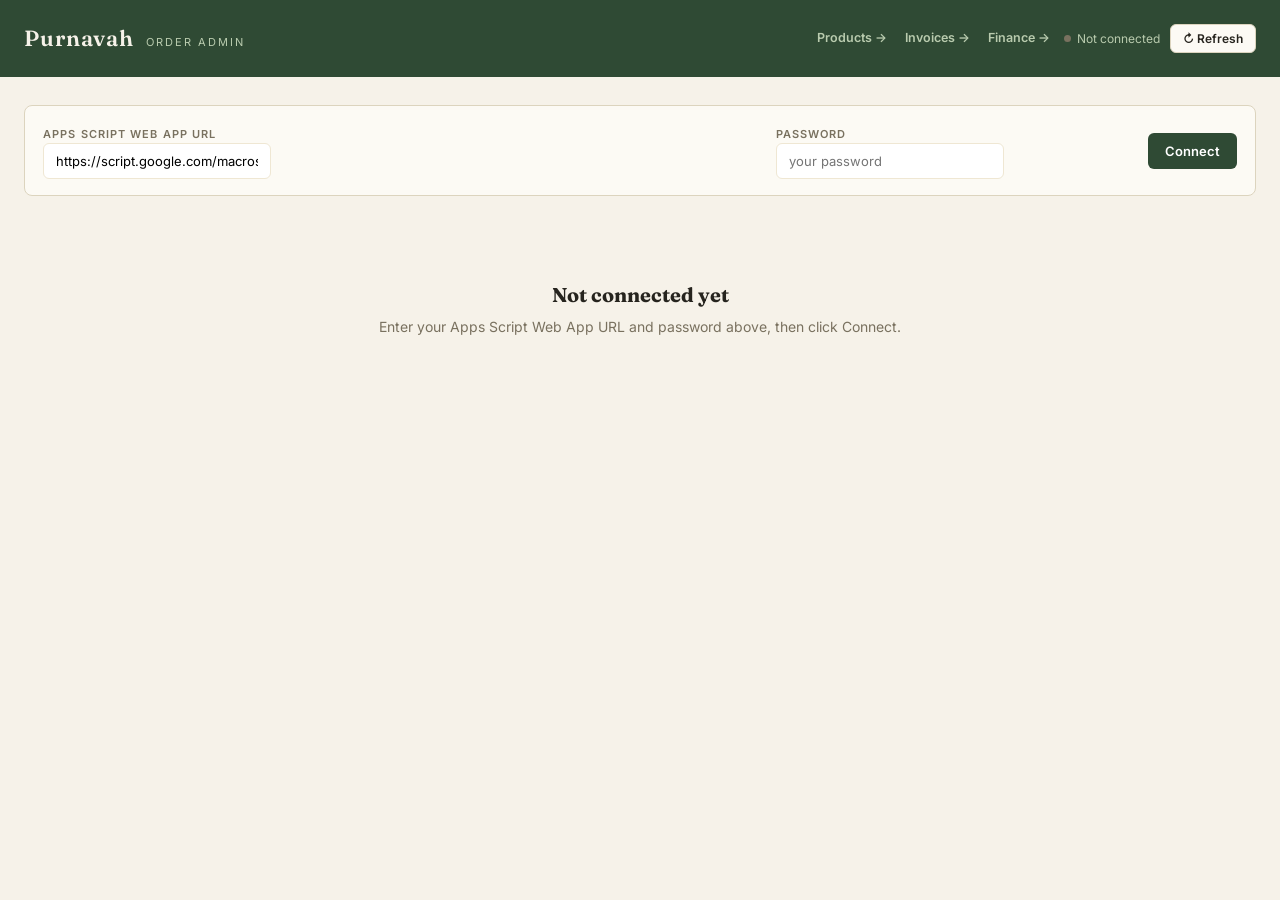
==== admin.html @ b820838d "new UI and New 3 hub division" ====
<!DOCTYPE html>
<html lang="en">
<head>
<meta charset="UTF-8">
<meta name="viewport" content="width=device-width, initial-scale=1.0">
<title>Purnavah — Order Admin</title>
<link href="https://fonts.googleapis.com/css2?family=Fraunces:ital,opsz,wght@0,9..144,400;0,9..144,500;0,9..144,600;0,9..144,700;1,9..144,500&family=Inter:wght@400;500;600;700&display=swap" rel="stylesheet">
<style>
*,*::before,*::after{box-sizing:border-box;margin:0;padding:0}
:root{
  --ink:#26241E;
  --moss:#2F4A34;
  --moss-mid:#41613F;
  --moss-lt:#E7EEE1;
  --earth:#B9812E;
  --cream:#F6F2E9;
  --parchment:#EFE7D3;
  --rule:#DCD4BE;
  --stone:#79715F;
  --white:#FCFAF4;
  --red:#B14A3B;
  --red-lt:#F7E9E5;
  --amber:#8F631F;
  --amber-lt:#F6ECD8;
  --wa:#25D366;
}
html{scroll-behavior:smooth}
body{background:var(--cream);font-family:'Inter',sans-serif;color:var(--ink);font-size:14px;line-height:1.5;-webkit-font-smoothing:antialiased}

/* ── LAYOUT ── */
.app{max-width:1400px;margin:0 auto;padding:0 24px 80px}
.topbar{background:var(--moss);color:var(--cream);padding:22px 24px;margin-bottom:28px}
.topbar-inner{max-width:1400px;margin:0 auto;display:flex;align-items:center;justify-content:space-between;flex-wrap:wrap;gap:16px}
.brand{display:flex;align-items:baseline;gap:12px}
.brand-name{font-family:'Fraunces',serif;font-size:22px;font-weight:600;letter-spacing:.04em}
.brand-tag{font-size:11px;letter-spacing:.18em;text-transform:uppercase;color:#B9CBAE}
.topbar-actions{display:flex;gap:10px;align-items:center}
.conn-dot{width:7px;height:7px;border-radius:50%;background:var(--stone);display:inline-block;margin-right:6px}
.conn-dot.ok{background:var(--wa)}
.conn-dot.err{background:var(--red)}
.conn-status{font-size:12px;color:#B9CBAE;display:flex;align-items:center}
.nav-link{color:#B9CBAE;font-size:12.5px;font-weight:600;text-decoration:none;padding:6px 4px}
.nav-link:hover{color:var(--cream)}

/* ── KEY SETUP BAR ── */
.setup-bar{background:var(--white);border:1px solid var(--rule);border-radius:8px;padding:16px 18px;margin-bottom:24px;display:flex;gap:12px;align-items:center;flex-wrap:wrap}
.setup-bar input[type=text],.setup-bar input[type=password]{flex:1;min-width:220px;padding:9px 12px;border:1.5px solid var(--parchment);border-radius:6px;font-size:13px;font-family:'Inter',sans-serif}
.setup-bar label{font-size:11px;font-weight:600;letter-spacing:.1em;text-transform:uppercase;color:var(--stone)}

/* ── BUTTONS ── */
.btn{font-family:'Inter',sans-serif;font-size:13px;font-weight:600;padding:9px 16px;border-radius:6px;border:1.5px solid transparent;cursor:pointer;transition:all .12s;display:inline-flex;align-items:center;gap:6px;white-space:nowrap}
.btn-primary{background:var(--moss);color:#fff}
.btn-primary:hover{background:#2d4020}
.btn-secondary{background:var(--white);color:var(--ink);border-color:var(--rule)}
.btn-secondary:hover{border-color:var(--moss);color:var(--moss)}
.btn-wa{background:var(--wa);color:#fff}
.btn-wa:hover{background:#1ebe5d}
.btn-danger{background:var(--white);color:var(--red);border-color:var(--red)}
.btn-danger:hover{background:var(--red-lt)}
.btn-ghost{background:transparent;color:var(--stone);border-color:transparent;padding:6px 10px}
.btn-ghost:hover{color:var(--ink);background:var(--parchment)}
.btn:disabled{opacity:.5;cursor:not-allowed}
.btn-sm{font-size:12px;padding:6px 12px}

/* ── STATUS COUNT BAR ── */
.status-count-bar{display:flex;gap:8px;flex-wrap:wrap;margin-bottom:14px;align-items:center}
.status-count-chip{display:flex;align-items:center;gap:6px;padding:8px 14px;border-radius:20px;
  border:1.5px solid transparent;cursor:pointer;font-size:12.5px;font-weight:600;
  transition:all .12s;white-space:nowrap}
.status-count-chip.active{box-shadow:0 0 0 2px var(--ink)}
.status-count-chip .chip-num{font-family:'Fraunces',serif;font-size:16px;font-weight:600}
.status-count-chip.dup-chip{background:var(--amber-lt);color:var(--amber);border-color:var(--amber)}
.search-row{margin-bottom:18px}
.revenue-bar{display:flex;align-items:center;gap:8px;margin-bottom:16px;font-size:13px;color:var(--stone)}
.rev-num{font-family:'Fraunces',serif;font-size:20px;font-weight:600;color:var(--moss)}
.search-input{flex:1;min-width:200px;padding:9px 14px;border:1.5px solid var(--parchment);border-radius:20px;font-size:13px;font-family:'Inter',sans-serif;background:var(--white)}
.search-input:focus{outline:none;border-color:var(--moss)}

/* ── ORDER CARDS ── */
.order-list{display:flex;flex-direction:column;gap:14px}
.order-card{background:var(--white);border:1px solid var(--rule);border-radius:10px;overflow:hidden;transition:box-shadow .15s}
.order-card.dup-flag{border-color:var(--amber);box-shadow:0 0 0 1px var(--amber)}
.order-head{display:flex;align-items:center;justify-content:space-between;padding:16px 20px;cursor:pointer;gap:16px;flex-wrap:wrap}
.order-head:hover{background:#FEFDFB}
.order-id-block{display:flex;align-items:center;gap:14px;min-width:0}
.order-customer{font-family:'Fraunces',serif;font-size:17px;font-weight:600;color:var(--ink)}
.order-meta{font-size:12px;color:var(--stone);margin-top:2px}
.order-flags{display:flex;gap:6px;flex-wrap:wrap;margin-top:6px}
.flag{font-size:10.5px;font-weight:700;letter-spacing:.05em;text-transform:uppercase;padding:3px 8px;border-radius:4px}
.flag-dup{background:var(--amber-lt);color:var(--amber)}
.flag-coupon{background:var(--moss-lt);color:var(--moss)}
.order-right{display:flex;align-items:center;gap:18px}
.order-total-block{text-align:right}
.order-total{font-family:'Fraunces',serif;font-size:19px;font-weight:600;color:var(--moss)}
.order-total-orig{font-size:11.5px;color:var(--stone);text-decoration:line-through}
.chevron{font-size:18px;color:var(--stone);transition:transform .2s}
.order-card.expanded .chevron{transform:rotate(180deg)}

.order-body{max-height:0;overflow:hidden;transition:max-height .25s ease}
.order-card.expanded .order-body{max-height:3000px}
.order-body-inner{padding:0 20px 20px;border-top:1px solid var(--parchment)}

.body-grid{display:grid;grid-template-columns:1.15fr 1fr;gap:24px;margin-top:16px}
.body-grid>div{min-width:0}
@media(max-width:800px){.body-grid{grid-template-columns:1fr}}

/* Table gets its own scroll container — items-table's fixed-width qty/disc
   inputs give it a min-content width wider than a phone screen. Without this,
   the grid item's default min-width:auto lets that width blow out the whole
   .body-grid column (pushing the side panel's totals off-screen too), and
   order-card's overflow:hidden then clips the table with no way to scroll to
   the hidden columns. */
.table-scroll{overflow-x:auto;-webkit-overflow-scrolling:touch}
.items-table{width:100%;border-collapse:collapse;font-size:13px}
.items-table th{text-align:left;font-size:10.5px;font-weight:700;letter-spacing:.08em;text-transform:uppercase;color:var(--stone);padding:6px 6px;border-bottom:1.5px solid var(--rule)}
.items-table td{padding:6px;border-bottom:1px solid var(--parchment);vertical-align:middle}
.items-table td.num{text-align:right;font-variant-numeric:tabular-nums}
.item-name-oos{text-decoration:line-through;color:var(--stone)}
.qty-input{width:42px;padding:4px;border:1.5px solid var(--parchment);border-radius:5px;text-align:center;font-size:13px;font-family:'Inter',sans-serif}
.disc-input{width:60px;padding:4px;border:1.5px solid var(--parchment);border-radius:5px;text-align:center;font-size:13px;font-family:'Inter',sans-serif}
.mrp-input{width:70px;padding:4px;border:1.5px solid var(--parchment);border-radius:5px;text-align:center;font-size:13px;font-family:'Inter',sans-serif}
.oos-btn{font-size:11px;color:var(--red);background:none;border:1px solid var(--red);border-radius:4px;padding:3px 6px;cursor:pointer;white-space:nowrap}
.oos-btn.active{background:var(--red);color:#fff}
.oos-btn:hover{background:var(--red-lt)}
.oos-btn.active:hover{background:var(--red)}
.del-item-btn{background:none;border:none;color:var(--stone);cursor:pointer;font-size:14px;padding:2px 5px;border-radius:4px}
.del-item-btn:hover{color:var(--red);background:var(--red-lt)}

.side-panel{display:flex;flex-direction:column;gap:12px}
.panel-section{background:var(--parchment);border-radius:8px;padding:12px 14px}
.panel-label{font-size:10.5px;font-weight:700;letter-spacing:.1em;text-transform:uppercase;color:var(--stone);margin-bottom:8px}
.field-row{display:flex;gap:8px;align-items:center;margin-bottom:8px}
.field-row:last-child{margin-bottom:0}
.field-row label{font-size:12.5px;color:var(--stone);min-width:76px}
.field-row input,.field-row select{flex:1;padding:6px 8px;border:1.5px solid var(--rule);border-radius:5px;font-size:13px;font-family:'Inter',sans-serif;background:#fff}
.field-row > div{flex:1;font-size:13px;color:var(--ink)}
.totals-box{background:#fff;border:1px solid var(--rule);border-radius:6px;padding:10px 12px;font-size:13px}
.totals-row{display:flex;justify-content:space-between;padding:4px 0}
.totals-row.final{font-weight:700;font-size:15px;color:var(--moss);border-top:1px solid var(--parchment);margin-top:6px;padding-top:8px}
.contact-line{font-size:13px;color:var(--ink);line-height:1.7}
.contact-line strong{color:var(--stone);font-weight:600}
.notes-box{font-size:12.5px;color:var(--stone);font-style:italic;background:#fff;border-radius:6px;padding:10px 12px;border:1px solid var(--rule)}

.action-row{display:flex;gap:8px;flex-wrap:wrap;margin-top:14px}

.empty-state{text-align:center;padding:60px 20px;color:var(--stone)}
.empty-state h3{font-family:'Fraunces',serif;font-size:20px;color:var(--ink);margin-bottom:6px}

.toast{position:fixed;bottom:24px;right:24px;background:var(--ink);color:var(--cream);padding:14px 20px;border-radius:8px;font-size:13px;font-weight:500;box-shadow:0 8px 24px rgba(0,0,0,.2);z-index:100;opacity:0;transform:translateY(10px);transition:all .25s;pointer-events:none}
.toast.show{opacity:1;transform:translateY(0)}
.toast.error{background:var(--red)}

.spinner{width:14px;height:14px;border:2px solid rgba(255,255,255,.3);border-top-color:#fff;border-radius:50%;animation:spin .7s linear infinite;display:inline-block}
@keyframes spin{to{transform:rotate(360deg)}}

/* ── STATUS / LIFECYCLE ADDITIONS ── */
.status-pill{display:inline-flex;align-items:center;border-radius:99px;padding:3px 10px;font-size:11px;font-weight:700;letter-spacing:.04em}
.action-btn-group{display:flex;gap:6px;flex-wrap:wrap;margin-top:10px}
.disc-cell{font-size:11px;line-height:1.6;text-align:right}
.disc-orig{color:var(--stone)}
.disc-saved{color:var(--red)}
.disc-net{font-weight:600;color:var(--ink)}
.shipping-section,.payment-section{background:var(--parchment);border-radius:8px;padding:14px 16px;margin-top:14px}
.section-mini-label{font-size:10px;font-weight:700;letter-spacing:.12em;text-transform:uppercase;color:var(--stone);margin-bottom:10px}
.locked-note{font-size:11px;color:var(--stone);font-style:italic;margin-top:6px}
.dirty-banner{display:flex;justify-content:space-between;align-items:center;gap:12px;flex-wrap:wrap;background:var(--amber-lt);border:1px solid var(--amber);color:var(--amber);border-radius:8px;padding:10px 14px;margin-top:14px;font-size:13px;font-weight:600}
.field-hint{font-size:11px;color:var(--stone)}
.add-item-toggle{margin-bottom:12px}
.add-item-form{display:flex;gap:8px;align-items:center;flex-wrap:wrap;margin-top:10px;padding:12px;background:var(--moss-lt);border-radius:8px}
.add-item-form input{padding:7px 10px;border:1.5px solid var(--rule);border-radius:5px;font-size:13px;font-family:'Inter',sans-serif;background:#fff}
.add-item-form input[type=text]{flex:2;min-width:180px}
.add-item-form input[type=number]{width:70px}

/* ── CONFIRM MODAL (Phase 4) ── */
.modal-overlay{display:none;position:fixed;inset:0;background:rgba(28,27,23,.5);z-index:200;align-items:center;justify-content:center;padding:20px}
.modal-box{background:var(--white);border-radius:10px;max-width:560px;width:100%;max-height:85vh;overflow-y:auto;padding:22px 24px}
.modal-box h3{font-family:'Fraunces',serif;font-size:18px;font-weight:600;margin-bottom:14px}
.modal-box .totals-row{display:flex;justify-content:space-between;padding:5px 0}
.modal-box .totals-row.final{font-weight:700;font-size:14px;color:var(--moss);border-top:1px solid var(--parchment);margin-top:6px;padding-top:8px}
.modal-actions{display:flex;justify-content:flex-end;gap:8px;margin-top:16px}
.comms-choice-row{display:flex;gap:8px;flex-wrap:wrap;margin:12px 0}
.comms-choice{padding:7px 14px;border-radius:20px;border:1.5px solid var(--rule);background:var(--white);font-size:12.5px;font-weight:600;color:var(--stone);cursor:pointer}
.comms-choice.active{border-color:var(--moss);color:var(--moss);background:var(--moss-lt)}
.confirm-preview-row{display:flex;justify-content:space-between;padding:4px 0;font-size:13px}
</style>
</head>
<body>

<div class="topbar">
  <div class="topbar-inner">
    <div class="brand">
      <div class="brand-name">Purnavah</div>
      <div class="brand-tag">Order Admin</div>
    </div>
    <div class="topbar-actions">
      <a class="nav-link" href="products.html">Products →</a>
      <a class="nav-link" href="invoices.html">Invoices →</a>
      <a class="nav-link" href="finance.html">Finance →</a>
      <!-- Multi-admin workflow (DEV-only) — shown only once whoAmI resolves
           to Super Admin (see renderIdentityBar()). Exclusive to that role,
           not even a locked-down view for anyone else (§13). -->
      <a class="nav-link" href="orderAssignment.html" id="superAdminNavLink" style="display:none">Super Admin →</a>
      <span class="conn-status"><span class="conn-dot" id="connDot"></span><span id="connText">Not connected</span></span>
      <button class="btn btn-secondary btn-sm" onclick="loadOrders()">↻ Refresh</button>
    </div>
  </div>
</div>

<div class="app">

  <div class="setup-bar" id="setupBar">
    <div style="flex:2;min-width:260px">
      <label>Apps Script Web App URL</label><br>
      <input type="text" id="webhookUrl" placeholder="https://script.google.com/macros/s/XXXX/exec" value="https://script.google.com/macros/s/AKfycbxCdUCpYoqY3Mg-UuGWuJswnbXsCTVIqaB891_ncDiBDrJvvPniOWnOVzAManjuhkE6/exec" onkeydown="if(event.key==='Enter'){event.preventDefault();document.getElementById('connectBtn').click();}">
    </div>
    <div style="flex:1;min-width:180px">
      <label>Password</label><br>
      <input type="password" id="adminKey" placeholder="your password" value="" onkeydown="if(event.key==='Enter'){event.preventDefault();document.getElementById('connectBtn').click();}">
    </div>
    <button class="btn btn-primary" onclick="loadOrders()" id="connectBtn">Connect</button>
  </div>

  <!-- Multi-admin workflow (DEV-only) — hidden unless DEV_MODE; shows "Logged
       in as X (Role)" once whoAmI resolves at connect time. Read-only — real
       identity now comes from the password, not a self-picked dropdown (that
       old dropdown/"Assigned to" filter model is superseded, see
       MULTI_ADMIN_WORKFLOW_PLAN.md §13). -->
  <div class="setup-bar" id="identityBar" style="display:none;gap:10px;align-items:center"></div>

  <div class="status-count-bar" id="statusCountBar" style="display:none">
    <!-- rendered by renderStatusBar() -->
  </div>
  <div class="revenue-bar" id="revenueBar" style="display:none">
    <span id="statRevenue" class="rev-num">₹0</span>
    <span class="rev-label">total order value</span>
    <span style="margin:0 12px;color:var(--rule)">·</span>
    <span id="statDupCount" class="rev-label"></span>
  </div>
  <div class="search-row" id="searchRow" style="display:none">
    <input class="search-input" id="searchInput" placeholder="Search name, phone, or address…" oninput="render()">
    <button class="btn btn-ghost btn-sm" style="margin-top:8px" onclick="toggleVersionHistory()">
      <span id="versionHistoryToggleLabel">Show version history</span>
    </button>
  </div>

  <div id="listContainer">
    <div class="empty-state">
      <h3>Not connected yet</h3>
      <p>Enter your Apps Script Web App URL and password above, then click Connect.</p>
    </div>
  </div>

</div>

<div class="toast" id="toast"></div>

<script src="invoice-shared.js"></script>

<div class="modal-overlay" id="confirmModalOverlay">
  <div class="modal-box">
    <h3>Confirm order</h3>
    <div id="confirmModalBody"></div>
    <div class="modal-actions" id="confirmModalActions"></div>
  </div>
</div>

<div class="modal-overlay" id="dirtyGuardOverlay">
  <div class="modal-box">
    <h3>Unsaved changes</h3>
    <p style="font-size:13.5px;color:var(--stone)">This order has changes that haven't been saved yet. What would you like to do?</p>
    <div class="modal-actions">
      <button class="btn btn-secondary btn-sm" onclick="closeDirtyGuard()">Keep editing</button>
      <button class="btn btn-danger btn-sm" onclick="dirtyGuardDiscard()">Discard changes</button>
      <button class="btn btn-primary btn-sm" onclick="dirtyGuardUpdate()">Update changes</button>
    </div>
  </div>
</div>

<script>
// DEV MODE — code-only switch, no UI toggle. Append ?dev=1 to the page URL
// (e.g. admin.html?dev=1) to point at the DEV Catalog/Orders Apps Script
// deployments instead of prod, and to activate the multi-admin workflow —
// a real per-admin password (typed into the same field prod calls "Admin
// Key") resolved server-side to an identity that scopes which orders this
// page even receives (Super Admin's own bucket here; the full cross-admin
// picture lives on the separate Super Admin page). With dev mode off, this
// page behaves exactly as it always has — same shared ADMIN_KEY, full
// unscoped visibility, no identity concept at all. See
// MULTI_ADMIN_WORKFLOW_PLAN.md §13.
const DEV_MODE = new URLSearchParams(window.location.search).get('dev') === '1';
const DEV_CATALOG_API_URL = "https://script.google.com/macros/s/AKfycbys7_tYwd4Oo5SKXvOsjCpcuI6uTzibMyhktgnUfdXUi543VqIYWlLJ1U1KDDeH5YQsEA/exec";
const DEV_ORDERS_API_URL  = "https://script.google.com/macros/s/AKfycbzg3SBM3RsYi31aa4XWX013Zc24oKYEMxkeTK5pRtGX0lQPx54AQSqZ7YE0g67J-JNU/exec";

// Live product catalog — pulled from the Catalog Google Sheet's Apps Script
// deployment (same one used by products.html / index.html). This is a
// SEPARATE deployment from the Orders webhook above; both share the same
// admin key. We hit the admin "list" endpoint (not the public "catalog"
// endpoint) so pricing for items that have since gone inactive/out-of-stock
// still resolves correctly on old orders — the public endpoint would drop
// them and break historical pricing.
const CATALOG_API_URL = DEV_MODE ? DEV_CATALOG_API_URL : "https://script.google.com/macros/s/AKfycbyMsQNtV7yy9j1668PgRiz2bTaKmwYqpupy3BmZ1nz8Pbiq_vnjALDl71Z4e8if7WW5CQ/exec";

let CATALOG = [];        // full catalog (admin list) — used for price lookups on any item ever ordered
let CATALOG_ACTIVE = []; // Active=Y && Stock>0 subset — used for the "Add item" picker

async function loadCatalog() {
  try {
    const res = await fetch(`${CATALOG_API_URL}?action=list&${authQuery()}`);
    const data = await res.json();
    if (data.status === 'ok') {
      CATALOG = data.data;
      CATALOG_ACTIVE = CATALOG.filter(p => String(p.active).trim().toUpperCase() === 'Y' && Number(p.stock) > 0);
    } else {
      console.warn('Catalog load failed', data.message);
    }
  } catch (e) {
    console.warn('Catalog load failed', e);
  }
}

// ─────────────────────────────────────────────
//  MULTI-ADMIN WORKFLOW (DEV-only) — real per-admin password auth (§13).
//  The backend now resolves the submitted password to an identity and scopes
//  every response/write to that admin's own orders server-side — this page
//  no longer picks an identity from a dropdown (superseded, see §13) or
//  filters anything client-side; it just displays whatever the backend
//  already scoped and shows who's logged in. Everything here is a no-op with
//  DEV_MODE off: CURRENT_ADMIN stays null, the identity bar stays hidden.
// ─────────────────────────────────────────────

let CURRENT_ADMIN = null; // {adminId, name, role, whatsapp, upiVpa} — resolved once at Connect via ?action=whoAmI

async function loadWhoAmI() {
  if (!DEV_MODE) return;
  try {
    const res = await fetch(`${CATALOG_API_URL}?action=whoAmI&${authQuery()}`);
    const data = await res.json();
    if (data.status === 'ok') CURRENT_ADMIN = data.admin;
    else { CURRENT_ADMIN = null; console.warn('whoAmI failed', data.message); }
  } catch (e) {
    CURRENT_ADMIN = null;
    console.warn('whoAmI failed', e);
  }
}

// Resolves the VPA to snapshot for a confirmed order / show on its invoice.
// Every order this page can even see already belongs to CURRENT_ADMIN (the
// backend only ever returns their own bucket — see doGet's "list" action) so
// this is simply their own UPI VPA, not a per-order lookup. Falls back to ''
// (meaning: buildUpiPayLink uses the company UPI_VPA) outside dev mode/
// before identity resolves.
function assignedAdminUpi(o) {
  if (!DEV_MODE || !CURRENT_ADMIN) return '';
  return CURRENT_ADMIN.upiVpa || '';
}

// Resolves d.hub for buildInvoiceHtml (PER_HUB_INVENTORY_PLAN.md) — every
// order visible on this page already belongs to CURRENT_ADMIN's own bucket
// (see doGet's "list" scoping), so unlike invoices.html/orderAssignment.html
// (which see other hubs' orders too) no separate roster fetch is needed
// here. null for a legacy order with no resolvable assignee (blank
// Assigned To) — buildInvoiceHtml falls back to the hardcoded company block.
function resolveHubInfo(o) {
  if (!DEV_MODE || !CURRENT_ADMIN || o.assignedTo !== CURRENT_ADMIN.adminId) return null;
  const a = CURRENT_ADMIN;
  return {
    name: a.hubName || a.name,
    companyName: a.companyName, address: a.companyAddress, gstin: a.gstin,
    email: a.companyEmail, website: a.companyWebsite, phone: a.companyPhone
  };
}

function renderIdentityBar() {
  const bar = document.getElementById('identityBar');
  const navLink = document.getElementById('superAdminNavLink');
  if (navLink) navLink.style.display = (DEV_MODE && CURRENT_ADMIN && CURRENT_ADMIN.role === 'Super Admin') ? '' : 'none';
  if (!bar) return;
  if (!DEV_MODE || !CURRENT_ADMIN) { bar.style.display = 'none'; return; }
  bar.style.display = 'flex';
  bar.innerHTML = `<span style="font-size:12.5px;color:var(--stone)">Logged in as <strong>${escapeHtml(CURRENT_ADMIN.name)}</strong>${CURRENT_ADMIN.role === 'Super Admin' ? ' (Super Admin)' : ''}</span>`;
}

// Resolve a catalog product for an order's item name, preferring the
// immutable Product ID captured at confirm time (o.productIdMap, from the
// sheet's "Product IDs JSON") over a waKey text match. A product's Display
// Name/Pack Size can be edited at any time in products.html, which silently
// breaks name-based matching for every order that referenced it before the
// edit — Product ID never changes, so it survives renames. Falls back to a
// plain waKey match for orders that predate Product ID capture (never
// confirmed yet, or confirmed before this column existed).
function findCatalogProduct(o, name) {
  const pid = o && o.productIdMap && o.productIdMap[name];
  if (pid) {
    const byId = CATALOG.find(c => c.productId === pid);
    if (byId) return byId;
  }
  return CATALOG.find(c => c.waKey === name);
}

function unitPrice(o, waKey) {
  const ed = getEdit(o);
  if (ed.itemPriceOverrides[waKey] !== undefined) return Number(ed.itemPriceOverrides[waKey]);
  const p = findCatalogProduct(o, waKey);
  return p ? Number(p.mrp) : null; // unknown item — flagged in UI, never silently priced as 0
}

function productId(o, waKey) {
  const p = findCatalogProduct(o, waKey);
  return p ? p.productId : null;
}

// Packing checklist (added 2026-08-11) — standalone from computeOrderTotals()/
// getEdit(), deliberately. downloadPackingChecklist() always calls this
// against a *freshly re-fetched* raw order (not the locally-cached `orders`
// entry), so the checklist a warehouse employee prints always matches what's
// actually saved on the sheet right now — never this tab's in-progress
// unsaved edits, and never a stale snapshot if another session touched the
// same order since Connect. findCatalogProduct() only needs o.productIdMap
// (a plain field on the fetched order), so it's safe to call here without
// going through getEdit()/editState at all. No pricing/MRP/discount/GST
// anywhere in the output — see buildPackingChecklistHtml (invoice-shared.js).
function computeChecklistData(o) {
  const items = [];
  let totalQty = 0, estWeight = 0;
  Object.entries(o.items || {}).forEach(([name, qty]) => {
    if (qty <= 0) return;
    items.push({ name, qty });
    totalQty += qty;
    const product = findCatalogProduct(o, name);
    if (product) estWeight += qty * (Number(product.weightKg) || 0);
  });
  return {
    orderLabel: o.gaplOrderId || (o.orderRef || '').slice(0, 8) || ('Row ' + o.rowIndex),
    customerName: o.customerName || '',
    phone: o.phone || '',
    address: o.address || '',
    pincode: o.pincode || '',
    notes: o.notes || '',
    items, totalQty,
    estWeight: Math.round(estWeight * 100) / 100
  };
}

// Re-fetches the full order list (there's no single-order GET endpoint) and
// picks out this one order by Order Ref (stable across row shifts, same
// precedent as findCatalogProduct's Product ID matching) so the checklist is
// always built from what's live on the sheet, per the "always fetch the
// latest order details" requirement — not from `orders`/`editState`, which
// can be stale or hold this tab's own unsaved edits.
async function downloadPackingChecklist(rowIndex) {
  const existing = orders.find(x => x.rowIndex === rowIndex);
  if (!existing) return;
  const url = apiUrl(), key = apiKey();
  if (!url || !key) { toast('Connect first', true); return; }

  // Open synchronously so the browser doesn't treat it as a blocked popup
  // once we start awaiting the fetch below (same pattern as generateInvoice).
  const win = window.open('', '_blank');
  if (win) win.document.write('<p style="font-family:sans-serif;padding:40px;color:#555">Loading latest order details…</p>');

  try {
    const res = await fetch(`${url}?action=list&${authQuery()}`);
    const data = await res.json();
    if (data.status !== 'ok') throw new Error(data.message || 'Could not load latest order data');
    const fresh = data.data.find(x => (existing.orderRef && x.orderRef === existing.orderRef) || x.rowIndex === rowIndex);
    if (!fresh) throw new Error('Order not found — it may have been deleted or moved');

    const html = buildPackingChecklistHtml(computeChecklistData(fresh));
    if (win) { win.document.open(); win.document.write(html); win.document.close(); }
  } catch (err) {
    toast('Could not build packing checklist: ' + err.message, true);
    if (win) win.close();
  }
}

// Pincode → State lookup, based on the first 2 digits of the postal circle.
// Source: standard India Post PIN allocation (stable since 1972).
const PINCODE_PREFIX_STATE = {
  11:"Delhi", 12:"Haryana", 13:"Haryana", 14:"Punjab", 15:"Punjab", 16:"Punjab",
  17:"Himachal Pradesh", 18:"Jammu and Kashmir", 19:"Jammu and Kashmir",
  20:"Uttar Pradesh", 21:"Uttar Pradesh", 22:"Uttar Pradesh", 23:"Uttar Pradesh",
  24:"Uttar Pradesh", 25:"Uttar Pradesh", 26:"Uttar Pradesh", 27:"Uttar Pradesh", 28:"Uttar Pradesh",
  30:"Rajasthan", 31:"Rajasthan", 32:"Rajasthan", 33:"Rajasthan", 34:"Rajasthan",
  36:"Gujarat", 37:"Gujarat", 38:"Gujarat", 39:"Gujarat",
  40:"Maharashtra", 41:"Maharashtra", 42:"Maharashtra", 43:"Maharashtra", 44:"Maharashtra",
  45:"Madhya Pradesh", 46:"Madhya Pradesh", 47:"Madhya Pradesh", 48:"Madhya Pradesh",
  49:"Chhattisgarh",
  50:"Telangana", 51:"Andhra Pradesh", 52:"Andhra Pradesh", 53:"Andhra Pradesh",
  56:"Karnataka", 57:"Karnataka", 58:"Karnataka", 59:"Karnataka",
  60:"Tamil Nadu", 61:"Tamil Nadu", 62:"Tamil Nadu", 63:"Tamil Nadu", 64:"Tamil Nadu",
  67:"Kerala", 68:"Kerala", 69:"Kerala",
  70:"West Bengal", 71:"West Bengal", 72:"West Bengal", 73:"West Bengal", 74:"West Bengal",
  75:"Odisha", 76:"Odisha", 77:"Odisha",
  78:"Assam",
  79:"North-East India", // Arunachal/Meghalaya/Manipur/Mizoram/Nagaland/Tripura share this prefix
  80:"Bihar", 81:"Bihar", 82:"Bihar", 83:"Jharkhand", 84:"Bihar", 85:"Bihar"
};

function stateFromPincode(pincode) {
  if (!pincode || pincode.length < 3) return "";
  const p3 = parseInt(pincode.substring(0,3), 10);
  const p2 = parseInt(pincode.substring(0,2), 10);
  if (p3 === 403) return "Goa"; // sits inside the 40x Maharashtra block
  return PINCODE_PREFIX_STATE[p2] || "";
}

// ── Order & invoice lifecycle config ──────────────────────────────
// 5-stage fulfillment workflow (2026-07-09) — replaces the earlier
// New/Confirmed/Packed/Shipped/Delivered/Paid model. Payment no longer gates
// fulfillment: it's tracked as a sub-state (PAYMENT_STATES) under "Invoiced",
// independent of Packed & Shipped / Delivered.
const ORDER_STATUSES = {
  New:                { color:'#1D4ED8', bg:'#DBEAFE', label:'New',               next:['Confirmed','Cancelled'] },
  Confirmed:          { color:'#166534', bg:'#DCFCE7', label:'Confirmed',         next:['Invoiced'] },
  Invoiced:           { color:'#7C3AED', bg:'#EDE9FE', label:'Invoiced',          next:['Packed & Shipped'] },
  'Packed & Shipped':  { color:'#B9812E', bg:'#EFE7D3', label:'Packed & Shipped',  next:['Delivered'] },
  Delivered:          { color:'#14532D', bg:'#F0FDF4', label:'Delivered',         next:[] },
  Cancelled:          { color:'#B14A3B', bg:'#FEE2E2', label:'Cancelled',         next:[] },
  // Legacy display only — "Update order" no longer creates versioned rows
  // marked Revised (removed per user request; it now edits in place). Kept
  // here only so any already-existing Revised row from before that change
  // still renders sensibly (locked, muted) until deleteRevisedOrderRows_()
  // cleans it up.
  Revised:            { color:'#79715F', bg:'#EFE7D3', label:'Revised (superseded)', next:[] }
};

// Payment sub-states, shown only once an order has been invoiced (o.invoiceNo set).
const PAYMENT_STATES = {
  Unpaid:           { color:'#8F631F', bg:'#F6ECD8', label:'Unpaid' },
  Paid:             { color:'#FCFAF4', bg:'#14532D', label:'Paid' },
  'Partially Paid': { color:'#8F631F', bg:'#F6ECD8', label:'Partially Paid' },
  Overdue:          { color:'#B14A3B', bg:'#FEF3C7', label:'Overdue' }
};

const STATUS_ACTION_LABELS = {
  Confirmed:          'Confirm order',
  Invoiced:           'Generate & send invoice',
  'Packed & Shipped':  'Mark packed & shipped',
  Delivered:          'Mark delivered',
  Cancelled:          'Cancel order'
};

const LOCKED_STATUSES = ['Packed & Shipped', 'Delivered', 'Cancelled', 'Revised'];

// Shipping policy — mirrors index.html's FREE_DELIVERY_THRESHOLD/DELIVERY_CHARGE.
// Free above the threshold, flat fee below it, checked against the live
// recalculated item subtotal (tax-inclusive MRP) — but admin.html additionally
// lets an admin override the computed default per order (see
// effectiveFreeShipping/the "Free Shipping Override" sheet column).
const FREE_SHIPPING_THRESHOLD = 2890;
const SHIPPING_CHARGE = 199;

// Every non-product column name on the Orders sheet (mirrors FIXED_COLS +
// ADMIN_COLS in orders_code.gs). At least one live order was found with a
// stray "Coupon Discount %" key sitting in its persisted Item Discounts
// JSON as if it were a product name, and an adminNotes entry showing it had
// been removed via the same "✕ Remove item" control used for real product
// rows — the exact code path that let that happen couldn't be pinned down,
// so this is a defensive backstop: even if `o.items`/`ed.items` ever picks
// up a non-product key again, it can never render as a fake item row here.
const NON_PRODUCT_COLUMNS = new Set([
  'Status', 'Timestamp', 'Order Ref', 'GAPL Order ID', 'Version',
  'Customer Name', 'Phone', 'Email', 'Pincode', 'State', 'Address', 'Notes',
  'Order Total',
  'Discount %', 'Discount Amount', 'Final Total',
  'Coupon Code', 'Coupon Discount %', 'Delivery Charge', 'Same Day Delivery Charge',
  'Courier', 'AWB No', 'Shipped Date', 'Expected Delivery', 'Delivered Date',
  'Admin Notes', 'Total Qty', 'Est. Weight (kg)', 'Stock Decremented',
  'Product IDs JSON', 'Item Discounts JSON', 'Item Price Overrides JSON',
  'Free Shipping Override', 'Client Order ID', 'Last Updated'
]);

// Payment sub-state — Unpaid/Paid/Partially Paid come straight from the
// sheet's Invoice Status column; Overdue is computed (>15 days unpaid/
// partially-paid since Invoice Date), same rule the old invoice-status
// lifecycle used.
function computePaymentState(o) {
  const raw = (o.invoiceStatus === 'Paid' || o.invoiceStatus === 'Partially Paid') ? o.invoiceStatus : 'Unpaid';
  if (raw !== 'Paid' && o.invoiceDate) {
    const issued = parseDate_(o.invoiceDate); // dd/MM/yyyy
    const due = new Date(issued.getTime() + 15 * 24 * 60 * 60 * 1000);
    if (new Date() > due) return 'Overdue';
  }
  return raw;
}

function parseDate_(str) {
  if (!str) return new Date();
  const [d, m, y] = str.split('/');
  return new Date(+y, +m - 1, +d);
}

// Parses the Orders sheet's "dd/MM/yyyy" or "dd/MM/yyyy HH:mm:ss" strings
// (Timestamp/Last Updated) into a real Date for sort comparisons.
function parseTimestamp_(str) {
  if (!str) return null;
  const m = String(str).trim().match(/^(\d{1,2})\/(\d{1,2})\/(\d{4})(?:\s+(\d{1,2}):(\d{2}):(\d{2}))?$/);
  if (!m) return null;
  const [, d, mo, y, h, mi, s] = m;
  return new Date(+y, +mo - 1, +d, +(h || 0), +(mi || 0), +(s || 0));
}

// Sort key for the order list (Issue: order by creation/update date desc) —
// "Last Updated" is only stamped once an admin action touches the row, so a
// never-touched order falls back to its creation Timestamp.
function orderSortKey(o) {
  const t = parseTimestamp_(o.lastUpdated) || parseTimestamp_(o.timestamp);
  return t ? t.getTime() : 0;
}

function todayDDMMYYYY() {
  const d = new Date();
  const pad = n => String(n).padStart(2, '0');
  return `${pad(d.getDate())}/${pad(d.getMonth() + 1)}/${d.getFullYear()}`;
}

function todayIso() {
  return new Date().toISOString().slice(0, 10);
}

function isoToDDMMYYYY(iso) {
  if (!iso) return '';
  const [y, m, d] = iso.split('-');
  return `${d}/${m}/${y}`;
}

function ddmmyyyyToIso(str) {
  if (!str) return '';
  const [d, m, y] = str.split('/');
  if (!d || !m || !y) return '';
  return `${y}-${m.padStart(2,'0')}-${d.padStart(2,'0')}`;
}

function getStatusCfg(o) {
  const ed = getEdit(o);
  const status = ed.status || o.status || 'New';
  const orderCfg = ORDER_STATUSES[status] || ORDER_STATUSES.New;
  // Payment sub-state only means anything once an invoice exists.
  const payStatus = o.invoiceNo ? computePaymentState(o) : '';
  const payCfg = payStatus ? PAYMENT_STATES[payStatus] : null;
  return { status, orderCfg, payStatus, payCfg };
}

let orders = [];
let currentFilter = 'New';
let expandedRow = null;
let editState = {}; // rowIndex -> edit state (see getEdit)
let savedState = {}; // rowIndex -> JSON snapshot of editState at last successful save (see isDirty)
let showVersionHistory = false; // Issue 5/E — default view collapses to latest Version per Order Ref

function toggleVersionHistory() {
  showVersionHistory = !showVersionHistory;
  const label = document.getElementById('versionHistoryToggleLabel');
  if (label) label.textContent = showVersionHistory ? 'Hide version history' : 'Show version history';
  render();
}

function toast(msg, isError) {
  const t = document.getElementById('toast');
  t.textContent = msg;
  t.className = 'toast show' + (isError ? ' error' : '');
  setTimeout(() => t.className = 'toast', 2600);
}

function apiUrl() {
  return document.getElementById('webhookUrl').value.trim();
}
function apiKey() {
  return document.getElementById('adminKey').value.trim();
}
// Prod talks to catalog_code.gs/orders_code.gs, which still check a shared
// "key" — DEV talks to the *.dev.gs rewrite, which resolves a per-admin
// "password" instead (§13). Same input field either way; only the wire
// field name sent to the backend differs, based on DEV_MODE.
function authParam() {
  return DEV_MODE ? { password: apiKey() } : { key: apiKey() };
}
function authQuery() {
  return (DEV_MODE ? 'password=' : 'key=') + encodeURIComponent(apiKey());
}

// Public entry point (Connect / ↻ Refresh buttons) — guarded, since the real
// body below unconditionally wipes editState, which would otherwise silently
// discard an in-progress, unsaved edit on whichever order is expanded.
async function loadOrders() {
  if (expandedRow !== null && requestLeave(expandedRow, () => loadOrdersConfirmed())) return;
  await loadOrdersConfirmed();
}

async function loadOrdersConfirmed() {
  const url = apiUrl(), key = apiKey();
  if (!url || !key) { toast('Enter both URL and password', true); return; }

  document.getElementById('connectBtn').innerHTML = '<span class="spinner"></span> Connecting';
  document.getElementById('connectBtn').disabled = true;
  document.getElementById('connDot').className = 'conn-dot';
  document.getElementById('connText').textContent = 'Connecting…';

  try {
    const [ordersRes] = await Promise.all([
      fetch(`${url}?action=list&${authQuery()}`),
      loadCatalog(),
      loadWhoAmI()
    ]);
    const data = await ordersRes.json();
    if (data.status !== 'ok') throw new Error(data.message || 'Unknown error');

    orders = data.data.map(o => {
      const fromSheet = !!(o.state && o.state.trim() && o.state.trim() !== '0');
      return {
        ...o,
        _dup: false,
        state: fromSheet ? o.state.trim() : stateFromPincode(o.pincode),
        _stateDerived: !fromSheet
      };
    });
    // Most-recently touched order first — falls back to creation Timestamp
    // for a row "Last Updated" has never stamped (nothing admin-side has
    // touched it since this column shipped).
    orders.sort((a, b) => orderSortKey(b) - orderSortKey(a));
    flagDuplicates();
    editState = {};

    document.getElementById('connDot').className = 'conn-dot ok';
    document.getElementById('connText').textContent = `Connected · ${orders.length} orders`;
    document.getElementById('statusCountBar').style.display = 'flex';
    document.getElementById('revenueBar').style.display = 'flex';
    document.getElementById('searchRow').style.display = 'block';
    if (CATALOG.length === 0) toast('Orders loaded, but catalog failed to load — pricing may show "no price set"', true);
    else toast('Orders loaded');
    renderIdentityBar();
    render();
    jumpToDeepLinkOrder();
  } catch (err) {
    document.getElementById('connDot').className = 'conn-dot err';
    document.getElementById('connText').textContent = 'Connection failed';
    toast('Failed to load: ' + err.message + ' — check the URL is deployed and the password matches.', true);
    document.getElementById('listContainer').innerHTML = `
      <div class="empty-state">
        <h3>Couldn't connect</h3>
        <p>${err.message}</p>
        <p style="margin-top:10px;font-size:12px">Make sure: (1) the Apps Script is deployed as a Web App with "Anyone" access, (2) the password matches what's in the Admins tab, (3) the deployment URL is the latest version.</p>
      </div>`;
  } finally {
    document.getElementById('connectBtn').innerHTML = 'Connect';
    document.getElementById('connectBtn').disabled = false;
  }
}

// Same customer + same day dedup, based on phone number (strongest signal).
// Excludes rows that only share the same Order Ref (Issue E) — those are
// version-history snapshots of one order, not separate duplicate orders.
function flagDuplicates() {
  const byPhoneDay = {};
  orders.forEach(o => {
    const day = (o.timestamp || '').split(' ')[0]; // dd/MM/yyyy part
    const k = o.phone + '|' + day;
    if (!byPhoneDay[k]) byPhoneDay[k] = [];
    byPhoneDay[k].push(o);
  });
  Object.values(byPhoneDay).forEach(group => {
    if (group.length <= 1) return;
    const distinctRefs = new Set(group.map(o => o.orderRef || ('__row_' + o.rowIndex)));
    if (distinctRefs.size > 1) group.forEach(o => o._dup = true);
  });
}

// Version-history rows share an Order Ref (Issue 5/E) — collapse down to
// just the highest-Version row per Order Ref for the default list view.
// Rows without an Order Ref (legacy, pre-dating the feature) are never
// grouped with anything else.
function latestVersionsOnly(list) {
  const byRef = {};
  list.forEach(o => {
    const key = o.orderRef || ('__row_' + o.rowIndex);
    if (!byRef[key] || (o.version || 1) > (byRef[key].version || 1)) byRef[key] = o;
  });
  return Object.values(byRef);
}

function setFilter(f) {
  currentFilter = f;
  render();
}

// Multi-admin workflow (DEV-only). Assignment/reassignment (the "Assign
// to…" control + its WhatsApp notification) has moved entirely to the new
// dedicated Super Admin page (§13) — this page is per-admin-scoped now, so
// there's nothing left to assign from here, not even for Super Admin (they
// use the new page for that, and this page only for their own bucket).

// Dirty-check (unsaved-changes) tracking — a JSON snapshot of just the
// fields that "Update order" actually persists (item qty/discounts/price
// overrides/OOS/deleted, the blended discount %, shipping fields, and the
// free-shipping override). Fields that save immediately elsewhere (Status
// via changeStatus, item adds via confirmAddItem) or that are pure UI state
// (showAddItem) are deliberately excluded — they're never "unsaved."
// Returns a plain object (not pre-stringified) so a caller that only just
// persisted ONE field (changeStatus's Shipped Date, below) can patch that
// single key on the saved baseline instead of having to resync the whole
// snapshot — which would wrongly clear the dirty flag on other fields that
// are still only sitting in the edit buffer, unsaved.
function editSnapshot(ed) {
  return {
    items: { ...ed.items },
    itemDiscounts: { ...ed.itemDiscounts },
    itemPriceOverrides: { ...ed.itemPriceOverrides },
    oos: Array.from(ed.oos).sort(),
    deleted: Array.from(ed.deleted).sort(),
    discountPct: ed.discountPct,
    courier: ed.courier, awbNo: ed.awbNo,
    shippedDate: ed.shippedDate, expectedDelivery: ed.expectedDelivery,
    freeShippingOverride: ed.freeShippingOverride || ''
  };
}

function isDirty(o) {
  const ed = getEdit(o);
  const saved = savedState[o.rowIndex];
  return saved !== undefined && JSON.stringify(editSnapshot(ed)) !== JSON.stringify(saved);
}

// Call after any successful save that persists every ed-tracked field at once
// (Update order, Generate invoice) so isDirty() stops flagging what's now
// actually saved. A save that only persists one field (changeStatus's
// Shipped Date) patches savedState directly instead — see there.
function syncSavedState(o) {
  savedState[o.rowIndex] = editSnapshot(getEdit(o));
}

// "Discard changes" — drop the whole edit buffer so the next getEdit() call
// re-seeds fresh from the last-loaded order data (which is exactly what a
// discard should show).
function discardChanges(rowIndex) {
  delete editState[rowIndex];
  delete savedState[rowIndex];
  render();
  reExpand(rowIndex);
}

function getEdit(o) {
  if (!editState[o.rowIndex]) {
    // Seed per-item discounts from what's actually persisted per line (Issue 1
    // Phase 1) — falls back to the order-level aggregate only for legacy rows
    // saved before Item Discounts JSON existed.
    // A self-applied coupon (o.couponDiscountPct) is used as the default
    // discount when nothing's been persisted yet — admin.html's Discount %
    // field still overrides it same as any manual discount, this just means
    // the customer's coupon doesn't need to be manually re-typed by hand.
    // o.discountPct is null when never explicitly saved, vs. a real number
    // (including 0) once an admin has saved it — a `||` chain would treat an
    // explicit "0%" override the same as "never set" and silently reinstate
    // the coupon discount on the next reload, which is exactly the bug this
    // distinguishes against (Issue 9).
    const defaultPct = (o.discountPct !== null && o.discountPct !== undefined) ? o.discountPct : (o.couponDiscountPct || 0);
    const itemDiscounts = {};
    Object.keys(o.items).forEach(name => {
      const persisted = o.itemDiscounts ? o.itemDiscounts[name] : undefined;
      itemDiscounts[name] = persisted !== undefined ? persisted : defaultPct;
    });
    editState[o.rowIndex] = {
      discountPct: defaultPct,
      items: { ...o.items },
      itemDiscounts,
      // Per-order price override (e.g. giving one item free) — unlike
      // itemDiscounts, there's no default to fall back to here: a missing
      // key just means "use the catalog MRP," so this only ever holds
      // explicitly-persisted or explicitly-typed overrides.
      itemPriceOverrides: { ...(o.itemPriceOverrides || {}) },
      oos: new Set(),
      deleted: new Set(),
      status: o.status || 'New',
      courier: o.courier || '',
      awbNo: o.awbNo || '',
      shippedDate: o.shippedDate || '',
      expectedDelivery: o.expectedDelivery || '',
      adminNotes: o.adminNotes || '',
      // "Y"/"N" if the admin has ever explicitly set this order's shipping
      // one way or the other (persisted) — blank means "no override yet,"
      // in which case effectiveFreeShipping() computes it live from the
      // current subtotal instead.
      freeShippingOverride: (o.freeShippingOverride === 'Y' || o.freeShippingOverride === 'N') ? o.freeShippingOverride : '',
      showAddItem: false
    };
    savedState[o.rowIndex] = editSnapshot(editState[o.rowIndex]);
  }
  return editState[o.rowIndex];
}

function render() {
  const container = document.getElementById('listContainer');
  const search = document.getElementById('searchInput')?.value.toLowerCase() || '';

  // Default view groups version-history rows down to one card per Order Ref
  // (Issue 5/E) — "Show history" reveals every version as its own card.
  const base = showVersionHistory ? orders : latestVersionsOnly(orders);

  let filtered = base.filter(o => {
    if (currentFilter === 'dup' && !o._dup) return false;
    if (currentFilter !== 'all' && currentFilter !== 'dup' && (o.status || 'New') !== currentFilter) return false;
    if (search) {
      const hay = (o.customerName + ' ' + o.phone + ' ' + o.address).toLowerCase();
      if (!hay.includes(search)) return false;
    }
    // Multi-admin workflow (DEV-only) — visibility is now enforced entirely
    // server-side (§13): the backend's "list" action only ever returns
    // orders belonging to whoever's password authenticated, so there's
    // nothing left to filter client-side here.
    return true;
  });

  renderStatusBar();

  if (filtered.length === 0) {
    container.innerHTML = `<div class="empty-state"><h3>No orders match</h3><p>Try a different filter or search term.</p></div>`;
    return;
  }

  container.innerHTML = `<div class="order-list">${filtered.map(renderCard).join('')}</div>`;
}

function renderStatusBar() {
  const bar = document.getElementById('statusCountBar');
  const revBar = document.getElementById('revenueBar');
  if (!bar) return;

  // Stats always reflect one row per order (latest version) regardless of
  // the history toggle — old versions aren't separate live orders, so they
  // shouldn't double-count status/revenue.
  const latest = latestVersionsOnly(orders);

  // "Revised" never legitimately appears on a latest-version row (it's set
  // only on rows a newer version has superseded), so it's excluded from the
  // filter chips here — showing a permanent "0 Revised" chip would just be
  // noise. It's still a valid ORDER_STATUSES entry for card color/label
  // when a Revised row is shown via "Show version history".
  const counts = {};
  Object.keys(ORDER_STATUSES).filter(s => s !== 'Revised').forEach(s => counts[s] = 0);
  latest.forEach(o => { const s = o.status || 'New'; if (counts[s] !== undefined) counts[s]++; });
  const dupCount = latest.filter(o => o._dup).length;
  // Cancelled orders never happened commercially — excluded from the total
  // order value shown here (Revised is defensive; latestVersionsOnly()
  // should never surface one, but it's not real order value either).
  const revenue = latest
    .filter(o => o.status !== 'Cancelled' && o.status !== 'Revised')
    .reduce((s, o) => s + amountDue(o), 0);

  bar.innerHTML = Object.entries(counts).map(([status, count]) => {
    const cfg = ORDER_STATUSES[status];
    const isActive = currentFilter === status;
    return `<div class="status-count-chip ${isActive ? 'active' : ''}"
      style="background:${cfg.bg};color:${cfg.color};border-color:${isActive ? cfg.color : 'transparent'}"
      onclick="setFilter('${status}')">
      <span class="chip-num">${count}</span>
      <span>${cfg.label}</span>
    </div>`;
  }).join('') +
  `<div class="status-count-chip ${currentFilter === 'all' ? 'active' : ''}"
     style="background:var(--parchment);color:var(--stone);border-color:var(--rule)"
     onclick="setFilter('all')">
     <span class="chip-num">${latest.length}</span><span>All</span></div>` +
  (dupCount > 0 ? `<div class="status-count-chip dup-chip ${currentFilter === 'dup' ? 'active' : ''}"
     onclick="setFilter('dup')">
     <span class="chip-num">⚠ ${dupCount}</span><span>Duplicates</span></div>` : '');

  document.getElementById('statRevenue').textContent = '₹' + revenue.toLocaleString('en-IN');
  document.getElementById('statDupCount').textContent = dupCount > 0 ? `${dupCount} possible duplicate${dupCount > 1 ? 's' : ''}` : '';
}

function renderCard(o) {
  const isExpanded = expandedRow === o.rowIndex;
  const itemCount = Object.keys(o.items).length;
  const { orderCfg, payCfg } = getStatusCfg(o);

  return `
  <div class="order-card ${o._dup ? 'dup-flag' : ''} ${isExpanded ? 'expanded' : ''}" id="card-${o.rowIndex}">
    <div class="order-head" onclick="toggleCard(${o.rowIndex})">
      <div class="order-id-block">
        <div>
          <div class="order-customer">${escapeHtml(o.customerName || '(no name)')}</div>
          <div class="order-meta">${o.phone} · ${o.timestamp} · ${itemCount} item${itemCount !== 1 ? 's' : ''}${o.version > 1 ? ` · v${o.version}` : ''}</div>
          <div class="order-flags">
            ${o._dup ? '<span class="flag flag-dup">⚠ Possible duplicate</span>' : ''}
            ${o.couponCode ? `<span class="flag flag-coupon">🏷 ${escapeHtml(o.couponCode)} (${o.couponDiscountPct}%)</span>` : ''}
            <span class="status-pill" style="background:${orderCfg.bg};color:${orderCfg.color}">${orderCfg.label}</span>
            ${payCfg ? `<span class="status-pill" style="background:${payCfg.bg};color:${payCfg.color}">${payCfg.label}</span>` : ''}
          </div>
        </div>
      </div>
      <div class="order-right">
        <div class="order-total-block">
          <div class="order-total">₹${amountDue(o).toLocaleString('en-IN')}</div>
          ${o.orderTotal && Math.round(amountDue(o)) !== Math.round(o.orderTotal) ? `<div class="order-total-orig">₹${o.orderTotal.toLocaleString('en-IN')}</div>` : ''}
        </div>
        <div class="chevron">⌄</div>
      </div>
    </div>
    <div class="order-body">
      <div class="order-body-inner">
        ${renderBody(o)}
      </div>
    </div>
  </div>`;
}

function renderBody(o) {
  const ed = getEdit(o);
  const { status } = getStatusCfg(o);
  const isLocked = LOCKED_STATUSES.includes(status);
  const canEditItems = ['New','Confirmed','Invoiced'].includes(status) && !isLocked;
  // Union of o.items (server-confirmed) and ed.items (edit buffer) — a newly
  // added item lives only in ed.items until the addItemToOrder call resolves,
  // so keying off o.items alone would hide it from the table until then.
  const itemNames = Object.keys(o.items);
  Object.keys(ed.items).forEach(name => { if (!itemNames.includes(name)) itemNames.push(name); });
  const items = itemNames
    .filter(name => !ed.deleted.has(name) && !NON_PRODUCT_COLUMNS.has(name))
    .map(name => [name, o.items[name] || 0]);

  const itemsRows = items.map(([name, qty]) => {
    const isOos = ed.oos.has(name);
    const currentQty = ed.items[name] !== undefined ? ed.items[name] : qty;
    const price = unitPrice(o, name);
    const catalogProduct = findCatalogProduct(o, name);
    const catalogPrice = catalogProduct ? Number(catalogProduct.mrp) : null;
    const isOverridden = ed.itemPriceOverrides[name] !== undefined && catalogPrice !== null && ed.itemPriceOverrides[name] !== catalogPrice;
    const discPct = ed.itemDiscounts[name] || 0;
    const lineGross = (price !== null && !isOos) ? price * currentQty : null;
    const discAmt = lineGross !== null ? Math.round(lineGross * discPct) / 100 : null;
    const lineNet = lineGross !== null ? lineGross - discAmt : null;
    const rowLocked = isLocked || isOos;

    return `
      <tr>
        <td class="${isOos ? 'item-name-oos' : ''}">${escapeHtml(name)}${price === null ? ' <span style="color:var(--red);font-size:11px">(no price set)</span>' : ''}</td>
        <td class="num">
          <input type="number" class="mrp-input" min="0" value="${price !== null ? price : ''}"
             ${rowLocked ? 'disabled' : ''} onchange="updateItemPrice(${o.rowIndex}, '${escAttr(name)}', this.value)">
          ${isOverridden ? `<div style="font-size:10.5px;color:var(--stone);text-decoration:line-through">₹${catalogPrice.toLocaleString('en-IN')}</div>` : ''}
        </td>
        <td class="num"><input type="number" class="qty-input" min="0" value="${currentQty}"
             ${rowLocked ? 'disabled' : ''} onchange="updateItemQty(${o.rowIndex}, '${escAttr(name)}', this.value)"></td>
        <td class="num"><input type="number" class="disc-input" min="0" max="100" value="${discPct}"
             ${rowLocked ? 'disabled' : ''} onchange="updateItemDisc(${o.rowIndex}, '${escAttr(name)}', this.value)"></td>
        <td class="disc-cell">
          ${lineGross !== null ? `
            <div class="disc-orig">₹${lineGross.toLocaleString('en-IN')}</div>
            ${discAmt > 0 ? `<div class="disc-saved">−₹${discAmt.toLocaleString('en-IN')}</div>` : ''}
            <div class="disc-net">₹${lineNet.toLocaleString('en-IN')}</div>
          ` : '—'}
        </td>
        <td><button class="oos-btn ${isOos ? 'active' : ''}" ${isLocked ? 'disabled' : ''} onclick="toggleOos(${o.rowIndex}, '${escAttr(name)}')">
          ${isOos ? 'OOS ✓' : 'OOS'}</button></td>
        <td>${canEditItems ? `<button class="del-item-btn" title="Remove item" onclick="deleteItem(${o.rowIndex}, '${escAttr(name)}')">✕</button>` : ''}</td>
      </tr>`;
  }).join('');

  const totals = computeOrderTotals(o);
  const isFreeShip = effectiveFreeShipping(o, totals);
  const shipCharge = orderShippingCharge(o, totals);
  const sameDayCharge = orderSameDayCharge(o);
  const canUpdateOrder = status !== 'Revised' && !['Delivered','Cancelled'].includes(status);
  // Generating a fresh invoice before the order is Confirmed would invoice
  // items that haven't had stock decremented/GAPL ID assigned yet — once an
  // invoice already exists, reprinting/refreshing it stays allowed regardless
  // of status.
  const canGenerateInvoice = !!o.invoiceNo || !['New','Cancelled'].includes(status);
  const dirty = isDirty(o);

  return `
    ${dirty ? `
    <div class="dirty-banner">
      <span>⚠ Unsaved changes on this order</span>
      <div style="display:flex;gap:8px">
        <button class="btn btn-secondary btn-sm" onclick="discardChanges(${o.rowIndex})">Discard changes</button>
        <button class="btn btn-primary btn-sm" onclick="updateOrderVersion(${o.rowIndex})">Update changes</button>
      </div>
    </div>` : ''}
    <div class="body-grid">
      <div>
        ${canEditItems ? renderAddItemPanel(o) : ''}
        <div class="table-scroll">
        <table class="items-table">
          <thead><tr><th>Item</th><th style="text-align:right">MRP</th><th style="text-align:right">Qty</th><th style="text-align:right">Disc %</th><th style="text-align:right">Line total</th><th>Stock</th><th></th></tr></thead>
          <tbody>${itemsRows}</tbody>
        </table>
        </div>

        ${isLocked ? `<div class="locked-note">Editing locked — order has shipped or later.</div>` : ''}
        ${totals.unknownItems.length ? `<div class="notes-box" style="color:var(--red);border-color:var(--red);margin-top:10px">
          Price not found for: ${totals.unknownItems.map(escapeHtml).join(', ')}. These are excluded from totals below — check the item still exists in the catalog.
        </div>` : ''}
        <div style="margin-top:12px" class="notes-box">
          ${o.notes ? escapeHtml(o.notes) : 'No notes from customer'}
        </div>

      </div>
      <div class="side-panel">
        <div class="panel-section">
          <div class="panel-label">Contact</div>
          <div class="contact-line">
            <strong>Phone:</strong> ${o.phone}<br>
            <strong>Pincode:</strong> ${o.pincode}<br>
            <strong>State:</strong> ${o.state ? escapeHtml(o.state) + (o._stateDerived !== false ? ' <span style="color:var(--stone);font-size:11px">(from pincode)</span>' : '') : '<span style="color:var(--red)">unknown — check pincode</span>'}<br>
            <strong>Address:</strong> ${escapeHtml(o.address)}
          </div>
        </div>

        ${renderStatusSection(o)}
        ${renderInvoiceSection(o)}

        <div class="panel-section">
          <div class="panel-label">Pricing</div>
          ${o.couponCode ? `<div style="font-size:12.5px;color:var(--moss);margin-bottom:8px">🏷 Coupon <strong>${escapeHtml(o.couponCode)}</strong> applied by customer — ${o.couponDiscountPct}% off (pre-filled below, still editable)</div>` : ''}
          <div class="field-row">
            <label>Discount %</label>
            <input type="number" min="0" max="100"
              value="${effectiveDiscPct(totals)}"
              onchange="applyOrderDiscount(${o.rowIndex}, this.value)" ${isLocked ? 'disabled' : ''}>
          </div>
          <div class="field-row">
            <label>Free shipping</label>
            <div style="display:flex;gap:14px;align-items:center">
              <label style="display:flex;gap:5px;align-items:center;font-size:12.5px;color:var(--ink);min-width:0;cursor:pointer">
                <input type="radio" name="freeShip-${o.rowIndex}" ${isFreeShip ? 'checked' : ''}
                  ${isLocked ? 'disabled' : ''} onchange="setFreeShipping(${o.rowIndex}, 'Y')"> Yes
              </label>
              <label style="display:flex;gap:5px;align-items:center;font-size:12.5px;color:var(--ink);min-width:0;cursor:pointer">
                <input type="radio" name="freeShip-${o.rowIndex}" ${!isFreeShip ? 'checked' : ''}
                  ${isLocked ? 'disabled' : ''} onchange="setFreeShipping(${o.rowIndex}, 'N')"> No
              </label>
            </div>
          </div>
          <div class="field-hint" style="margin-bottom:8px">${ed.freeShippingOverride ? 'Manually set by admin' : `Auto — based on the ₹${FREE_SHIPPING_THRESHOLD.toLocaleString('en-IN')} subtotal threshold`}</div>
          <div class="totals-box" style="margin-top:10px">
            <div class="totals-row"><span>Subtotal (MRP)</span><span>₹${totals.subtotal.toLocaleString('en-IN')}</span></div>
            <div class="totals-row"><span>Discount${totals.discountAmt > 0 ? ` <span style="color:var(--amber);font-weight:600">(−${effectiveDiscPct(totals)}%)</span>` : ''}</span><span>− ₹${totals.discountAmt.toLocaleString('en-IN')}</span></div>
            ${totals.discountAmt > 0 ? `<div class="totals-row" style="font-size:11px;color:var(--stone);padding-top:0"><span>(Applied on ₹${(totals.taxable + totals.discountAmt).toLocaleString('en-IN')}, tax excluded)</span><span></span></div>` : ''}
            <div class="totals-row"><span>Taxable</span><span>₹${totals.taxable.toLocaleString('en-IN')}</span></div>
            <div class="totals-row"><span>GST ${totals.isIntraState ? '(CGST+SGST)' : '(IGST)'}</span><span>₹${totals.totalGst.toLocaleString('en-IN')}</span></div>
            <div class="totals-row"><span>Item total</span><span>₹${totals.grandTotal.toLocaleString('en-IN')}</span></div>
            <div class="totals-row"><span>Shipping</span><span>${shipCharge > 0 ? `₹${shipCharge.toLocaleString('en-IN')}` : 'Free'}</span></div>
            ${sameDayCharge > 0 ? `<div class="totals-row"><span>Same-day delivery</span><span>₹${sameDayCharge.toLocaleString('en-IN')}</span></div>` : ''}
            <div class="totals-row final"><span>Total Payable</span><span>₹${(totals.grandTotal + shipCharge + sameDayCharge).toLocaleString('en-IN')}</span></div>
          </div>
          ${o.orderTotal && Math.abs(totals.subtotal - o.orderTotal) > 1 && ed.oos.size === 0 && ed.deleted.size === 0 && totals.unknownItems.length === 0 ?
            `<div style="font-size:11px;color:var(--amber);margin-top:6px">⚠ Recalculated subtotal (₹${totals.subtotal}) differs from sheet's Order Total (₹${o.orderTotal}) — worth a quick check.</div>` : ''}
        </div>

        ${renderShippingSection(o)}
        ${renderPaymentSection(o)}

        ${status === 'Revised' ? `<div class="locked-note">This is a superseded version — see the latest version for current actions.</div>` : `
        <div class="action-row">
          <button class="btn btn-secondary btn-sm" onclick="generateInvoice(${o.rowIndex})" ${(canGenerateInvoice && !dirty) ? '' : `disabled title="${dirty ? 'Update order (save your changes) first' : 'Confirm the order before generating an invoice'}"`}>${o.invoiceNo ? 'View / reprint invoice' : 'Generate invoice'}</button>
          <button class="btn btn-secondary btn-sm" onclick="downloadPackingChecklist(${o.rowIndex})" ${canGenerateInvoice ? 'title="Always fetches the latest saved order details from the sheet"' : `disabled title="Confirm the order before generating a packing checklist"`}>📋 Packing checklist</button>
        </div>`}
      </div>
    </div>
  `;
}

function renderStatusSection(o) {
  const ed = getEdit(o);
  const { status, orderCfg, payCfg } = getStatusCfg(o);
  // Confirming/changing status must reflect what's actually saved — an admin
  // with unsaved item/discount/shipping edits has to "Update order" first,
  // otherwise e.g. Confirm could decrement catalog stock and assign a GAPL
  // Order ID against numbers that never made it to the sheet.
  const dirty = isDirty(o);
  const dirtyTitle = 'Update order (save your changes) first';
  const buttons = (orderCfg.next || []).map(next => {
    const label = STATUS_ACTION_LABELS[next] || ('Mark ' + next);
    const cls = next === 'Cancelled' ? 'btn-danger' : 'btn-secondary';
    return `<button class="btn ${cls} btn-sm" ${dirty ? `disabled title="${dirtyTitle}"` : ''} onclick="changeStatus(${o.rowIndex}, '${next}')">${label}</button>`;
  }).join('');

  // Issue A retry path: a prior confirm attempt that failed to decrement
  // stock leaves Status=Confirmed but stockDecremented=false — there's no
  // "next" transition back to Confirmed, so surface an explicit retry here
  // instead of leaving the order stuck.
  const retryStock = (status === 'Confirmed' && !o.stockDecremented)
    ? `<div style="margin-top:8px;font-size:11.5px;color:var(--red)">⚠ Stock was not decremented (a previous confirm attempt failed) —
        <button class="btn btn-secondary btn-sm" style="margin-top:4px" ${dirty ? `disabled title="${dirtyTitle}"` : ''} onclick="openConfirmModal(${o.rowIndex})">Retry stock decrement</button></div>`
    : '';

  return `
    <div class="panel-section">
      <div class="panel-label">Status</div>
      <div style="display:flex;gap:8px;flex-wrap:wrap;align-items:center">
        <span class="status-pill" style="background:${orderCfg.bg};color:${orderCfg.color}">${orderCfg.label}</span>
        ${payCfg ? `<span class="status-pill" style="background:${payCfg.bg};color:${payCfg.color}">${payCfg.label}</span>` : ''}
      </div>
      ${o.gaplOrderId ? `<div style="font-size:12px;color:var(--stone);margin-top:6px">GAPL Order ID: <strong style="color:var(--ink)">${escapeHtml(o.gaplOrderId)}</strong></div>` : ''}
      <div class="action-btn-group">${buttons || '<span style="font-size:12px;color:var(--stone)">No further actions</span>'}</div>
      ${dirty && (orderCfg.next || []).length ? `<div class="field-hint" style="color:var(--amber);margin-top:6px">⚠ ${dirtyTitle} to confirm or change status</div>` : ''}
      ${retryStock}
    </div>`;
}

function renderInvoiceSection(o) {
  if (!o.invoiceNo) return '';
  const payStatus = computePaymentState(o);
  const payCfg = PAYMENT_STATES[payStatus] || PAYMENT_STATES.Unpaid;

  // Once invoiced, item/discount edits (via "Update order") are deliberately
  // NOT allowed to move Final Total on their own (see updateOrder()'s
  // blockFinalTotal guard) — so if the admin keeps editing after invoicing,
  // the live totals can drift from what the issued invoice actually says.
  // Surface that drift here, next to the invoice it affects, with a direct
  // way to fix it instead of leaving the admin to notice on their own.
  const totals = computeOrderTotals(o);
  const isStale = Math.abs(totals.grandTotal - (o.finalTotal || 0)) > 1 ||
                  Math.abs(totals.discountAmt - (o.discountAmount || 0)) > 1;
  const dirty = isDirty(o);

  return `
    <div class="panel-section">
      <div class="panel-label">Invoice</div>
      <div class="field-row"><label>Number</label><div>${escapeHtml(o.invoiceNo)}</div></div>
      <div class="field-row"><label>Payment</label><div><span class="status-pill" style="background:${payCfg.bg};color:${payCfg.color}">${payCfg.label}</span></div></div>
      <div class="field-row"><label>Issued</label><div>${o.invoiceDate ? escapeHtml(o.invoiceDate) : '—'}</div></div>
      <div class="field-row"><label>Sent on</label><div>${o.invoiceSentDate ? escapeHtml(o.invoiceSentDate) : '—'}</div></div>
      ${isStale ? `<div style="font-size:11.5px;color:var(--red);margin-top:8px;padding:8px 10px;background:#FDEDED;border:1px solid var(--red);border-radius:6px">
        ⚠ Items or discounts changed since this invoice was generated — it shows ₹${(o.finalTotal || 0).toLocaleString('en-IN')}, current total is ₹${totals.grandTotal.toLocaleString('en-IN')}.
      </div>` : ''}
      <div class="action-btn-group">
        <button class="btn btn-secondary btn-sm" onclick="openInInvoices(${o.rowIndex})">View in Invoices →</button>
        <button class="btn ${isStale ? 'btn-primary' : 'btn-secondary'} btn-sm" ${dirty ? 'disabled title="Update order (save your changes) first"' : ''} onclick="generateInvoice(${o.rowIndex})">↻ Refresh invoice &amp; totals</button>
      </div>
    </div>`;
}

// Opens invoices.html in a new tab, scrolled/highlighted to this order's
// invoice — passes the Orders URL + key through so it connects automatically
// instead of making the admin re-enter them. The full invoice list still
// shows (deep link only scrolls/highlights, never filters out other rows).
function openInInvoices(rowIndex) {
  const o = orders.find(x => x.rowIndex === rowIndex);
  if (!o || !o.invoiceNo) return;
  const params = new URLSearchParams({ invoiceNo: o.invoiceNo, ordersUrl: apiUrl(), key: apiKey() });
  window.open('invoices.html?' + params.toString(), '_blank');
}

function renderShippingSection(o) {
  const ed = getEdit(o);
  const { status } = getStatusCfg(o);
  if (!['Packed & Shipped','Delivered'].includes(status)) return '';
  const editable = status === 'Packed & Shipped';

  const row = (label, field, val, type) => {
    if (!editable) return `<div class="field-row"><label>${label}</label><div>${val ? escapeHtml(val) : '—'}</div></div>`;
    if (type === 'date') {
      return `<div class="field-row"><label>${label}</label><input type="date" value="${ddmmyyyyToIso(val)}" onchange="updateShippingField(${o.rowIndex}, '${field}', isoToDDMMYYYY(this.value))"></div>`;
    }
    return `<div class="field-row"><label>${label}</label><input type="text" value="${escAttr(val)}" onchange="updateShippingField(${o.rowIndex}, '${field}', this.value)"></div>`;
  };

  return `
    <div class="shipping-section">
      <div class="section-mini-label">Shipping</div>
      ${row('Courier', 'courier', ed.courier, 'text')}
      ${row('AWB / Tracking', 'awbNo', ed.awbNo, 'text')}
      ${row('Shipped date', 'shippedDate', ed.shippedDate, 'date')}
      ${row('Expected delivery', 'expectedDelivery', ed.expectedDelivery, 'date')}
      ${!editable ? '<div class="locked-note">Locked after shipping — contact the courier to amend.</div>' : ''}
    </div>`;
}

function renderPaymentSection(o) {
  const { status } = getStatusCfg(o);
  if (!['Invoiced','Packed & Shipped','Delivered'].includes(status)) return '';
  const finalTotal = amountDue(o);

  if (computePaymentState(o) === 'Paid') {
    return `
      <div class="payment-section">
        <div class="section-mini-label">Payment</div>
        <div class="field-row"><label>Mode</label><div>${o.paymentMode ? escapeHtml(o.paymentMode) : '—'}</div></div>
        <div class="field-row"><label>Reference</label><div>${o.paymentRef ? escapeHtml(o.paymentRef) : '—'}</div></div>
        <div class="field-row"><label>Amount paid</label><div>₹${(o.amountPaid || 0).toLocaleString('en-IN')}</div></div>
        <div class="field-row"><label>Paid on</label><div>${o.paymentDate ? escapeHtml(o.paymentDate) : '—'}</div></div>
      </div>`;
  }

  const remaining = finalTotal - (o.amountPaid || 0);
  const defaultAmount = remaining > 0 ? remaining : finalTotal;

  return `
    <div class="payment-section" id="paySection-${o.rowIndex}">
      <div class="section-mini-label">Payment</div>
      ${o.amountPaid > 0 ? `<div class="locked-note" style="font-style:normal;margin-bottom:8px">Already paid ₹${o.amountPaid.toLocaleString('en-IN')} — balance due ₹${(o.balanceDue || remaining).toLocaleString('en-IN')}</div>` : ''}
      <div class="field-row"><label>Mode</label>
        <select id="payMode-${o.rowIndex}">
          ${['UPI','Bank Transfer','Cash','COD','Other'].map(m => `<option ${o.paymentMode === m ? 'selected' : ''}>${m}</option>`).join('')}
        </select></div>
      <div class="field-row"><label>This payment</label><input type="number" id="payAmount-${o.rowIndex}" min="0" value="${defaultAmount}"></div>
      <div class="field-hint" style="margin:-4px 0 8px">Added to the ₹${(o.amountPaid || 0).toLocaleString('en-IN')} already recorded — not a running total</div>
      <div class="field-row"><label>UTR / Ref</label><input type="text" id="payRef-${o.rowIndex}" placeholder="Transaction reference"></div>
      <div class="field-row"><label>Payment date</label><input type="date" id="payDate-${o.rowIndex}" value="${todayIso()}"></div>
      <div class="action-btn-group"><button class="btn btn-primary btn-sm" onclick="recordPayment(${o.rowIndex})">Record payment</button></div>
    </div>`;
}

function renderAddItemPanel(o) {
  const ed = getEdit(o);
  return `
    <div class="add-item-toggle">
      <button class="btn btn-ghost btn-sm" onclick="toggleAddItem(${o.rowIndex})">${ed.showAddItem ? '− Hide' : '+ Add item to order'}</button>
      ${ed.showAddItem ? renderAddItemForm(o) : ''}
    </div>`;
}

function renderAddItemForm(o) {
  const ed = getEdit(o);
  const options = CATALOG_ACTIVE.map(p => `<option value="${escAttr(p.waKey)}">`).join('');
  return `
    <div class="add-item-form">
      <input type="text" list="catalogDL-${o.rowIndex}" id="addItemName-${o.rowIndex}" placeholder="Search product…">
      <datalist id="catalogDL-${o.rowIndex}">${options}</datalist>
      <input type="number" id="addItemQty-${o.rowIndex}" value="1" min="1" title="Qty" placeholder="Qty">
      <input type="number" id="addItemDisc-${o.rowIndex}" value="${ed.discountPct || 0}" min="0" max="100" title="Disc %" placeholder="Disc %">
      <button class="btn btn-primary btn-sm" onclick="confirmAddItem(${o.rowIndex})">Add item</button>
      <button class="btn btn-secondary btn-sm" onclick="toggleAddItem(${o.rowIndex})">Cancel</button>
    </div>`;
}

// Shared money math (Issue 1/10/C) — the single source of truth for the
// admin pricing panel, the invoice PDF, and the payment default/balance.
// Looks up MRP + GST% + HSN from the live catalog by waKey and splits
// CGST+SGST (intra-state) or IGST (inter-state) per the *product's own*
// GST% — no more oil/ghee name regex, no more pre-GST-only "Payable".
// Returns null-price items separately so the UI can warn rather than
// silently mis-total the order.
function computeOrderTotals(o) {
  const ed = getEdit(o);
  const isIntraState = (o.state || '').trim().toLowerCase() === HOME_STATE.toLowerCase();

  let subtotal = 0, discountAmt = 0, taxable = 0, cgst = 0, sgst = 0, igst = 0;
  const unknownItems = [];
  const lineItems = [];
  let sn = 0;

  Object.entries(ed.items).forEach(([name, qty]) => {
    if (ed.oos.has(name) || ed.deleted.has(name) || qty <= 0) return;
    const product = findCatalogProduct(o, name);
    if (!product) { unknownItems.push(name); return; }

    // Per-order price override (e.g. giving this item free) takes priority
    // over the catalog MRP — this order only, catalog stays untouched.
    const price = ed.itemPriceOverrides[name] !== undefined
      ? Number(ed.itemPriceOverrides[name]) || 0
      : (Number(product.mrp) || 0); // tax-inclusive (MRP already includes GST)
    const gstPct = Number(product.gstPct) || 0;
    const hsn = product.hsn || '';
    const discPct = ed.itemDiscounts[name] || 0;

    const grossAmount = price * qty; // tax-inclusive "Subtotal (MRP)" — display value only
    const taxableGross = Math.round(grossAmount * 100 / (100 + gstPct) * 100) / 100; // extract embedded GST
    const discAmtLine = Math.round(taxableGross * discPct) / 100;
    const amount = taxableGross - discAmtLine; // line taxable value
    const totalTaxAmt = Math.round(amount * gstPct / 100 * 100) / 100; // GST recomputed on discounted taxable value
    // Ex-tax per-unit rate — for the printed invoice's "Rate" column only.
    // `price` (tax-inclusive MRP) stays the per-unit figure shown to the
    // customer everywhere else (admin pricing panel, confirm modal, WhatsApp/
    // email); `rate` exists so Qty × Rate reconciles to taxableGross, and
    // Sub Total − Discount = Taxable Value on the invoice document — using
    // `price` there instead would leave the invoice's own rows silently not
    // adding up, since Rate would be tax-inclusive while Amount is not.
    const rate = Math.round((taxableGross / qty) * 100) / 100;

    sn++;
    let line;
    if (isIntraState) {
      const halfRate = gstPct / 2;
      const halfAmt = Math.round(totalTaxAmt / 2 * 100) / 100;
      line = { sn, name, qty, price, rate, hsn, discPct, discAmt: discAmtLine,
               cgstRate: halfRate, cgstAmt: halfAmt, sgstRate: halfRate, sgstAmt: halfAmt,
               igstRate: 0, igstAmt: 0, totalTaxAmt: halfAmt * 2, amount, grossAmount, taxableGross };
      cgst += halfAmt; sgst += halfAmt;
    } else {
      line = { sn, name, qty, price, rate, hsn, discPct, discAmt: discAmtLine,
               cgstRate: 0, cgstAmt: 0, sgstRate: 0, sgstAmt: 0,
               igstRate: gstPct, igstAmt: totalTaxAmt, totalTaxAmt, amount, grossAmount, taxableGross };
      igst += totalTaxAmt;
    }
    lineItems.push(line);
    subtotal += grossAmount;
    discountAmt += discAmtLine;
    taxable += amount;
  });

  const totalGst = Math.round((cgst + sgst + igst) * 100) / 100;
  const grandTotal = Math.round((taxable + totalGst) * 100) / 100;

  return {
    subtotal, discountAmt, taxable, cgst, sgst, igst, totalGst, grandTotal,
    unknownItems, lineItems, isIntraState
  };
}

// Amount actually owed right now (Issue 10). Once an order is invoiced, the
// invoice document is the source of truth — live edits to items/discounts
// after that point must not silently change what's owed without
// re-generating the invoice (generateInvoice() is the only thing allowed to
// move Final Total once invoiceNo is set — see the backend guard in
// updateOrder()). Before invoicing, this is the live
// GST-inclusive total so the pricing panel and the eventual invoice always
// agree.
function amountDue(o) {
  if (o.invoiceNo) return o.finalTotal || 0;
  return computeOrderTotals(o).grandTotal;
}

// Free-shipping decision for this order — an explicit admin override (Yes/No
// radio, persisted in the "Free Shipping Override" column) always wins;
// otherwise it's computed live from the current recalculated subtotal vs.
// FREE_SHIPPING_THRESHOLD, so an item/qty edit that crosses the threshold
// updates the default without needing a separate resave. Deliberately kept
// out of computeOrderTotals()/grandTotal — same as the pre-existing Delivery
// Charge column, this is shown to the admin as a separate pricing line, not
// folded into the GST-invoiced Final Total.
function effectiveFreeShipping(o, totals) {
  const ed = getEdit(o);
  if (ed.freeShippingOverride === 'Y') return true;
  if (ed.freeShippingOverride === 'N') return false;
  return totals.subtotal >= FREE_SHIPPING_THRESHOLD;
}

function orderShippingCharge(o, totals) {
  return effectiveFreeShipping(o, totals) ? 0 : SHIPPING_CHARGE;
}

// Same-day delivery add-on — set once at order creation from index.html's
// checkbox (currently hidden behind a launch flag there), persisted as a
// flat ₹ amount rather than a Yes/No + rate pair since it's never
// recomputed/overridden the way shipping is. Same treatment as shipping:
// excluded from computeOrderTotals()/grandTotal (not part of the GST
// invoice), but it's real money the customer already agreed to pay, so it
// must be added wherever the admin quotes/collects "Total Payable".
function orderSameDayCharge(o) {
  return Number(o.sameDayDeliveryCharge) || 0;
}

function setFreeShipping(rowIndex, val) {
  const o = orders.find(x => x.rowIndex === rowIndex);
  const ed = getEdit(o);
  ed.freeShippingOverride = val;
  render();
  reExpand(rowIndex);
}

// Effective/blended discount % of the tax-excluded (taxable) amount it was
// actually applied on — the final applied rate across all items, shown even
// when per-item discounts differ (instead of an unhelpful "Mixed" label).
// Based on taxableGrossTotal (taxable + discountAmt = the pre-discount,
// tax-extracted base), not the tax-inclusive subtotal — otherwise a real 15%
// discount would show as a diluted ~14.29% (15% / (1 + GST%)).
function effectiveDiscPct(totals) {
  const taxableGrossTotal = totals.taxable + totals.discountAmt;
  return taxableGrossTotal > 0 ? Math.round(totals.discountAmt / taxableGrossTotal * 10000) / 100 : 0;
}

// Unsaved-changes leave-guard — shared by toggleCard() (collapsing/switching
// away from a dirty order) and loadOrders() (refreshing while one is dirty,
// which would otherwise wipe editState with no warning at all). If the
// currently-expanded order is dirty, pops the 3-way "Update order / Discard
// changes / Keep editing" modal and defers `onResolved` until the admin
// picks one; otherwise returns false immediately so the caller proceeds.
let dirtyGuardRowIndex = null;
let dirtyGuardResolve = null;

function requestLeave(rowIndex, onResolved) {
  const o = orders.find(x => x.rowIndex === rowIndex);
  if (o && isDirty(o)) {
    dirtyGuardRowIndex = rowIndex;
    dirtyGuardResolve = onResolved;
    document.getElementById('dirtyGuardOverlay').style.display = 'flex';
    return true;
  }
  return false;
}

function closeDirtyGuard() {
  document.getElementById('dirtyGuardOverlay').style.display = 'none';
  dirtyGuardRowIndex = null;
  dirtyGuardResolve = null;
}

async function dirtyGuardUpdate() {
  const rowIndex = dirtyGuardRowIndex, resolve = dirtyGuardResolve;
  closeDirtyGuard();
  await updateOrderVersion(rowIndex);
  if (resolve) resolve();
}

function dirtyGuardDiscard() {
  const rowIndex = dirtyGuardRowIndex, resolve = dirtyGuardResolve;
  discardChanges(rowIndex);
  closeDirtyGuard();
  if (resolve) resolve();
}

function toggleCard(rowIndex) {
  const targetExpandedRow = (expandedRow === rowIndex) ? null : rowIndex;
  if (expandedRow !== null && expandedRow !== targetExpandedRow) {
    if (requestLeave(expandedRow, () => applyCardSwitch(targetExpandedRow))) return;
  }
  applyCardSwitch(targetExpandedRow);
}

function applyCardSwitch(targetExpandedRow) {
  const opening = targetExpandedRow !== null;
  expandedRow = targetExpandedRow;
  render();
  // On mobile the expanded body is almost always taller than the viewport —
  // without this the scroll position stays put and only whatever fits below
  // the tap point is visible, which reads as the card being "cut off halfway"
  // rather than as "just scroll down". Scrolling the header to the top of the
  // viewport maximizes the space below it for the newly revealed content.
  if (opening) {
    const head = document.querySelector(`#card-${targetExpandedRow} .order-head`);
    if (head) head.scrollIntoView({ behavior: 'smooth', block: 'start' });
  }
}

// Closing the tab or navigating to another page (e.g. the Products/Invoices
// nav links) bypasses toggleCard()/loadOrders() entirely — this is the
// browser's own native "leave site?" prompt, the only guard that can catch
// that path. Most browsers show generic wording regardless of returnValue.
window.addEventListener('beforeunload', (e) => {
  const o = expandedRow !== null ? orders.find(x => x.rowIndex === expandedRow) : null;
  if (o && isDirty(o)) {
    e.preventDefault();
    e.returnValue = '';
  }
});

function updateItemQty(rowIndex, name, val) {
  const o = orders.find(x => x.rowIndex === rowIndex);
  const ed = getEdit(o);
  ed.items[name] = Math.max(0, parseInt(val) || 0);
  render();
  reExpand(rowIndex);
}

function updateItemDisc(rowIndex, name, val) {
  const o = orders.find(x => x.rowIndex === rowIndex);
  const ed = getEdit(o);
  ed.itemDiscounts[name] = Math.max(0, Math.min(100, parseFloat(val) || 0));
  render();
  reExpand(rowIndex);
}

// Per-order price override (e.g. giving one item free by setting it to 0) —
// this order only, the catalog's actual MRP is never touched.
function updateItemPrice(rowIndex, name, val) {
  const o = orders.find(x => x.rowIndex === rowIndex);
  const ed = getEdit(o);
  ed.itemPriceOverrides[name] = Math.max(0, parseFloat(val) || 0);
  render();
  reExpand(rowIndex);
}

function toggleOos(rowIndex, name) {
  const o = orders.find(x => x.rowIndex === rowIndex);
  const ed = getEdit(o);
  if (ed.oos.has(name)) ed.oos.delete(name); else ed.oos.add(name);
  render();
  reExpand(rowIndex);
}

function deleteItem(rowIndex, name) {
  const o = orders.find(x => x.rowIndex === rowIndex);
  const ed = getEdit(o);
  ed.deleted.add(name);
  ed.items[name] = 0;
  ed.adminNotes = (ed.adminNotes ? ed.adminNotes + ' ' : '') + `[Removed: ${name} on ${todayDDMMYYYY()}]`;
  render();
  reExpand(rowIndex);
}

function applyOrderDiscount(rowIndex, val) {
  const o = orders.find(x => x.rowIndex === rowIndex);
  const ed = getEdit(o);
  const pct = Math.max(0, Math.min(100, parseFloat(val) || 0));

  // Guard against silently wiping a real discount (e.g. a coupon-seeded
  // default) via a stray/accidental commit on this blended box — confirm
  // before any reduction from a currently-applied nonzero discount. A
  // deliberate per-item override via updateItemDisc() is unaffected.
  const totals = computeOrderTotals(o);
  const currentPct = effectiveDiscPct(totals);
  if (totals.discountAmt > 0 && pct < currentPct) {
    const itemCount = Object.keys(ed.items).filter(name => !ed.oos.has(name) && !ed.deleted.has(name)).length;
    if (!confirm(`This will reduce the ${currentPct}% discount currently applied to ${itemCount} item(s) to ${pct}% — continue?`)) {
      render();
      reExpand(rowIndex);
      return;
    }
  }

  ed.discountPct = pct;
  Object.keys(ed.items).forEach(name => {
    if (!ed.oos.has(name) && !ed.deleted.has(name)) ed.itemDiscounts[name] = pct;
  });
  render();
  reExpand(rowIndex);
}

function toggleAddItem(rowIndex) {
  const o = orders.find(x => x.rowIndex === rowIndex);
  const ed = getEdit(o);
  ed.showAddItem = !ed.showAddItem;
  render();
  reExpand(rowIndex);
}

async function confirmAddItem(rowIndex) {
  const o = orders.find(x => x.rowIndex === rowIndex);
  const ed = getEdit(o);
  const nameInput = document.getElementById('addItemName-' + rowIndex).value.trim();
  const qty = Math.max(1, parseInt(document.getElementById('addItemQty-' + rowIndex).value) || 1);
  const discPct = Math.max(0, Math.min(100, parseFloat(document.getElementById('addItemDisc-' + rowIndex).value) || 0));

  const product = CATALOG_ACTIVE.find(p => p.waKey === nameInput);
  if (!product) { toast('Select a valid product from the list', true); return; }

  const newQty = (ed.items[product.waKey] || 0) + qty;
  ed.items[product.waKey] = newQty;
  ed.itemDiscounts[product.waKey] = discPct;
  ed.deleted.delete(product.waKey);
  ed.showAddItem = false;

  try {
    const res = await fetch(apiUrl(), {
      method: 'POST', headers: {'Content-Type':'text/plain;charset=utf-8'},
      body: JSON.stringify({ ...authParam(), action: 'addItemToOrder', rowIndex, itemName: product.waKey, qty: newQty })
    });
    const data = await res.json();
    if (data.status !== 'ok') throw new Error(data.message);
    o.items[product.waKey] = newQty;
    toast('Item added');
  } catch (err) {
    toast('Added locally, but failed to save to sheet: ' + err.message, true);
  }
  render();
  reExpand(rowIndex);
}

// Total qty (Issue 2 — locked as sum of active line qtys, not item count)
// and estimated package weight, from the live catalog's Weight (kg) /
// Pack-Size-derived weightKg. Used by the confirm modal preview, the
// WhatsApp/email confirmation message, and persisted to the sheet on confirm.
function computeConfirmPreview(o) {
  const ed = getEdit(o);
  let totalQty = 0, estWeight = 0;
  Object.entries(ed.items).forEach(([name, qty]) => {
    if (ed.oos.has(name) || ed.deleted.has(name) || qty <= 0) return;
    totalQty += qty;
    const product = findCatalogProduct(o, name);
    if (product) estWeight += qty * (Number(product.weightKg) || 0);
  });
  return { totalQty, estWeight: Math.round(estWeight * 100) / 100 };
}

// The "Confirm order" action — locks in the order's items against the
// Catalog's Product IDs, decrements Stock there via orders_code.gs's
// confirmOrder action (which itself calls the Catalog script), and assigns
// the business-facing GAPL Order ID. Guarded server-side by "Stock
// Decremented" (Issue A) rather than Status, so calling this again on an
// order that's already Confirmed is either a safe no-op (if stock was
// already decremented) or a genuine retry (if a prior attempt failed).
async function doConfirmOrder(rowIndex) {
  const o   = orders.find(x => x.rowIndex === rowIndex);
  const ed  = getEdit(o);
  const url = apiUrl(), key = apiKey();

  // Refresh the catalog right before resolving Product IDs — CATALOG is
  // otherwise loaded once per session on Connect, and a product added/
  // edited/re-added in products.html since then would have a Product ID
  // this session doesn't know about, causing decrementStock_ to report
  // "Product not found" even though the product genuinely exists.
  await loadCatalog();

  const productIdMap = {};
  const missingIds = [];
  Object.keys(ed.items).forEach(waKey => {
    if (ed.oos.has(waKey) || ed.deleted.has(waKey) || !ed.items[waKey]) return;
    const pid = productId(o, waKey);
    if (pid) productIdMap[waKey] = pid;
    else missingIds.push(waKey);
  });
  if (missingIds.length > 0) {
    console.warn('No Product ID on file — stock will not be decremented for:', missingIds);
  }
  const { totalQty, estWeight } = computeConfirmPreview(o);

  try {
    // Multi-admin workflow (DEV-only): resolve+send the currently assigned
    // admin's UPI VPA so confirmOrder_ can snapshot it idempotently — a
    // no-op field on prod (no such column exists there) and a no-op value
    // ('') outside dev mode/when unassigned.
    const confirmingAdminUpi = assignedAdminUpi(o);
    const res = await fetch(url, {
      method: 'POST', headers: { 'Content-Type': 'text/plain;charset=utf-8' },
      body: JSON.stringify({ ...authParam(), action: 'confirmOrder', rowIndex, productIdMap, totalQty, estWeight, confirmingAdminUpi })
    });
    const data = await res.json();
    if (data.status !== 'ok') throw new Error(data.message);

    o.status = 'Confirmed';
    ed.status = 'Confirmed';
    if (data.gaplOrderId) o.gaplOrderId = data.gaplOrderId;
    o.totalQty = totalQty;
    o.estWeight = estWeight;

    const negatives = (data.stockResults || []).filter(r => r.warning);
    const errors = (data.stockResults || []).filter(r => r.error);
    o.stockDecremented = !(errors.length > 0);

    if (data.alreadyDecremented) {
      toast('Order confirmed — stock was already decremented from a previous confirm');
    } else if (negatives.length > 0) {
      toast(`Order confirmed ⚠ stock went negative for ${negatives.length} item(s) — check catalog`, true);
    } else if (errors.length > 0) {
      // Surface the real per-item/connection error instead of a generic
      // "no matching catalog product" label — that wording used to show
      // even when the actual cause was e.g. the request to the Catalog
      // script failing outright (stale/misconfigured CATALOG_API_URL),
      // which made this toast actively misleading for debugging.
      const detail = errors.map(r => r.error).filter(Boolean).join('; ');
      toast(`Order confirmed ⚠ stock not updated for ${errors.length} item(s): ${detail} — you can retry from the Status panel.`, true);
    } else if (missingIds.length > 0) {
      toast('Order confirmed — some items have no Product ID yet, stock not decremented for them', true);
    } else {
      toast('Order confirmed — stock updated' + (data.gaplOrderId ? ` — ${data.gaplOrderId}` : ''));
    }
    render();
    reExpand(rowIndex);
  } catch (err) {
    toast('Confirm failed: ' + err.message, true);
  }
}

function updateShippingField(rowIndex, field, value) {
  const o = orders.find(x => x.rowIndex === rowIndex);
  getEdit(o)[field] = value;
}

async function changeStatus(rowIndex, newStatus) {
  const o = orders.find(x => x.rowIndex === rowIndex);
  const ed = getEdit(o);

  // Defense in depth — the status buttons are already disabled while dirty
  // (renderStatusSection), but block the action itself too: every status
  // change (Confirm, Invoice, Packed & Shipped, Delivered, Cancel) should
  // reflect what was actually saved, not whatever's still sitting unsaved in
  // the edit buffer.
  if (isDirty(o)) { toast('Update order (save your changes) before changing status', true); return; }

  if (newStatus === 'Confirmed') {
    openConfirmModal(rowIndex);
    return;
  }
  if (newStatus === 'Invoiced') {
    await generateInvoice(rowIndex);
    return;
  }
  if (newStatus === 'Cancelled' && !confirm('Cancel this order? This cannot be undone from here.')) return;

  const fields = { 'Status': newStatus };
  if (newStatus === 'Packed & Shipped' && !ed.shippedDate) { ed.shippedDate = todayDDMMYYYY(); fields['Shipped Date'] = ed.shippedDate; }
  if (newStatus === 'Delivered') fields['Delivered Date'] = todayDDMMYYYY();

  try {
    const res = await fetch(apiUrl(), {
      method: 'POST', headers: {'Content-Type':'text/plain;charset=utf-8'},
      body: JSON.stringify({ ...authParam(), action: 'update', rowIndex, fields })
    });
    const data = await res.json();
    if (data.status !== 'ok') throw new Error(data.message);
    o.status = newStatus;
    ed.status = newStatus;
    if (fields['Delivered Date']) o.deliveredDate = fields['Delivered Date'];
    // Only "Shipped Date" is both ed-tracked (part of the dirty snapshot) and
    // just persisted here — patch that one key on the saved baseline rather
    // than syncSavedState(o), which would also wrongly clear the dirty flag
    // on any other still-unsaved edit (courier, AWB No, item changes, etc.)
    // sitting in the same edit buffer.
    if (fields['Shipped Date'] && savedState[rowIndex]) savedState[rowIndex].shippedDate = fields['Shipped Date'];
    toast('Status updated to ' + newStatus);
    render();
    reExpand(rowIndex);
  } catch (err) {
    toast('Status update failed: ' + err.message, true);
  }
}

async function recordPayment(rowIndex) {
  const o = orders.find(x => x.rowIndex === rowIndex);
  const ed = getEdit(o);
  // This payment's amount — the backend accumulates it onto whatever's
  // already recorded (Issue F/Phase 8), it is not a running total itself.
  const thisPayment = parseFloat(document.getElementById('payAmount-' + rowIndex).value) || 0;
  const paymentMode = document.getElementById('payMode-' + rowIndex).value;
  const paymentRef = document.getElementById('payRef-' + rowIndex).value.trim();
  const paymentDateIso = document.getElementById('payDate-' + rowIndex).value;
  const paymentDate = isoToDDMMYYYY(paymentDateIso) || todayDDMMYYYY();

  try {
    const res = await fetch(apiUrl(), {
      method: 'POST', headers: {'Content-Type':'text/plain;charset=utf-8'},
      body: JSON.stringify({ ...authParam(), action: 'recordPayment', rowIndex, amountPaid: thisPayment, paymentMode, paymentRef, paymentDate })
    });
    const data = await res.json();
    if (data.status !== 'ok') throw new Error(data.message || 'Unknown error');

    o.amountPaid = data.amountPaid; // cumulative total from the backend, not just this payment
    o.balanceDue = data.balanceDue;
    o.paymentMode = paymentMode;
    o.paymentRef = paymentRef;
    o.paymentDate = paymentDate;
    o.invoiceStatus = data.balanceDue <= 0 ? 'Paid' : 'Partially Paid';
    // NOTE: order Status is untouched — payment is a sub-state under
    // "Invoiced", independent of fulfillment (Packed & Shipped/Delivered).

    toast(data.balanceDue <= 0
      ? 'Payment recorded — fully paid'
      : `Payment recorded — balance due ₹${data.balanceDue.toLocaleString('en-IN')}`);
    render();
    reExpand(rowIndex);
  } catch (err) {
    toast('Payment recording failed: ' + err.message, true);
  }
}

// Saves the order's current edit-panel state in place. (Previously this
// appended a new "version" row and left the old one as history — removed
// per user request: the sheet should only ever hold one row per order, the
// one the admin last updated.)
async function updateOrderVersion(rowIndex) {
  const o = orders.find(x => x.rowIndex === rowIndex);
  const ed = getEdit(o);
  const url = apiUrl(), key = apiKey();

  const totals = computeOrderTotals(o);
  const zeroedItems = {};
  ed.oos.forEach(name => zeroedItems[name] = 0);
  Object.entries(ed.items).forEach(([name, qty]) => {
    if (!ed.oos.has(name)) zeroedItems[name] = qty;
  });

  // Once an order is invoiced, the backend deliberately ignores "Final
  // Total" on this generic update path (see updateOrder()'s blockFinalTotal
  // guard) so an item/discount edit can never silently change what an
  // already-issued invoice says is owed — only generateInvoice() (via its
  // explicit "Refresh invoice & totals" affordance) is allowed to move it.
  // "Discount %"/"Discount Amount" aren't guarded, so they always save.
  const isInvoiced = !!o.invoiceNo;
  const effPct = effectiveDiscPct(totals);
  const invoiceNowStale = isInvoiced && (
    Math.abs(totals.grandTotal - (o.finalTotal || 0)) > 1 ||
    Math.abs(totals.discountAmt - (o.discountAmount || 0)) > 1
  );

  const payload = {
    ...authParam(),
    action: 'update',
    rowIndex: rowIndex,
    fields: {
      'Status': ed.status || 'New',
      'Discount %': effPct,
      'Discount Amount': totals.discountAmt,
      'Final Total': totals.grandTotal,
      // Keeps the sheet's Order Total (a plain reference/sanity-check figure,
      // not part of the GST invoice math) in sync with the live recalculated
      // subtotal — previously this only ever held the value from the
      // original index.html submission, so it silently went stale the moment
      // an admin edited qty/price/items and the "Recalculated subtotal
      // differs from sheet's Order Total" warning would never clear.
      'Order Total': totals.subtotal,
      'Item Discounts JSON': JSON.stringify(ed.itemDiscounts),
      'Item Price Overrides JSON': JSON.stringify(ed.itemPriceOverrides),
      'Free Shipping Override': ed.freeShippingOverride || '',
      'Courier': ed.courier || '',
      'AWB No': ed.awbNo || '',
      'Shipped Date': ed.shippedDate || '',
      'Expected Delivery': ed.expectedDelivery || '',
      'Admin Notes': ed.adminNotes || ''
    },
    items: zeroedItems
  };

  try {
    const res = await fetch(url, { method: 'POST', headers: {'Content-Type':'text/plain;charset=utf-8'}, body: JSON.stringify(payload) });
    const data = await res.json();
    if (data.status !== 'ok') throw new Error(data.message);

    Object.assign(o, {
      status: ed.status, discountPct: effPct, discountAmount: totals.discountAmt,
      // Mirror the backend guard above — don't let local state believe
      // Final Total saved when the server just silently dropped it, or the
      // "invoice is stale" banner would wrongly stay hidden until reload.
      ...(isInvoiced ? {} : { finalTotal: totals.grandTotal }),
      orderTotal: totals.subtotal,
      itemDiscounts: { ...ed.itemDiscounts },
      itemPriceOverrides: { ...ed.itemPriceOverrides },
      freeShippingOverride: ed.freeShippingOverride || '',
      courier: ed.courier, awbNo: ed.awbNo, shippedDate: ed.shippedDate, expectedDelivery: ed.expectedDelivery,
      adminNotes: ed.adminNotes
    });
    Object.assign(o.items, zeroedItems);
    syncSavedState(o); // just persisted — nothing left "unsaved" on this order
    toast(invoiceNowStale ? 'Order updated — invoice now out of date, refresh it below' : 'Order updated');
    render();
    reExpand(rowIndex);
  } catch (err) {
    toast('Update failed: ' + err.message, true);
  }
}

function reExpand(rowIndex) {
  expandedRow = rowIndex;
  const card = document.getElementById('card-' + rowIndex);
  if (card) card.classList.add('expanded');
}

// Shared pieces for both the WhatsApp draft and the email draft opened from
// the confirm modal (Issue 9). Takes the already-computed `totals` (from
// computeOrderTotals) so each item's price/post-discount price can be shown
// (Issue 11) instead of just name × qty. Items in totals.unknownItems (no
// catalog match — see Issue 6/10, usually a renamed product) still get a
// line with name/qty, just without price detail, so a broken catalog match
// makes an item's price go missing rather than the item itself silently
// vanishing from what the customer sees.
function buildConfirmLines(o, totals) {
  const ed = getEdit(o);
  const activeItems = Object.entries(ed.items).filter(([name]) => !ed.oos.has(name) && !ed.deleted.has(name) && ed.items[name] > 0);
  const oosItems = Array.from(ed.oos);

  const priceByName = {};
  totals.lineItems.forEach(li => { priceByName[li.name] = li; });

  const productLines = activeItems.map(([name, qty]) => {
    const li = priceByName[name];
    if (!li) return { name, qty, text: `${name} × ${qty}` };
    const unitNet = li.qty > 0 ? li.amount / li.qty : li.price;
    const text = li.discPct > 0
      ? `${name} × ${qty} — ₹${li.price.toFixed(2)} each (₹${unitNet.toFixed(2)} after ${li.discPct}% off)`
      : `${name} × ${qty} — ₹${li.price.toFixed(2)} each`;
    return { name, qty, text };
  });

  return { productLines, oosItems };
}

function sendConfirmWhatsApp(rowIndex) {
  const o = orders.find(x => x.rowIndex === rowIndex);
  const totals = computeOrderTotals(o);
  const preview = computeConfirmPreview(o);
  const { productLines, oosItems } = buildConfirmLines(o, totals);

  let lines = productLines.map(l => `• ${l.text}`).join('\n');
  let oosLine = oosItems.length ? `\n\n_Unavailable, removed from your order:_\n${oosItems.map(n => `• ${n}`).join('\n')}` : '';
  let discountLine = totals.discountAmt > 0 ? `\nDiscount applied: ${effectiveDiscPct(totals)}%` : '';

  // Shipping/same-day-delivery aren't part of computeOrderTotals()/
  // grandTotal (same as the old Delivery Charge column, kept out of the
  // GST-invoiced total), but they're still owed — must be added here and to
  // the UPI link, or the amount the customer is asked to pay silently comes
  // up short whenever either applies.
  const shipCharge = orderShippingCharge(o, totals);
  const sameDayCharge = orderSameDayCharge(o);
  const payable = Math.round((totals.grandTotal + shipCharge + sameDayCharge) * 100) / 100;
  const shipLine = shipCharge > 0 ? `\nShipping: ₹${shipCharge.toLocaleString('en-IN')}` : '\nShipping: Free';
  const sameDayLine = sameDayCharge > 0 ? `\nSame-day delivery: ₹${sameDayCharge.toLocaleString('en-IN')}` : '';

  const upiLink = buildUpiPayLink(payable, `Order ${o.gaplOrderId || (o.orderRef || '').slice(0, 8)}`, assignedAdminUpi(o));

  const msg = `🌿 *Purnavah — Order Confirmation*

Hi ${o.customerName}, here's your confirmed order (${preview.totalQty} item${preview.totalQty !== 1 ? 's' : ''}, approx. ${preview.estWeight} kg):

${lines}${oosLine}
${discountLine}${shipLine}${sameDayLine}
*Total payable: ₹${payable.toLocaleString('en-IN')}*

💳 Pay via UPI: ${upiLink}
(tap this link on your phone to open GPay/PhonePe/Paytm with the amount pre-filled)

Delivery to: ${o.address}, ${o.pincode}

Thank you for choosing Purnavah! 🙏`;

  const phone = o.phone.length === 10 ? '91' + o.phone : o.phone;
  window.open(`https://wa.me/${phone}?text=${encodeURIComponent(msg)}`, '_blank');
}

function sendConfirmEmail(rowIndex) {
  const o = orders.find(x => x.rowIndex === rowIndex);
  const emailInput = document.getElementById('confirmEmailInput');
  const email = (emailInput ? emailInput.value : o.email || '').trim();
  if (!email) { toast('No email address on file — type one in the modal first', true); return; }

  const totals = computeOrderTotals(o);
  const preview = computeConfirmPreview(o);
  const { productLines, oosItems } = buildConfirmLines(o, totals);

  let lines = productLines.map(l => l.text).join('\n');
  let oosLine = oosItems.length ? `\n\nUnavailable, removed from your order:\n${oosItems.map(n => n).join('\n')}` : '';
  let discountLine = totals.discountAmt > 0 ? `\nDiscount applied: ${effectiveDiscPct(totals)}%` : '';

  // See sendConfirmWhatsApp() — shipping/same-day-delivery are owed but not part of grandTotal.
  const shipCharge = orderShippingCharge(o, totals);
  const sameDayCharge = orderSameDayCharge(o);
  const payable = Math.round((totals.grandTotal + shipCharge + sameDayCharge) * 100) / 100;
  const shipLine = shipCharge > 0 ? `\nShipping: Rs ${shipCharge.toLocaleString('en-IN')}` : '\nShipping: Free';
  const sameDayLine = sameDayCharge > 0 ? `\nSame-day delivery: Rs ${sameDayCharge.toLocaleString('en-IN')}` : '';

  const subject = `Purnavah — Order Confirmation (${o.gaplOrderId || (o.orderRef || '').slice(0, 8)})`;
  const upiLink = buildUpiPayLink(payable, `Order ${o.gaplOrderId || (o.orderRef || '').slice(0, 8)}`, assignedAdminUpi(o));
  const body = `Hi ${o.customerName},

Here's your confirmed order (${preview.totalQty} item${preview.totalQty !== 1 ? 's' : ''}, approx. ${preview.estWeight} kg):

${lines}${oosLine}
${discountLine}${shipLine}${sameDayLine}
Total payable: Rs ${payable.toLocaleString('en-IN')}

Pay via UPI: ${upiLink}
(Tap the link above on your phone to open GPay/PhonePe/Paytm with the amount pre-filled.)

Delivery to: ${o.address}, ${o.pincode}

Thank you for choosing Purnavah!`;

  window.open(`mailto:${encodeURIComponent(email)}?subject=${encodeURIComponent(subject)}&body=${encodeURIComponent(body)}`, '_blank');
}

// ── Confirm modal (Phase 4 / Issue 9) ──────────────────────────────
let confirmModalRowIndex = null;
let confirmModalComms = 'whatsapp'; // 'whatsapp' | 'email' | 'both' | 'skip' — Skip is a first-class choice, not just "click nothing"

function openConfirmModal(rowIndex) {
  // Defense in depth — the "Confirm"/"Retry stock decrement" buttons are
  // already disabled while dirty (renderStatusSection), but guard the action
  // itself too in case it's ever reached another way. Confirming locks in
  // items against the catalog and decrements stock — it must never run
  // against edits that haven't actually been saved yet.
  const o = orders.find(x => x.rowIndex === rowIndex);
  if (o && isDirty(o)) { toast('Update order (save your changes) before confirming', true); return; }
  confirmModalRowIndex = rowIndex;
  confirmModalComms = 'whatsapp';
  renderConfirmModal();
  document.getElementById('confirmModalOverlay').style.display = 'flex';
}

function closeConfirmModal() {
  document.getElementById('confirmModalOverlay').style.display = 'none';
  confirmModalRowIndex = null;
}

function setConfirmComms(choice) {
  confirmModalComms = choice;
  renderConfirmModal();
}

function renderConfirmModal() {
  const o = orders.find(x => x.rowIndex === confirmModalRowIndex);
  if (!o) return;
  const ed = getEdit(o);
  const totals = computeOrderTotals(o);
  const preview = computeConfirmPreview(o);
  const { productLines } = buildConfirmLines(o, totals);

  const itemRows = productLines.map(p => `<div class="confirm-preview-row"><span>${escapeHtml(p.name)} × ${p.qty}</span></div>`).join('');

  const choices = [
    { key: 'whatsapp', label: 'Send WhatsApp' },
    { key: 'email', label: 'Send Email' },
    { key: 'both', label: 'Send Both' },
    { key: 'skip', label: 'Skip' }
  ];
  const choiceButtons = choices.map(c =>
    `<div class="comms-choice ${confirmModalComms === c.key ? 'active' : ''}" onclick="setConfirmComms('${c.key}')">${c.label}</div>`
  ).join('');

  const retryNote = (o.status === 'Confirmed' && o.stockDecremented === false)
    ? `<div style="font-size:11.5px;color:var(--amber);margin-top:8px">Retrying a previously failed stock decrement — a new GAPL Order ID will not be assigned since one already exists.</div>`
    : '';

  // Shipping/same-day-delivery are deliberately excluded from
  // computeOrderTotals()/grandTotal (same precedent as the old Delivery
  // Charge column — not part of the GST-invoiced total), but the customer
  // still owes them — the amount quoted here and the UPI link built from it
  // must include both, or the business silently under-collects.
  const shipCharge = orderShippingCharge(o, totals);
  const sameDayCharge = orderSameDayCharge(o);
  const payable = Math.round((totals.grandTotal + shipCharge + sameDayCharge) * 100) / 100;

  // Same link that gets embedded as plain text in the outgoing WhatsApp/email
  // draft below — shown here as an actual clickable <a> so the admin can
  // verify/tap it themselves before sending, instead of only ever seeing it
  // as raw URL text once it's already in the outgoing message.
  const upiLink = buildUpiPayLink(payable, `Order ${o.gaplOrderId || (o.orderRef || '').slice(0, 8)}`, assignedAdminUpi(o));

  document.getElementById('confirmModalBody').innerHTML = `
    <div style="margin-bottom:10px;font-size:13px;color:var(--stone)">${escapeHtml(o.customerName || '')} · ${escapeHtml(o.phone || '')}</div>
    ${itemRows}
    ${retryNote}
    <div style="margin-top:12px;background:#fff;border:1px solid var(--rule);border-radius:6px;padding:12px 14px;font-size:13px">
      <div class="totals-row"><span>Total items</span><span>${preview.totalQty}</span></div>
      <div class="totals-row"><span>Est. weight</span><span>${preview.estWeight} kg</span></div>
      ${totals.discountAmt > 0 ? `<div class="totals-row"><span>Discount</span><span>− ₹${totals.discountAmt.toLocaleString('en-IN')}</span></div>` : ''}
      <div class="totals-row"><span>Shipping</span><span>${shipCharge > 0 ? `₹${shipCharge.toLocaleString('en-IN')}` : 'Free'}</span></div>
      ${sameDayCharge > 0 ? `<div class="totals-row"><span>Same-day delivery</span><span>₹${sameDayCharge.toLocaleString('en-IN')}</span></div>` : ''}
      <div class="totals-row final"><span>Total payable</span><span>₹${payable.toLocaleString('en-IN')}</span></div>
      <div class="totals-row"><span>Payment link</span><span><a href="${upiLink}" target="_blank" rel="noopener">Pay via UPI ↗</a></span></div>
    </div>
    <div class="panel-label" style="margin-top:14px">How should we notify the customer?</div>
    <div class="comms-choice-row">${choiceButtons}</div>
    ${(confirmModalComms === 'email' || confirmModalComms === 'both') ? `
      <div class="field-row"><label>Email</label><input type="email" id="confirmEmailInput" value="${escAttr(o.email || '')}" placeholder="customer@example.com"></div>
    ` : ''}
  `;

  document.getElementById('confirmModalActions').innerHTML = `
    <button class="btn btn-secondary btn-sm" onclick="closeConfirmModal()">Cancel</button>
    <button class="btn btn-primary btn-sm" onclick="submitConfirmModal()">Confirm order</button>`;
}

async function submitConfirmModal() {
  const rowIndex = confirmModalRowIndex;
  const o = orders.find(x => x.rowIndex === rowIndex);
  if (!o) return;

  if (confirmModalComms === 'email' || confirmModalComms === 'both') {
    const emailInput = document.getElementById('confirmEmailInput');
    const email = (emailInput ? emailInput.value : '').trim();
    if (!email) { toast('Enter an email address, or choose WhatsApp/Skip instead', true); return; }
    o.email = email; // remember locally so the draft below and any later re-send use it
  }

  if (confirmModalComms === 'whatsapp' || confirmModalComms === 'both') sendConfirmWhatsApp(rowIndex);
  if (confirmModalComms === 'email' || confirmModalComms === 'both') sendConfirmEmail(rowIndex);

  closeConfirmModal();
  await doConfirmOrder(rowIndex);
}

const HOME_STATE = "Chhattisgarh"; // GAPL's registered state — determines IGST vs CGST+SGST

async function generateInvoice(rowIndex) {
  const o = orders.find(x => x.rowIndex === rowIndex);
  const ed = getEdit(o);

  // Defense in depth — the invoice buttons are already disabled while dirty
  // (renderBody/renderInvoiceSection), but block the action itself too.
  // Generating/refreshing an invoice recomputes Final Total from live edit
  // state but does NOT persist item qty/OOS/deleted changes (only
  // updateOrderVersion's `items` payload does that) — invoicing while dirty
  // would let Final Total silently drift ahead of what the sheet's item
  // columns actually say.
  if (isDirty(o)) { toast('Update order (save your changes) before generating an invoice', true); return; }

  const totals = computeOrderTotals(o);

  if (totals.unknownItems.length > 0) {
    toast('Cannot generate invoice — missing price for: ' + totals.unknownItems.join(', '), true);
    return;
  }

  // Open the window synchronously so browsers don't treat it as a blocked popup
  // once we start awaiting the invoice-number fetch below.
  const win = window.open('', '_blank');
  if (win) win.document.write('<p style="font-family:sans-serif;padding:40px;color:#555">Generating invoice…</p>');

  let invoiceNo = o.invoiceNo;
  if (!invoiceNo) {
    try {
      const res = await fetch(apiUrl(), {
        method: 'POST', headers: {'Content-Type':'text/plain;charset=utf-8'},
        body: JSON.stringify({ ...authParam(), action: 'getNextInvoiceNo' })
      });
      const data = await res.json();
      if (data.status !== 'ok') throw new Error(data.message || 'Could not get invoice number');
      invoiceNo = data.invoiceNo;
    } catch (err) {
      toast('Could not get invoice number: ' + err.message, true);
      if (win) win.close();
      return;
    }
  }

  const today = new Date();
  const dueDate = new Date(today.getTime() + 15 * 24 * 60 * 60 * 1000);
  const fmt = d => d.toLocaleDateString('en-GB', { day: '2-digit', month: 'short', year: 'numeric' });

  // Catalog-based GST (Issue 1/C) — lineItems/isIntraState/etc. all come from
  // the same computeOrderTotals() the pricing panel and payment default use,
  // so the invoice can never disagree with what admin.html displayed.
  const isIntraState = totals.isIntraState;
  const lineItems = totals.lineItems;
  const oosLineItems = Array.from(ed.oos).map(name => ({ name, qty: o.items[name] }));

  // "Sub Total" on the printed invoice is the pre-discount taxable total
  // (Σ Rate × Qty, ex-GST) — NOT totals.subtotal (the tax-inclusive MRP
  // figure shown in admin.html's own side panel), so Sub Total − Discount =
  // Taxable Value reconciles on the document itself. See the `rate` field
  // added in computeOrderTotals().
  const subTotal = Math.round((totals.taxable + totals.discountAmt) * 100) / 100;
  const discountAmt = totals.discountAmt;
  const taxableValue = totals.taxable;
  const totalCgst = totals.cgst;
  const totalSgst = totals.sgst;
  const totalIgst = totals.igst;
  const totalGst = totals.totalGst;
  const grandTotal = totals.grandTotal;

  // Don't downgrade an already Paid/Partially Paid invoice just because it was reprinted.
  const newInvoiceStatus = ['Paid','Partially Paid'].includes(o.invoiceStatus) ? o.invoiceStatus : 'Unpaid';
  const payCfg = PAYMENT_STATES[newInvoiceStatus] || PAYMENT_STATES.Unpaid;
  const paymentReceived = (computePaymentState(o) === 'Paid') ? { mode: o.paymentMode, ref: o.paymentRef, date: o.paymentDate, amount: o.amountPaid } : null;
  // Reprinting an invoice for an order that's already moved past "Invoiced"
  // (Packed & Shipped / Delivered) must not regress it back to "Invoiced".
  const newOrderStatus = ['Packed & Shipped','Delivered','Cancelled'].includes(o.status) ? o.status : 'Invoiced';

  const html = buildInvoiceHtml({
    invoiceNo, date: fmt(today), dueDate: fmt(dueDate),
    customer: o, lineItems, oosLineItems, subTotal, discountAmt, taxableValue,
    totalCgst, totalSgst, totalIgst, totalGst, grandTotal, isIntraState,
    invoiceBadge: { label: payCfg.label.toUpperCase(), bg: payCfg.bg, color: payCfg.color },
    paymentReceived,
    confirmingAdminUpi: o.confirmingAdminUpi, // multi-admin workflow (DEV-only); blank on every other order, see invoice-shared.js
    hub: resolveHubInfo(o) // per-hub inventory (DEV-only); null on every other order, see invoice-shared.js
  });

  if (win) { win.document.open(); win.document.write(html); win.document.close(); }

  // Persist invoice fields back to sheet (fire and forget — invoice is already shown)
  const url = apiUrl(), key = apiKey();
  fetch(url, {
    method: 'POST', headers: {'Content-Type':'text/plain;charset=utf-8'},
    body: JSON.stringify({
      ...authParam(), action: 'update', rowIndex,
      allowFinalTotalUpdate: true, // generateInvoice() is the one flow allowed to (re)compute Final Total, even on a reprint
      fields: {
        'Status': newOrderStatus,
        'Invoice No': invoiceNo,
        'Invoice Date': todayDDMMYYYY(),
        'Invoice Status': newInvoiceStatus,
        'Invoice Sent Date': o.invoiceSentDate || todayDDMMYYYY(),
        'Discount %': effectiveDiscPct(totals),
        'Discount Amount': discountAmt,
        'Final Total': grandTotal,
        'Order Total': subTotal, // keep in sync with the recalculated subtotal, same as updateOrderVersion()
        'Item Discounts JSON': JSON.stringify(ed.itemDiscounts),
        'Item Price Overrides JSON': JSON.stringify(ed.itemPriceOverrides)
      }
    })
  }).then(r => r.json()).then(d => {
    if (d.status === 'ok') {
      o.invoiceNo = invoiceNo; o.invoiceDate = todayDDMMYYYY(); o.invoiceStatus = newInvoiceStatus;
      o.invoiceSentDate = o.invoiceSentDate || todayDDMMYYYY();
      o.discountPct = effectiveDiscPct(totals); o.discountAmount = discountAmt;
      o.finalTotal = grandTotal;
      o.orderTotal = subTotal;
      o.status = newOrderStatus; ed.status = newOrderStatus;
      syncSavedState(o);
      toast('Invoice ' + invoiceNo + ' generated');
      render(); reExpand(rowIndex);
    }
  }).catch(() => toast('Invoice opened, but failed to save status to sheet', true));
}

function escapeHtml(s) {
  return String(s || '').replace(/[&<>"']/g, c => ({'&':'&amp;','<':'&lt;','>':'&gt;','"':'&quot;',"'":'&#39;'}[c]));
}
function escAttr(s) {
  return String(s).replace(/'/g, "\\'");
}

// Deep link target from an assignment WhatsApp message (sent by the new
// Super Admin page's sendAssignmentWhatsApp, §13 — assignment itself no
// longer happens on this page) — matched by Order Ref (stable across
// "Update order" versions), never rowIndex (can shift). Called once orders
// finish loading.
let deepLinkOrderRef = null;
function jumpToDeepLinkOrder() {
  if (!deepLinkOrderRef) return;
  const ref = deepLinkOrderRef;
  deepLinkOrderRef = null; // only ever jump once per page load
  const target = latestVersionsOnly(orders).find(o => o.orderRef === ref);
  if (!target) return;
  expandedRow = target.rowIndex;
  render();
  setTimeout(() => {
    const head = document.querySelector(`#card-${target.rowIndex} .order-head`);
    if (head) head.scrollIntoView({ behavior: 'smooth', block: 'start' });
  }, 50);
}

// DEV MODE init — mirrors invoices.html's initFromQueryParams(): pre-fills
// the Orders URL/key from the query string (sent inside an assignment
// WhatsApp message) and connects automatically, then jumpToDeepLinkOrder()
// (called from loadOrdersConfirmed once data loads) scrolls to/expands the
// order. Also defaults the setup-bar URL to the DEV deployment, and carries
// dev=1 onto the Products/Invoices/Finance nav links so dev mode doesn't
// silently drop the moment an admin navigates to another page.
(function initDevModeAndQueryParams() {
  if (DEV_MODE) {
    document.getElementById('webhookUrl').value = DEV_ORDERS_API_URL;
    document.querySelectorAll('.nav-link[href]').forEach(a => {
      a.setAttribute('href', a.getAttribute('href') + '?dev=1');
    });
  }
  const params = new URLSearchParams(location.search);
  const orderRef = params.get('orderRef');
  const wUrl = params.get('webhookUrl');
  const key = params.get('key');
  if (orderRef) deepLinkOrderRef = orderRef;
  if (wUrl) document.getElementById('webhookUrl').value = wUrl;
  if (key) document.getElementById('adminKey').value = key;
  if (wUrl && key) loadOrders();
})();
</script>
</body>
</html>
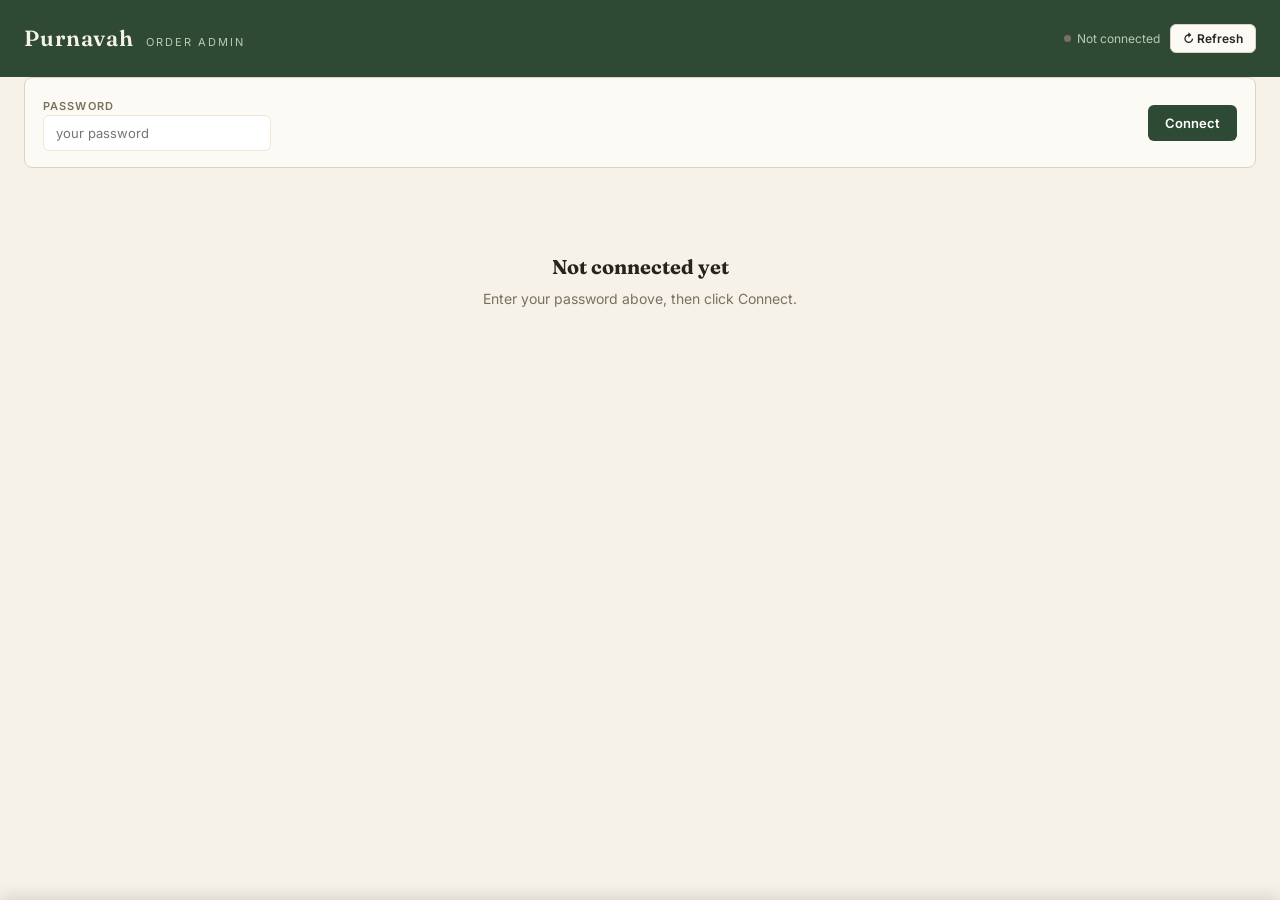
==== commit fc276f15: "new Applcation UI with DB connection to PROD" ====
--- a/admin.html
+++ b/admin.html
@@ -1,2329 +1,2358 @@
-<!DOCTYPE html>
-<html lang="en">
-<head>
-<meta charset="UTF-8">
-<meta name="viewport" content="width=device-width, initial-scale=1.0">
-<title>Purnavah — Order Admin</title>
-<link href="https://fonts.googleapis.com/css2?family=Fraunces:ital,opsz,wght@0,9..144,400;0,9..144,500;0,9..144,600;0,9..144,700;1,9..144,500&family=Inter:wght@400;500;600;700&display=swap" rel="stylesheet">
-<style>
-*,*::before,*::after{box-sizing:border-box;margin:0;padding:0}
-:root{
-  --ink:#26241E;
-  --moss:#2F4A34;
-  --moss-mid:#41613F;
-  --moss-lt:#E7EEE1;
-  --earth:#B9812E;
-  --cream:#F6F2E9;
-  --parchment:#EFE7D3;
-  --rule:#DCD4BE;
-  --stone:#79715F;
-  --white:#FCFAF4;
-  --red:#B14A3B;
-  --red-lt:#F7E9E5;
-  --amber:#8F631F;
-  --amber-lt:#F6ECD8;
-  --wa:#25D366;
-}
-html{scroll-behavior:smooth}
-body{background:var(--cream);font-family:'Inter',sans-serif;color:var(--ink);font-size:14px;line-height:1.5;-webkit-font-smoothing:antialiased}
-
-/* ── LAYOUT ── */
-.app{max-width:1400px;margin:0 auto;padding:0 24px 80px}
-.topbar{background:var(--moss);color:var(--cream);padding:22px 24px;margin-bottom:28px}
-.topbar-inner{max-width:1400px;margin:0 auto;display:flex;align-items:center;justify-content:space-between;flex-wrap:wrap;gap:16px}
-.brand{display:flex;align-items:baseline;gap:12px}
-.brand-name{font-family:'Fraunces',serif;font-size:22px;font-weight:600;letter-spacing:.04em}
-.brand-tag{font-size:11px;letter-spacing:.18em;text-transform:uppercase;color:#B9CBAE}
-.topbar-actions{display:flex;gap:10px;align-items:center}
-.conn-dot{width:7px;height:7px;border-radius:50%;background:var(--stone);display:inline-block;margin-right:6px}
-.conn-dot.ok{background:var(--wa)}
-.conn-dot.err{background:var(--red)}
-.conn-status{font-size:12px;color:#B9CBAE;display:flex;align-items:center}
-.nav-link{color:#B9CBAE;font-size:12.5px;font-weight:600;text-decoration:none;padding:6px 4px}
-.nav-link:hover{color:var(--cream)}
-
-/* ── KEY SETUP BAR ── */
-.setup-bar{background:var(--white);border:1px solid var(--rule);border-radius:8px;padding:16px 18px;margin-bottom:24px;display:flex;gap:12px;align-items:center;flex-wrap:wrap}
-.setup-bar input[type=text],.setup-bar input[type=password]{flex:1;min-width:220px;padding:9px 12px;border:1.5px solid var(--parchment);border-radius:6px;font-size:13px;font-family:'Inter',sans-serif}
-.setup-bar label{font-size:11px;font-weight:600;letter-spacing:.1em;text-transform:uppercase;color:var(--stone)}
-
-/* ── BUTTONS ── */
-.btn{font-family:'Inter',sans-serif;font-size:13px;font-weight:600;padding:9px 16px;border-radius:6px;border:1.5px solid transparent;cursor:pointer;transition:all .12s;display:inline-flex;align-items:center;gap:6px;white-space:nowrap}
-.btn-primary{background:var(--moss);color:#fff}
-.btn-primary:hover{background:#2d4020}
-.btn-secondary{background:var(--white);color:var(--ink);border-color:var(--rule)}
-.btn-secondary:hover{border-color:var(--moss);color:var(--moss)}
-.btn-wa{background:var(--wa);color:#fff}
-.btn-wa:hover{background:#1ebe5d}
-.btn-danger{background:var(--white);color:var(--red);border-color:var(--red)}
-.btn-danger:hover{background:var(--red-lt)}
-.btn-ghost{background:transparent;color:var(--stone);border-color:transparent;padding:6px 10px}
-.btn-ghost:hover{color:var(--ink);background:var(--parchment)}
-.btn:disabled{opacity:.5;cursor:not-allowed}
-.btn-sm{font-size:12px;padding:6px 12px}
-
-/* ── STATUS COUNT BAR ── */
-.status-count-bar{display:flex;gap:8px;flex-wrap:wrap;margin-bottom:14px;align-items:center}
-.status-count-chip{display:flex;align-items:center;gap:6px;padding:8px 14px;border-radius:20px;
-  border:1.5px solid transparent;cursor:pointer;font-size:12.5px;font-weight:600;
-  transition:all .12s;white-space:nowrap}
-.status-count-chip.active{box-shadow:0 0 0 2px var(--ink)}
-.status-count-chip .chip-num{font-family:'Fraunces',serif;font-size:16px;font-weight:600}
-.status-count-chip.dup-chip{background:var(--amber-lt);color:var(--amber);border-color:var(--amber)}
-.search-row{margin-bottom:18px}
-.revenue-bar{display:flex;align-items:center;gap:8px;margin-bottom:16px;font-size:13px;color:var(--stone)}
-.rev-num{font-family:'Fraunces',serif;font-size:20px;font-weight:600;color:var(--moss)}
-.search-input{flex:1;min-width:200px;padding:9px 14px;border:1.5px solid var(--parchment);border-radius:20px;font-size:13px;font-family:'Inter',sans-serif;background:var(--white)}
-.search-input:focus{outline:none;border-color:var(--moss)}
-
-/* ── ORDER CARDS ── */
-.order-list{display:flex;flex-direction:column;gap:14px}
-.order-card{background:var(--white);border:1px solid var(--rule);border-radius:10px;overflow:hidden;transition:box-shadow .15s}
-.order-card.dup-flag{border-color:var(--amber);box-shadow:0 0 0 1px var(--amber)}
-.order-head{display:flex;align-items:center;justify-content:space-between;padding:16px 20px;cursor:pointer;gap:16px;flex-wrap:wrap}
-.order-head:hover{background:#FEFDFB}
-.order-id-block{display:flex;align-items:center;gap:14px;min-width:0}
-.order-customer{font-family:'Fraunces',serif;font-size:17px;font-weight:600;color:var(--ink)}
-.order-meta{font-size:12px;color:var(--stone);margin-top:2px}
-.order-flags{display:flex;gap:6px;flex-wrap:wrap;margin-top:6px}
-.flag{font-size:10.5px;font-weight:700;letter-spacing:.05em;text-transform:uppercase;padding:3px 8px;border-radius:4px}
-.flag-dup{background:var(--amber-lt);color:var(--amber)}
-.flag-coupon{background:var(--moss-lt);color:var(--moss)}
-.order-right{display:flex;align-items:center;gap:18px}
-.order-total-block{text-align:right}
-.order-total{font-family:'Fraunces',serif;font-size:19px;font-weight:600;color:var(--moss)}
-.order-total-orig{font-size:11.5px;color:var(--stone);text-decoration:line-through}
-.chevron{font-size:18px;color:var(--stone);transition:transform .2s}
-.order-card.expanded .chevron{transform:rotate(180deg)}
-
-.order-body{max-height:0;overflow:hidden;transition:max-height .25s ease}
-.order-card.expanded .order-body{max-height:3000px}
-.order-body-inner{padding:0 20px 20px;border-top:1px solid var(--parchment)}
-
-.body-grid{display:grid;grid-template-columns:1.15fr 1fr;gap:24px;margin-top:16px}
-.body-grid>div{min-width:0}
-@media(max-width:800px){.body-grid{grid-template-columns:1fr}}
-
-/* Table gets its own scroll container — items-table's fixed-width qty/disc
-   inputs give it a min-content width wider than a phone screen. Without this,
-   the grid item's default min-width:auto lets that width blow out the whole
-   .body-grid column (pushing the side panel's totals off-screen too), and
-   order-card's overflow:hidden then clips the table with no way to scroll to
-   the hidden columns. */
-.table-scroll{overflow-x:auto;-webkit-overflow-scrolling:touch}
-.items-table{width:100%;border-collapse:collapse;font-size:13px}
-.items-table th{text-align:left;font-size:10.5px;font-weight:700;letter-spacing:.08em;text-transform:uppercase;color:var(--stone);padding:6px 6px;border-bottom:1.5px solid var(--rule)}
-.items-table td{padding:6px;border-bottom:1px solid var(--parchment);vertical-align:middle}
-.items-table td.num{text-align:right;font-variant-numeric:tabular-nums}
-.item-name-oos{text-decoration:line-through;color:var(--stone)}
-.qty-input{width:42px;padding:4px;border:1.5px solid var(--parchment);border-radius:5px;text-align:center;font-size:13px;font-family:'Inter',sans-serif}
-.disc-input{width:60px;padding:4px;border:1.5px solid var(--parchment);border-radius:5px;text-align:center;font-size:13px;font-family:'Inter',sans-serif}
-.mrp-input{width:70px;padding:4px;border:1.5px solid var(--parchment);border-radius:5px;text-align:center;font-size:13px;font-family:'Inter',sans-serif}
-.oos-btn{font-size:11px;color:var(--red);background:none;border:1px solid var(--red);border-radius:4px;padding:3px 6px;cursor:pointer;white-space:nowrap}
-.oos-btn.active{background:var(--red);color:#fff}
-.oos-btn:hover{background:var(--red-lt)}
-.oos-btn.active:hover{background:var(--red)}
-.del-item-btn{background:none;border:none;color:var(--stone);cursor:pointer;font-size:14px;padding:2px 5px;border-radius:4px}
-.del-item-btn:hover{color:var(--red);background:var(--red-lt)}
-
-.side-panel{display:flex;flex-direction:column;gap:12px}
-.panel-section{background:var(--parchment);border-radius:8px;padding:12px 14px}
-.panel-label{font-size:10.5px;font-weight:700;letter-spacing:.1em;text-transform:uppercase;color:var(--stone);margin-bottom:8px}
-.field-row{display:flex;gap:8px;align-items:center;margin-bottom:8px}
-.field-row:last-child{margin-bottom:0}
-.field-row label{font-size:12.5px;color:var(--stone);min-width:76px}
-.field-row input,.field-row select{flex:1;padding:6px 8px;border:1.5px solid var(--rule);border-radius:5px;font-size:13px;font-family:'Inter',sans-serif;background:#fff}
-.field-row > div{flex:1;font-size:13px;color:var(--ink)}
-.totals-box{background:#fff;border:1px solid var(--rule);border-radius:6px;padding:10px 12px;font-size:13px}
-.totals-row{display:flex;justify-content:space-between;padding:4px 0}
-.totals-row.final{font-weight:700;font-size:15px;color:var(--moss);border-top:1px solid var(--parchment);margin-top:6px;padding-top:8px}
-.contact-line{font-size:13px;color:var(--ink);line-height:1.7}
-.contact-line strong{color:var(--stone);font-weight:600}
-.notes-box{font-size:12.5px;color:var(--stone);font-style:italic;background:#fff;border-radius:6px;padding:10px 12px;border:1px solid var(--rule)}
-
-.action-row{display:flex;gap:8px;flex-wrap:wrap;margin-top:14px}
-
-.empty-state{text-align:center;padding:60px 20px;color:var(--stone)}
-.empty-state h3{font-family:'Fraunces',serif;font-size:20px;color:var(--ink);margin-bottom:6px}
-
-.toast{position:fixed;bottom:24px;right:24px;background:var(--ink);color:var(--cream);padding:14px 20px;border-radius:8px;font-size:13px;font-weight:500;box-shadow:0 8px 24px rgba(0,0,0,.2);z-index:100;opacity:0;transform:translateY(10px);transition:all .25s;pointer-events:none}
-.toast.show{opacity:1;transform:translateY(0)}
-.toast.error{background:var(--red)}
-
-.spinner{width:14px;height:14px;border:2px solid rgba(255,255,255,.3);border-top-color:#fff;border-radius:50%;animation:spin .7s linear infinite;display:inline-block}
-@keyframes spin{to{transform:rotate(360deg)}}
-
-/* ── STATUS / LIFECYCLE ADDITIONS ── */
-.status-pill{display:inline-flex;align-items:center;border-radius:99px;padding:3px 10px;font-size:11px;font-weight:700;letter-spacing:.04em}
-.action-btn-group{display:flex;gap:6px;flex-wrap:wrap;margin-top:10px}
-.disc-cell{font-size:11px;line-height:1.6;text-align:right}
-.disc-orig{color:var(--stone)}
-.disc-saved{color:var(--red)}
-.disc-net{font-weight:600;color:var(--ink)}
-.shipping-section,.payment-section{background:var(--parchment);border-radius:8px;padding:14px 16px;margin-top:14px}
-.section-mini-label{font-size:10px;font-weight:700;letter-spacing:.12em;text-transform:uppercase;color:var(--stone);margin-bottom:10px}
-.locked-note{font-size:11px;color:var(--stone);font-style:italic;margin-top:6px}
-.dirty-banner{display:flex;justify-content:space-between;align-items:center;gap:12px;flex-wrap:wrap;background:var(--amber-lt);border:1px solid var(--amber);color:var(--amber);border-radius:8px;padding:10px 14px;margin-top:14px;font-size:13px;font-weight:600}
-.field-hint{font-size:11px;color:var(--stone)}
-.add-item-toggle{margin-bottom:12px}
-.add-item-form{display:flex;gap:8px;align-items:center;flex-wrap:wrap;margin-top:10px;padding:12px;background:var(--moss-lt);border-radius:8px}
-.add-item-form input{padding:7px 10px;border:1.5px solid var(--rule);border-radius:5px;font-size:13px;font-family:'Inter',sans-serif;background:#fff}
-.add-item-form input[type=text]{flex:2;min-width:180px}
-.add-item-form input[type=number]{width:70px}
-
-/* ── CONFIRM MODAL (Phase 4) ── */
-.modal-overlay{display:none;position:fixed;inset:0;background:rgba(28,27,23,.5);z-index:200;align-items:center;justify-content:center;padding:20px}
-.modal-box{background:var(--white);border-radius:10px;max-width:560px;width:100%;max-height:85vh;overflow-y:auto;padding:22px 24px}
-.modal-box h3{font-family:'Fraunces',serif;font-size:18px;font-weight:600;margin-bottom:14px}
-.modal-box .totals-row{display:flex;justify-content:space-between;padding:5px 0}
-.modal-box .totals-row.final{font-weight:700;font-size:14px;color:var(--moss);border-top:1px solid var(--parchment);margin-top:6px;padding-top:8px}
-.modal-actions{display:flex;justify-content:flex-end;gap:8px;margin-top:16px}
-.comms-choice-row{display:flex;gap:8px;flex-wrap:wrap;margin:12px 0}
-.comms-choice{padding:7px 14px;border-radius:20px;border:1.5px solid var(--rule);background:var(--white);font-size:12.5px;font-weight:600;color:var(--stone);cursor:pointer}
-.comms-choice.active{border-color:var(--moss);color:var(--moss);background:var(--moss-lt)}
-.confirm-preview-row{display:flex;justify-content:space-between;padding:4px 0;font-size:13px}
-</style>
-</head>
-<body>
-
-<div class="topbar">
-  <div class="topbar-inner">
-    <div class="brand">
-      <div class="brand-name">Purnavah</div>
-      <div class="brand-tag">Order Admin</div>
-    </div>
-    <div class="topbar-actions">
-      <a class="nav-link" href="products.html">Products →</a>
-      <a class="nav-link" href="invoices.html">Invoices →</a>
-      <a class="nav-link" href="finance.html">Finance →</a>
-      <!-- Multi-admin workflow (DEV-only) — shown only once whoAmI resolves
-           to Super Admin (see renderIdentityBar()). Exclusive to that role,
-           not even a locked-down view for anyone else (§13). -->
-      <a class="nav-link" href="orderAssignment.html" id="superAdminNavLink" style="display:none">Super Admin →</a>
-      <span class="conn-status"><span class="conn-dot" id="connDot"></span><span id="connText">Not connected</span></span>
-      <button class="btn btn-secondary btn-sm" onclick="loadOrders()">↻ Refresh</button>
-    </div>
-  </div>
-</div>
-
-<div class="app">
-
-  <div class="setup-bar" id="setupBar">
-    <div style="flex:2;min-width:260px">
-      <label>Apps Script Web App URL</label><br>
-      <input type="text" id="webhookUrl" placeholder="https://script.google.com/macros/s/XXXX/exec" value="https://script.google.com/macros/s/AKfycbxCdUCpYoqY3Mg-UuGWuJswnbXsCTVIqaB891_ncDiBDrJvvPniOWnOVzAManjuhkE6/exec" onkeydown="if(event.key==='Enter'){event.preventDefault();document.getElementById('connectBtn').click();}">
-    </div>
-    <div style="flex:1;min-width:180px">
-      <label>Password</label><br>
-      <input type="password" id="adminKey" placeholder="your password" value="" onkeydown="if(event.key==='Enter'){event.preventDefault();document.getElementById('connectBtn').click();}">
-    </div>
-    <button class="btn btn-primary" onclick="loadOrders()" id="connectBtn">Connect</button>
-  </div>
-
-  <!-- Multi-admin workflow (DEV-only) — hidden unless DEV_MODE; shows "Logged
-       in as X (Role)" once whoAmI resolves at connect time. Read-only — real
-       identity now comes from the password, not a self-picked dropdown (that
-       old dropdown/"Assigned to" filter model is superseded, see
-       MULTI_ADMIN_WORKFLOW_PLAN.md §13). -->
-  <div class="setup-bar" id="identityBar" style="display:none;gap:10px;align-items:center"></div>
-
-  <div class="status-count-bar" id="statusCountBar" style="display:none">
-    <!-- rendered by renderStatusBar() -->
-  </div>
-  <div class="revenue-bar" id="revenueBar" style="display:none">
-    <span id="statRevenue" class="rev-num">₹0</span>
-    <span class="rev-label">total order value</span>
-    <span style="margin:0 12px;color:var(--rule)">·</span>
-    <span id="statDupCount" class="rev-label"></span>
-  </div>
-  <div class="search-row" id="searchRow" style="display:none">
-    <input class="search-input" id="searchInput" placeholder="Search name, phone, or address…" oninput="render()">
-    <button class="btn btn-ghost btn-sm" style="margin-top:8px" onclick="toggleVersionHistory()">
-      <span id="versionHistoryToggleLabel">Show version history</span>
-    </button>
-  </div>
-
-  <div id="listContainer">
-    <div class="empty-state">
-      <h3>Not connected yet</h3>
-      <p>Enter your Apps Script Web App URL and password above, then click Connect.</p>
-    </div>
-  </div>
-
-</div>
-
-<div class="toast" id="toast"></div>
-
-<script src="invoice-shared.js"></script>
-
-<div class="modal-overlay" id="confirmModalOverlay">
-  <div class="modal-box">
-    <h3>Confirm order</h3>
-    <div id="confirmModalBody"></div>
-    <div class="modal-actions" id="confirmModalActions"></div>
-  </div>
-</div>
-
-<div class="modal-overlay" id="dirtyGuardOverlay">
-  <div class="modal-box">
-    <h3>Unsaved changes</h3>
-    <p style="font-size:13.5px;color:var(--stone)">This order has changes that haven't been saved yet. What would you like to do?</p>
-    <div class="modal-actions">
-      <button class="btn btn-secondary btn-sm" onclick="closeDirtyGuard()">Keep editing</button>
-      <button class="btn btn-danger btn-sm" onclick="dirtyGuardDiscard()">Discard changes</button>
-      <button class="btn btn-primary btn-sm" onclick="dirtyGuardUpdate()">Update changes</button>
-    </div>
-  </div>
-</div>
-
-<script>
-// DEV MODE — code-only switch, no UI toggle. Append ?dev=1 to the page URL
-// (e.g. admin.html?dev=1) to point at the DEV Catalog/Orders Apps Script
-// deployments instead of prod, and to activate the multi-admin workflow —
-// a real per-admin password (typed into the same field prod calls "Admin
-// Key") resolved server-side to an identity that scopes which orders this
-// page even receives (Super Admin's own bucket here; the full cross-admin
-// picture lives on the separate Super Admin page). With dev mode off, this
-// page behaves exactly as it always has — same shared ADMIN_KEY, full
-// unscoped visibility, no identity concept at all. See
-// MULTI_ADMIN_WORKFLOW_PLAN.md §13.
-const DEV_MODE = new URLSearchParams(window.location.search).get('dev') === '1';
-const DEV_CATALOG_API_URL = "https://script.google.com/macros/s/AKfycbys7_tYwd4Oo5SKXvOsjCpcuI6uTzibMyhktgnUfdXUi543VqIYWlLJ1U1KDDeH5YQsEA/exec";
-const DEV_ORDERS_API_URL  = "https://script.google.com/macros/s/AKfycbzg3SBM3RsYi31aa4XWX013Zc24oKYEMxkeTK5pRtGX0lQPx54AQSqZ7YE0g67J-JNU/exec";
-
-// Live product catalog — pulled from the Catalog Google Sheet's Apps Script
-// deployment (same one used by products.html / index.html). This is a
-// SEPARATE deployment from the Orders webhook above; both share the same
-// admin key. We hit the admin "list" endpoint (not the public "catalog"
-// endpoint) so pricing for items that have since gone inactive/out-of-stock
-// still resolves correctly on old orders — the public endpoint would drop
-// them and break historical pricing.
-const CATALOG_API_URL = DEV_MODE ? DEV_CATALOG_API_URL : "https://script.google.com/macros/s/AKfycbyMsQNtV7yy9j1668PgRiz2bTaKmwYqpupy3BmZ1nz8Pbiq_vnjALDl71Z4e8if7WW5CQ/exec";
-
-let CATALOG = [];        // full catalog (admin list) — used for price lookups on any item ever ordered
-let CATALOG_ACTIVE = []; // Active=Y && Stock>0 subset — used for the "Add item" picker
-
-async function loadCatalog() {
-  try {
-    const res = await fetch(`${CATALOG_API_URL}?action=list&${authQuery()}`);
-    const data = await res.json();
-    if (data.status === 'ok') {
-      CATALOG = data.data;
-      CATALOG_ACTIVE = CATALOG.filter(p => String(p.active).trim().toUpperCase() === 'Y' && Number(p.stock) > 0);
-    } else {
-      console.warn('Catalog load failed', data.message);
-    }
-  } catch (e) {
-    console.warn('Catalog load failed', e);
-  }
-}
-
-// ─────────────────────────────────────────────
-//  MULTI-ADMIN WORKFLOW (DEV-only) — real per-admin password auth (§13).
-//  The backend now resolves the submitted password to an identity and scopes
-//  every response/write to that admin's own orders server-side — this page
-//  no longer picks an identity from a dropdown (superseded, see §13) or
-//  filters anything client-side; it just displays whatever the backend
-//  already scoped and shows who's logged in. Everything here is a no-op with
-//  DEV_MODE off: CURRENT_ADMIN stays null, the identity bar stays hidden.
-// ─────────────────────────────────────────────
-
-let CURRENT_ADMIN = null; // {adminId, name, role, whatsapp, upiVpa} — resolved once at Connect via ?action=whoAmI
-
-async function loadWhoAmI() {
-  if (!DEV_MODE) return;
-  try {
-    const res = await fetch(`${CATALOG_API_URL}?action=whoAmI&${authQuery()}`);
-    const data = await res.json();
-    if (data.status === 'ok') CURRENT_ADMIN = data.admin;
-    else { CURRENT_ADMIN = null; console.warn('whoAmI failed', data.message); }
-  } catch (e) {
-    CURRENT_ADMIN = null;
-    console.warn('whoAmI failed', e);
-  }
-}
-
-// Resolves the VPA to snapshot for a confirmed order / show on its invoice.
-// Every order this page can even see already belongs to CURRENT_ADMIN (the
-// backend only ever returns their own bucket — see doGet's "list" action) so
-// this is simply their own UPI VPA, not a per-order lookup. Falls back to ''
-// (meaning: buildUpiPayLink uses the company UPI_VPA) outside dev mode/
-// before identity resolves.
-function assignedAdminUpi(o) {
-  if (!DEV_MODE || !CURRENT_ADMIN) return '';
-  return CURRENT_ADMIN.upiVpa || '';
-}
-
-// Resolves d.hub for buildInvoiceHtml (PER_HUB_INVENTORY_PLAN.md) — every
-// order visible on this page already belongs to CURRENT_ADMIN's own bucket
-// (see doGet's "list" scoping), so unlike invoices.html/orderAssignment.html
-// (which see other hubs' orders too) no separate roster fetch is needed
-// here. null for a legacy order with no resolvable assignee (blank
-// Assigned To) — buildInvoiceHtml falls back to the hardcoded company block.
-function resolveHubInfo(o) {
-  if (!DEV_MODE || !CURRENT_ADMIN || o.assignedTo !== CURRENT_ADMIN.adminId) return null;
-  const a = CURRENT_ADMIN;
-  return {
-    name: a.hubName || a.name,
-    companyName: a.companyName, address: a.companyAddress, gstin: a.gstin,
-    email: a.companyEmail, website: a.companyWebsite, phone: a.companyPhone
-  };
-}
-
-function renderIdentityBar() {
-  const bar = document.getElementById('identityBar');
-  const navLink = document.getElementById('superAdminNavLink');
-  if (navLink) navLink.style.display = (DEV_MODE && CURRENT_ADMIN && CURRENT_ADMIN.role === 'Super Admin') ? '' : 'none';
-  if (!bar) return;
-  if (!DEV_MODE || !CURRENT_ADMIN) { bar.style.display = 'none'; return; }
-  bar.style.display = 'flex';
-  bar.innerHTML = `<span style="font-size:12.5px;color:var(--stone)">Logged in as <strong>${escapeHtml(CURRENT_ADMIN.name)}</strong>${CURRENT_ADMIN.role === 'Super Admin' ? ' (Super Admin)' : ''}</span>`;
-}
-
-// Resolve a catalog product for an order's item name, preferring the
-// immutable Product ID captured at confirm time (o.productIdMap, from the
-// sheet's "Product IDs JSON") over a waKey text match. A product's Display
-// Name/Pack Size can be edited at any time in products.html, which silently
-// breaks name-based matching for every order that referenced it before the
-// edit — Product ID never changes, so it survives renames. Falls back to a
-// plain waKey match for orders that predate Product ID capture (never
-// confirmed yet, or confirmed before this column existed).
-function findCatalogProduct(o, name) {
-  const pid = o && o.productIdMap && o.productIdMap[name];
-  if (pid) {
-    const byId = CATALOG.find(c => c.productId === pid);
-    if (byId) return byId;
-  }
-  return CATALOG.find(c => c.waKey === name);
-}
-
-function unitPrice(o, waKey) {
-  const ed = getEdit(o);
-  if (ed.itemPriceOverrides[waKey] !== undefined) return Number(ed.itemPriceOverrides[waKey]);
-  const p = findCatalogProduct(o, waKey);
-  return p ? Number(p.mrp) : null; // unknown item — flagged in UI, never silently priced as 0
-}
-
-function productId(o, waKey) {
-  const p = findCatalogProduct(o, waKey);
-  return p ? p.productId : null;
-}
-
-// Packing checklist (added 2026-08-11) — standalone from computeOrderTotals()/
-// getEdit(), deliberately. downloadPackingChecklist() always calls this
-// against a *freshly re-fetched* raw order (not the locally-cached `orders`
-// entry), so the checklist a warehouse employee prints always matches what's
-// actually saved on the sheet right now — never this tab's in-progress
-// unsaved edits, and never a stale snapshot if another session touched the
-// same order since Connect. findCatalogProduct() only needs o.productIdMap
-// (a plain field on the fetched order), so it's safe to call here without
-// going through getEdit()/editState at all. No pricing/MRP/discount/GST
-// anywhere in the output — see buildPackingChecklistHtml (invoice-shared.js).
-function computeChecklistData(o) {
-  const items = [];
-  let totalQty = 0, estWeight = 0;
-  Object.entries(o.items || {}).forEach(([name, qty]) => {
-    if (qty <= 0) return;
-    items.push({ name, qty });
-    totalQty += qty;
-    const product = findCatalogProduct(o, name);
-    if (product) estWeight += qty * (Number(product.weightKg) || 0);
-  });
-  return {
-    orderLabel: o.gaplOrderId || (o.orderRef || '').slice(0, 8) || ('Row ' + o.rowIndex),
-    customerName: o.customerName || '',
-    phone: o.phone || '',
-    address: o.address || '',
-    pincode: o.pincode || '',
-    notes: o.notes || '',
-    items, totalQty,
-    estWeight: Math.round(estWeight * 100) / 100
-  };
-}
-
-// Re-fetches the full order list (there's no single-order GET endpoint) and
-// picks out this one order by Order Ref (stable across row shifts, same
-// precedent as findCatalogProduct's Product ID matching) so the checklist is
-// always built from what's live on the sheet, per the "always fetch the
-// latest order details" requirement — not from `orders`/`editState`, which
-// can be stale or hold this tab's own unsaved edits.
-async function downloadPackingChecklist(rowIndex) {
-  const existing = orders.find(x => x.rowIndex === rowIndex);
-  if (!existing) return;
-  const url = apiUrl(), key = apiKey();
-  if (!url || !key) { toast('Connect first', true); return; }
-
-  // Open synchronously so the browser doesn't treat it as a blocked popup
-  // once we start awaiting the fetch below (same pattern as generateInvoice).
-  const win = window.open('', '_blank');
-  if (win) win.document.write('<p style="font-family:sans-serif;padding:40px;color:#555">Loading latest order details…</p>');
-
-  try {
-    const res = await fetch(`${url}?action=list&${authQuery()}`);
-    const data = await res.json();
-    if (data.status !== 'ok') throw new Error(data.message || 'Could not load latest order data');
-    const fresh = data.data.find(x => (existing.orderRef && x.orderRef === existing.orderRef) || x.rowIndex === rowIndex);
-    if (!fresh) throw new Error('Order not found — it may have been deleted or moved');
-
-    const html = buildPackingChecklistHtml(computeChecklistData(fresh));
-    if (win) { win.document.open(); win.document.write(html); win.document.close(); }
-  } catch (err) {
-    toast('Could not build packing checklist: ' + err.message, true);
-    if (win) win.close();
-  }
-}
-
-// Pincode → State lookup, based on the first 2 digits of the postal circle.
-// Source: standard India Post PIN allocation (stable since 1972).
-const PINCODE_PREFIX_STATE = {
-  11:"Delhi", 12:"Haryana", 13:"Haryana", 14:"Punjab", 15:"Punjab", 16:"Punjab",
-  17:"Himachal Pradesh", 18:"Jammu and Kashmir", 19:"Jammu and Kashmir",
-  20:"Uttar Pradesh", 21:"Uttar Pradesh", 22:"Uttar Pradesh", 23:"Uttar Pradesh",
-  24:"Uttar Pradesh", 25:"Uttar Pradesh", 26:"Uttar Pradesh", 27:"Uttar Pradesh", 28:"Uttar Pradesh",
-  30:"Rajasthan", 31:"Rajasthan", 32:"Rajasthan", 33:"Rajasthan", 34:"Rajasthan",
-  36:"Gujarat", 37:"Gujarat", 38:"Gujarat", 39:"Gujarat",
-  40:"Maharashtra", 41:"Maharashtra", 42:"Maharashtra", 43:"Maharashtra", 44:"Maharashtra",
-  45:"Madhya Pradesh", 46:"Madhya Pradesh", 47:"Madhya Pradesh", 48:"Madhya Pradesh",
-  49:"Chhattisgarh",
-  50:"Telangana", 51:"Andhra Pradesh", 52:"Andhra Pradesh", 53:"Andhra Pradesh",
-  56:"Karnataka", 57:"Karnataka", 58:"Karnataka", 59:"Karnataka",
-  60:"Tamil Nadu", 61:"Tamil Nadu", 62:"Tamil Nadu", 63:"Tamil Nadu", 64:"Tamil Nadu",
-  67:"Kerala", 68:"Kerala", 69:"Kerala",
-  70:"West Bengal", 71:"West Bengal", 72:"West Bengal", 73:"West Bengal", 74:"West Bengal",
-  75:"Odisha", 76:"Odisha", 77:"Odisha",
-  78:"Assam",
-  79:"North-East India", // Arunachal/Meghalaya/Manipur/Mizoram/Nagaland/Tripura share this prefix
-  80:"Bihar", 81:"Bihar", 82:"Bihar", 83:"Jharkhand", 84:"Bihar", 85:"Bihar"
-};
-
-function stateFromPincode(pincode) {
-  if (!pincode || pincode.length < 3) return "";
-  const p3 = parseInt(pincode.substring(0,3), 10);
-  const p2 = parseInt(pincode.substring(0,2), 10);
-  if (p3 === 403) return "Goa"; // sits inside the 40x Maharashtra block
-  return PINCODE_PREFIX_STATE[p2] || "";
-}
-
-// ── Order & invoice lifecycle config ──────────────────────────────
-// 5-stage fulfillment workflow (2026-07-09) — replaces the earlier
-// New/Confirmed/Packed/Shipped/Delivered/Paid model. Payment no longer gates
-// fulfillment: it's tracked as a sub-state (PAYMENT_STATES) under "Invoiced",
-// independent of Packed & Shipped / Delivered.
-const ORDER_STATUSES = {
-  New:                { color:'#1D4ED8', bg:'#DBEAFE', label:'New',               next:['Confirmed','Cancelled'] },
-  Confirmed:          { color:'#166534', bg:'#DCFCE7', label:'Confirmed',         next:['Invoiced'] },
-  Invoiced:           { color:'#7C3AED', bg:'#EDE9FE', label:'Invoiced',          next:['Packed & Shipped'] },
-  'Packed & Shipped':  { color:'#B9812E', bg:'#EFE7D3', label:'Packed & Shipped',  next:['Delivered'] },
-  Delivered:          { color:'#14532D', bg:'#F0FDF4', label:'Delivered',         next:[] },
-  Cancelled:          { color:'#B14A3B', bg:'#FEE2E2', label:'Cancelled',         next:[] },
-  // Legacy display only — "Update order" no longer creates versioned rows
-  // marked Revised (removed per user request; it now edits in place). Kept
-  // here only so any already-existing Revised row from before that change
-  // still renders sensibly (locked, muted) until deleteRevisedOrderRows_()
-  // cleans it up.
-  Revised:            { color:'#79715F', bg:'#EFE7D3', label:'Revised (superseded)', next:[] }
-};
-
-// Payment sub-states, shown only once an order has been invoiced (o.invoiceNo set).
-const PAYMENT_STATES = {
-  Unpaid:           { color:'#8F631F', bg:'#F6ECD8', label:'Unpaid' },
-  Paid:             { color:'#FCFAF4', bg:'#14532D', label:'Paid' },
-  'Partially Paid': { color:'#8F631F', bg:'#F6ECD8', label:'Partially Paid' },
-  Overdue:          { color:'#B14A3B', bg:'#FEF3C7', label:'Overdue' }
-};
-
-const STATUS_ACTION_LABELS = {
-  Confirmed:          'Confirm order',
-  Invoiced:           'Generate & send invoice',
-  'Packed & Shipped':  'Mark packed & shipped',
-  Delivered:          'Mark delivered',
-  Cancelled:          'Cancel order'
-};
-
-const LOCKED_STATUSES = ['Packed & Shipped', 'Delivered', 'Cancelled', 'Revised'];
-
-// Shipping policy — mirrors index.html's FREE_DELIVERY_THRESHOLD/DELIVERY_CHARGE.
-// Free above the threshold, flat fee below it, checked against the live
-// recalculated item subtotal (tax-inclusive MRP) — but admin.html additionally
-// lets an admin override the computed default per order (see
-// effectiveFreeShipping/the "Free Shipping Override" sheet column).
-const FREE_SHIPPING_THRESHOLD = 2890;
-const SHIPPING_CHARGE = 199;
-
-// Every non-product column name on the Orders sheet (mirrors FIXED_COLS +
-// ADMIN_COLS in orders_code.gs). At least one live order was found with a
-// stray "Coupon Discount %" key sitting in its persisted Item Discounts
-// JSON as if it were a product name, and an adminNotes entry showing it had
-// been removed via the same "✕ Remove item" control used for real product
-// rows — the exact code path that let that happen couldn't be pinned down,
-// so this is a defensive backstop: even if `o.items`/`ed.items` ever picks
-// up a non-product key again, it can never render as a fake item row here.
-const NON_PRODUCT_COLUMNS = new Set([
-  'Status', 'Timestamp', 'Order Ref', 'GAPL Order ID', 'Version',
-  'Customer Name', 'Phone', 'Email', 'Pincode', 'State', 'Address', 'Notes',
-  'Order Total',
-  'Discount %', 'Discount Amount', 'Final Total',
-  'Coupon Code', 'Coupon Discount %', 'Delivery Charge', 'Same Day Delivery Charge',
-  'Courier', 'AWB No', 'Shipped Date', 'Expected Delivery', 'Delivered Date',
-  'Admin Notes', 'Total Qty', 'Est. Weight (kg)', 'Stock Decremented',
-  'Product IDs JSON', 'Item Discounts JSON', 'Item Price Overrides JSON',
-  'Free Shipping Override', 'Client Order ID', 'Last Updated'
-]);
-
-// Payment sub-state — Unpaid/Paid/Partially Paid come straight from the
-// sheet's Invoice Status column; Overdue is computed (>15 days unpaid/
-// partially-paid since Invoice Date), same rule the old invoice-status
-// lifecycle used.
-function computePaymentState(o) {
-  const raw = (o.invoiceStatus === 'Paid' || o.invoiceStatus === 'Partially Paid') ? o.invoiceStatus : 'Unpaid';
-  if (raw !== 'Paid' && o.invoiceDate) {
-    const issued = parseDate_(o.invoiceDate); // dd/MM/yyyy
-    const due = new Date(issued.getTime() + 15 * 24 * 60 * 60 * 1000);
-    if (new Date() > due) return 'Overdue';
-  }
-  return raw;
-}
-
-function parseDate_(str) {
-  if (!str) return new Date();
-  const [d, m, y] = str.split('/');
-  return new Date(+y, +m - 1, +d);
-}
-
-// Parses the Orders sheet's "dd/MM/yyyy" or "dd/MM/yyyy HH:mm:ss" strings
-// (Timestamp/Last Updated) into a real Date for sort comparisons.
-function parseTimestamp_(str) {
-  if (!str) return null;
-  const m = String(str).trim().match(/^(\d{1,2})\/(\d{1,2})\/(\d{4})(?:\s+(\d{1,2}):(\d{2}):(\d{2}))?$/);
-  if (!m) return null;
-  const [, d, mo, y, h, mi, s] = m;
-  return new Date(+y, +mo - 1, +d, +(h || 0), +(mi || 0), +(s || 0));
-}
-
-// Sort key for the order list (Issue: order by creation/update date desc) —
-// "Last Updated" is only stamped once an admin action touches the row, so a
-// never-touched order falls back to its creation Timestamp.
-function orderSortKey(o) {
-  const t = parseTimestamp_(o.lastUpdated) || parseTimestamp_(o.timestamp);
-  return t ? t.getTime() : 0;
-}
-
-function todayDDMMYYYY() {
-  const d = new Date();
-  const pad = n => String(n).padStart(2, '0');
-  return `${pad(d.getDate())}/${pad(d.getMonth() + 1)}/${d.getFullYear()}`;
-}
-
-function todayIso() {
-  return new Date().toISOString().slice(0, 10);
-}
-
-function isoToDDMMYYYY(iso) {
-  if (!iso) return '';
-  const [y, m, d] = iso.split('-');
-  return `${d}/${m}/${y}`;
-}
-
-function ddmmyyyyToIso(str) {
-  if (!str) return '';
-  const [d, m, y] = str.split('/');
-  if (!d || !m || !y) return '';
-  return `${y}-${m.padStart(2,'0')}-${d.padStart(2,'0')}`;
-}
-
-function getStatusCfg(o) {
-  const ed = getEdit(o);
-  const status = ed.status || o.status || 'New';
-  const orderCfg = ORDER_STATUSES[status] || ORDER_STATUSES.New;
-  // Payment sub-state only means anything once an invoice exists.
-  const payStatus = o.invoiceNo ? computePaymentState(o) : '';
-  const payCfg = payStatus ? PAYMENT_STATES[payStatus] : null;
-  return { status, orderCfg, payStatus, payCfg };
-}
-
-let orders = [];
-let currentFilter = 'New';
-let expandedRow = null;
-let editState = {}; // rowIndex -> edit state (see getEdit)
-let savedState = {}; // rowIndex -> JSON snapshot of editState at last successful save (see isDirty)
-let showVersionHistory = false; // Issue 5/E — default view collapses to latest Version per Order Ref
-
-function toggleVersionHistory() {
-  showVersionHistory = !showVersionHistory;
-  const label = document.getElementById('versionHistoryToggleLabel');
-  if (label) label.textContent = showVersionHistory ? 'Hide version history' : 'Show version history';
-  render();
-}
-
-function toast(msg, isError) {
-  const t = document.getElementById('toast');
-  t.textContent = msg;
-  t.className = 'toast show' + (isError ? ' error' : '');
-  setTimeout(() => t.className = 'toast', 2600);
-}
-
-function apiUrl() {
-  return document.getElementById('webhookUrl').value.trim();
-}
-function apiKey() {
-  return document.getElementById('adminKey').value.trim();
-}
-// Prod talks to catalog_code.gs/orders_code.gs, which still check a shared
-// "key" — DEV talks to the *.dev.gs rewrite, which resolves a per-admin
-// "password" instead (§13). Same input field either way; only the wire
-// field name sent to the backend differs, based on DEV_MODE.
-function authParam() {
-  return DEV_MODE ? { password: apiKey() } : { key: apiKey() };
-}
-function authQuery() {
-  return (DEV_MODE ? 'password=' : 'key=') + encodeURIComponent(apiKey());
-}
-
-// Public entry point (Connect / ↻ Refresh buttons) — guarded, since the real
-// body below unconditionally wipes editState, which would otherwise silently
-// discard an in-progress, unsaved edit on whichever order is expanded.
-async function loadOrders() {
-  if (expandedRow !== null && requestLeave(expandedRow, () => loadOrdersConfirmed())) return;
-  await loadOrdersConfirmed();
-}
-
-async function loadOrdersConfirmed() {
-  const url = apiUrl(), key = apiKey();
-  if (!url || !key) { toast('Enter both URL and password', true); return; }
-
-  document.getElementById('connectBtn').innerHTML = '<span class="spinner"></span> Connecting';
-  document.getElementById('connectBtn').disabled = true;
-  document.getElementById('connDot').className = 'conn-dot';
-  document.getElementById('connText').textContent = 'Connecting…';
-
-  try {
-    const [ordersRes] = await Promise.all([
-      fetch(`${url}?action=list&${authQuery()}`),
-      loadCatalog(),
-      loadWhoAmI()
-    ]);
-    const data = await ordersRes.json();
-    if (data.status !== 'ok') throw new Error(data.message || 'Unknown error');
-
-    orders = data.data.map(o => {
-      const fromSheet = !!(o.state && o.state.trim() && o.state.trim() !== '0');
-      return {
-        ...o,
-        _dup: false,
-        state: fromSheet ? o.state.trim() : stateFromPincode(o.pincode),
-        _stateDerived: !fromSheet
-      };
-    });
-    // Most-recently touched order first — falls back to creation Timestamp
-    // for a row "Last Updated" has never stamped (nothing admin-side has
-    // touched it since this column shipped).
-    orders.sort((a, b) => orderSortKey(b) - orderSortKey(a));
-    flagDuplicates();
-    editState = {};
-
-    document.getElementById('connDot').className = 'conn-dot ok';
-    document.getElementById('connText').textContent = `Connected · ${orders.length} orders`;
-    document.getElementById('statusCountBar').style.display = 'flex';
-    document.getElementById('revenueBar').style.display = 'flex';
-    document.getElementById('searchRow').style.display = 'block';
-    if (CATALOG.length === 0) toast('Orders loaded, but catalog failed to load — pricing may show "no price set"', true);
-    else toast('Orders loaded');
-    renderIdentityBar();
-    render();
-    jumpToDeepLinkOrder();
-  } catch (err) {
-    document.getElementById('connDot').className = 'conn-dot err';
-    document.getElementById('connText').textContent = 'Connection failed';
-    toast('Failed to load: ' + err.message + ' — check the URL is deployed and the password matches.', true);
-    document.getElementById('listContainer').innerHTML = `
-      <div class="empty-state">
-        <h3>Couldn't connect</h3>
-        <p>${err.message}</p>
-        <p style="margin-top:10px;font-size:12px">Make sure: (1) the Apps Script is deployed as a Web App with "Anyone" access, (2) the password matches what's in the Admins tab, (3) the deployment URL is the latest version.</p>
-      </div>`;
-  } finally {
-    document.getElementById('connectBtn').innerHTML = 'Connect';
-    document.getElementById('connectBtn').disabled = false;
-  }
-}
-
-// Same customer + same day dedup, based on phone number (strongest signal).
-// Excludes rows that only share the same Order Ref (Issue E) — those are
-// version-history snapshots of one order, not separate duplicate orders.
-function flagDuplicates() {
-  const byPhoneDay = {};
-  orders.forEach(o => {
-    const day = (o.timestamp || '').split(' ')[0]; // dd/MM/yyyy part
-    const k = o.phone + '|' + day;
-    if (!byPhoneDay[k]) byPhoneDay[k] = [];
-    byPhoneDay[k].push(o);
-  });
-  Object.values(byPhoneDay).forEach(group => {
-    if (group.length <= 1) return;
-    const distinctRefs = new Set(group.map(o => o.orderRef || ('__row_' + o.rowIndex)));
-    if (distinctRefs.size > 1) group.forEach(o => o._dup = true);
-  });
-}
-
-// Version-history rows share an Order Ref (Issue 5/E) — collapse down to
-// just the highest-Version row per Order Ref for the default list view.
-// Rows without an Order Ref (legacy, pre-dating the feature) are never
-// grouped with anything else.
-function latestVersionsOnly(list) {
-  const byRef = {};
-  list.forEach(o => {
-    const key = o.orderRef || ('__row_' + o.rowIndex);
-    if (!byRef[key] || (o.version || 1) > (byRef[key].version || 1)) byRef[key] = o;
-  });
-  return Object.values(byRef);
-}
-
-function setFilter(f) {
-  currentFilter = f;
-  render();
-}
-
-// Multi-admin workflow (DEV-only). Assignment/reassignment (the "Assign
-// to…" control + its WhatsApp notification) has moved entirely to the new
-// dedicated Super Admin page (§13) — this page is per-admin-scoped now, so
-// there's nothing left to assign from here, not even for Super Admin (they
-// use the new page for that, and this page only for their own bucket).
-
-// Dirty-check (unsaved-changes) tracking — a JSON snapshot of just the
-// fields that "Update order" actually persists (item qty/discounts/price
-// overrides/OOS/deleted, the blended discount %, shipping fields, and the
-// free-shipping override). Fields that save immediately elsewhere (Status
-// via changeStatus, item adds via confirmAddItem) or that are pure UI state
-// (showAddItem) are deliberately excluded — they're never "unsaved."
-// Returns a plain object (not pre-stringified) so a caller that only just
-// persisted ONE field (changeStatus's Shipped Date, below) can patch that
-// single key on the saved baseline instead of having to resync the whole
-// snapshot — which would wrongly clear the dirty flag on other fields that
-// are still only sitting in the edit buffer, unsaved.
-function editSnapshot(ed) {
-  return {
-    items: { ...ed.items },
-    itemDiscounts: { ...ed.itemDiscounts },
-    itemPriceOverrides: { ...ed.itemPriceOverrides },
-    oos: Array.from(ed.oos).sort(),
-    deleted: Array.from(ed.deleted).sort(),
-    discountPct: ed.discountPct,
-    courier: ed.courier, awbNo: ed.awbNo,
-    shippedDate: ed.shippedDate, expectedDelivery: ed.expectedDelivery,
-    freeShippingOverride: ed.freeShippingOverride || ''
-  };
-}
-
-function isDirty(o) {
-  const ed = getEdit(o);
-  const saved = savedState[o.rowIndex];
-  return saved !== undefined && JSON.stringify(editSnapshot(ed)) !== JSON.stringify(saved);
-}
-
-// Call after any successful save that persists every ed-tracked field at once
-// (Update order, Generate invoice) so isDirty() stops flagging what's now
-// actually saved. A save that only persists one field (changeStatus's
-// Shipped Date) patches savedState directly instead — see there.
-function syncSavedState(o) {
-  savedState[o.rowIndex] = editSnapshot(getEdit(o));
-}
-
-// "Discard changes" — drop the whole edit buffer so the next getEdit() call
-// re-seeds fresh from the last-loaded order data (which is exactly what a
-// discard should show).
-function discardChanges(rowIndex) {
-  delete editState[rowIndex];
-  delete savedState[rowIndex];
-  render();
-  reExpand(rowIndex);
-}
-
-function getEdit(o) {
-  if (!editState[o.rowIndex]) {
-    // Seed per-item discounts from what's actually persisted per line (Issue 1
-    // Phase 1) — falls back to the order-level aggregate only for legacy rows
-    // saved before Item Discounts JSON existed.
-    // A self-applied coupon (o.couponDiscountPct) is used as the default
-    // discount when nothing's been persisted yet — admin.html's Discount %
-    // field still overrides it same as any manual discount, this just means
-    // the customer's coupon doesn't need to be manually re-typed by hand.
-    // o.discountPct is null when never explicitly saved, vs. a real number
-    // (including 0) once an admin has saved it — a `||` chain would treat an
-    // explicit "0%" override the same as "never set" and silently reinstate
-    // the coupon discount on the next reload, which is exactly the bug this
-    // distinguishes against (Issue 9).
-    const defaultPct = (o.discountPct !== null && o.discountPct !== undefined) ? o.discountPct : (o.couponDiscountPct || 0);
-    const itemDiscounts = {};
-    Object.keys(o.items).forEach(name => {
-      const persisted = o.itemDiscounts ? o.itemDiscounts[name] : undefined;
-      itemDiscounts[name] = persisted !== undefined ? persisted : defaultPct;
-    });
-    editState[o.rowIndex] = {
-      discountPct: defaultPct,
-      items: { ...o.items },
-      itemDiscounts,
-      // Per-order price override (e.g. giving one item free) — unlike
-      // itemDiscounts, there's no default to fall back to here: a missing
-      // key just means "use the catalog MRP," so this only ever holds
-      // explicitly-persisted or explicitly-typed overrides.
-      itemPriceOverrides: { ...(o.itemPriceOverrides || {}) },
-      oos: new Set(),
-      deleted: new Set(),
-      status: o.status || 'New',
-      courier: o.courier || '',
-      awbNo: o.awbNo || '',
-      shippedDate: o.shippedDate || '',
-      expectedDelivery: o.expectedDelivery || '',
-      adminNotes: o.adminNotes || '',
-      // "Y"/"N" if the admin has ever explicitly set this order's shipping
-      // one way or the other (persisted) — blank means "no override yet,"
-      // in which case effectiveFreeShipping() computes it live from the
-      // current subtotal instead.
-      freeShippingOverride: (o.freeShippingOverride === 'Y' || o.freeShippingOverride === 'N') ? o.freeShippingOverride : '',
-      showAddItem: false
-    };
-    savedState[o.rowIndex] = editSnapshot(editState[o.rowIndex]);
-  }
-  return editState[o.rowIndex];
-}
-
-function render() {
-  const container = document.getElementById('listContainer');
-  const search = document.getElementById('searchInput')?.value.toLowerCase() || '';
-
-  // Default view groups version-history rows down to one card per Order Ref
-  // (Issue 5/E) — "Show history" reveals every version as its own card.
-  const base = showVersionHistory ? orders : latestVersionsOnly(orders);
-
-  let filtered = base.filter(o => {
-    if (currentFilter === 'dup' && !o._dup) return false;
-    if (currentFilter !== 'all' && currentFilter !== 'dup' && (o.status || 'New') !== currentFilter) return false;
-    if (search) {
-      const hay = (o.customerName + ' ' + o.phone + ' ' + o.address).toLowerCase();
-      if (!hay.includes(search)) return false;
-    }
-    // Multi-admin workflow (DEV-only) — visibility is now enforced entirely
-    // server-side (§13): the backend's "list" action only ever returns
-    // orders belonging to whoever's password authenticated, so there's
-    // nothing left to filter client-side here.
-    return true;
-  });
-
-  renderStatusBar();
-
-  if (filtered.length === 0) {
-    container.innerHTML = `<div class="empty-state"><h3>No orders match</h3><p>Try a different filter or search term.</p></div>`;
-    return;
-  }
-
-  container.innerHTML = `<div class="order-list">${filtered.map(renderCard).join('')}</div>`;
-}
-
-function renderStatusBar() {
-  const bar = document.getElementById('statusCountBar');
-  const revBar = document.getElementById('revenueBar');
-  if (!bar) return;
-
-  // Stats always reflect one row per order (latest version) regardless of
-  // the history toggle — old versions aren't separate live orders, so they
-  // shouldn't double-count status/revenue.
-  const latest = latestVersionsOnly(orders);
-
-  // "Revised" never legitimately appears on a latest-version row (it's set
-  // only on rows a newer version has superseded), so it's excluded from the
-  // filter chips here — showing a permanent "0 Revised" chip would just be
-  // noise. It's still a valid ORDER_STATUSES entry for card color/label
-  // when a Revised row is shown via "Show version history".
-  const counts = {};
-  Object.keys(ORDER_STATUSES).filter(s => s !== 'Revised').forEach(s => counts[s] = 0);
-  latest.forEach(o => { const s = o.status || 'New'; if (counts[s] !== undefined) counts[s]++; });
-  const dupCount = latest.filter(o => o._dup).length;
-  // Cancelled orders never happened commercially — excluded from the total
-  // order value shown here (Revised is defensive; latestVersionsOnly()
-  // should never surface one, but it's not real order value either).
-  const revenue = latest
-    .filter(o => o.status !== 'Cancelled' && o.status !== 'Revised')
-    .reduce((s, o) => s + amountDue(o), 0);
-
-  bar.innerHTML = Object.entries(counts).map(([status, count]) => {
-    const cfg = ORDER_STATUSES[status];
-    const isActive = currentFilter === status;
-    return `<div class="status-count-chip ${isActive ? 'active' : ''}"
-      style="background:${cfg.bg};color:${cfg.color};border-color:${isActive ? cfg.color : 'transparent'}"
-      onclick="setFilter('${status}')">
-      <span class="chip-num">${count}</span>
-      <span>${cfg.label}</span>
-    </div>`;
-  }).join('') +
-  `<div class="status-count-chip ${currentFilter === 'all' ? 'active' : ''}"
-     style="background:var(--parchment);color:var(--stone);border-color:var(--rule)"
-     onclick="setFilter('all')">
-     <span class="chip-num">${latest.length}</span><span>All</span></div>` +
-  (dupCount > 0 ? `<div class="status-count-chip dup-chip ${currentFilter === 'dup' ? 'active' : ''}"
-     onclick="setFilter('dup')">
-     <span class="chip-num">⚠ ${dupCount}</span><span>Duplicates</span></div>` : '');
-
-  document.getElementById('statRevenue').textContent = '₹' + revenue.toLocaleString('en-IN');
-  document.getElementById('statDupCount').textContent = dupCount > 0 ? `${dupCount} possible duplicate${dupCount > 1 ? 's' : ''}` : '';
-}
-
-function renderCard(o) {
-  const isExpanded = expandedRow === o.rowIndex;
-  const itemCount = Object.keys(o.items).length;
-  const { orderCfg, payCfg } = getStatusCfg(o);
-
-  return `
-  <div class="order-card ${o._dup ? 'dup-flag' : ''} ${isExpanded ? 'expanded' : ''}" id="card-${o.rowIndex}">
-    <div class="order-head" onclick="toggleCard(${o.rowIndex})">
-      <div class="order-id-block">
-        <div>
-          <div class="order-customer">${escapeHtml(o.customerName || '(no name)')}</div>
-          <div class="order-meta">${o.phone} · ${o.timestamp} · ${itemCount} item${itemCount !== 1 ? 's' : ''}${o.version > 1 ? ` · v${o.version}` : ''}</div>
-          <div class="order-flags">
-            ${o._dup ? '<span class="flag flag-dup">⚠ Possible duplicate</span>' : ''}
-            ${o.couponCode ? `<span class="flag flag-coupon">🏷 ${escapeHtml(o.couponCode)} (${o.couponDiscountPct}%)</span>` : ''}
-            <span class="status-pill" style="background:${orderCfg.bg};color:${orderCfg.color}">${orderCfg.label}</span>
-            ${payCfg ? `<span class="status-pill" style="background:${payCfg.bg};color:${payCfg.color}">${payCfg.label}</span>` : ''}
-          </div>
-        </div>
-      </div>
-      <div class="order-right">
-        <div class="order-total-block">
-          <div class="order-total">₹${amountDue(o).toLocaleString('en-IN')}</div>
-          ${o.orderTotal && Math.round(amountDue(o)) !== Math.round(o.orderTotal) ? `<div class="order-total-orig">₹${o.orderTotal.toLocaleString('en-IN')}</div>` : ''}
-        </div>
-        <div class="chevron">⌄</div>
-      </div>
-    </div>
-    <div class="order-body">
-      <div class="order-body-inner">
-        ${renderBody(o)}
-      </div>
-    </div>
-  </div>`;
-}
-
-function renderBody(o) {
-  const ed = getEdit(o);
-  const { status } = getStatusCfg(o);
-  const isLocked = LOCKED_STATUSES.includes(status);
-  const canEditItems = ['New','Confirmed','Invoiced'].includes(status) && !isLocked;
-  // Union of o.items (server-confirmed) and ed.items (edit buffer) — a newly
-  // added item lives only in ed.items until the addItemToOrder call resolves,
-  // so keying off o.items alone would hide it from the table until then.
-  const itemNames = Object.keys(o.items);
-  Object.keys(ed.items).forEach(name => { if (!itemNames.includes(name)) itemNames.push(name); });
-  const items = itemNames
-    .filter(name => !ed.deleted.has(name) && !NON_PRODUCT_COLUMNS.has(name))
-    .map(name => [name, o.items[name] || 0]);
-
-  const itemsRows = items.map(([name, qty]) => {
-    const isOos = ed.oos.has(name);
-    const currentQty = ed.items[name] !== undefined ? ed.items[name] : qty;
-    const price = unitPrice(o, name);
-    const catalogProduct = findCatalogProduct(o, name);
-    const catalogPrice = catalogProduct ? Number(catalogProduct.mrp) : null;
-    const isOverridden = ed.itemPriceOverrides[name] !== undefined && catalogPrice !== null && ed.itemPriceOverrides[name] !== catalogPrice;
-    const discPct = ed.itemDiscounts[name] || 0;
-    const lineGross = (price !== null && !isOos) ? price * currentQty : null;
-    const discAmt = lineGross !== null ? Math.round(lineGross * discPct) / 100 : null;
-    const lineNet = lineGross !== null ? lineGross - discAmt : null;
-    const rowLocked = isLocked || isOos;
-
-    return `
-      <tr>
-        <td class="${isOos ? 'item-name-oos' : ''}">${escapeHtml(name)}${price === null ? ' <span style="color:var(--red);font-size:11px">(no price set)</span>' : ''}</td>
-        <td class="num">
-          <input type="number" class="mrp-input" min="0" value="${price !== null ? price : ''}"
-             ${rowLocked ? 'disabled' : ''} onchange="updateItemPrice(${o.rowIndex}, '${escAttr(name)}', this.value)">
-          ${isOverridden ? `<div style="font-size:10.5px;color:var(--stone);text-decoration:line-through">₹${catalogPrice.toLocaleString('en-IN')}</div>` : ''}
-        </td>
-        <td class="num"><input type="number" class="qty-input" min="0" value="${currentQty}"
-             ${rowLocked ? 'disabled' : ''} onchange="updateItemQty(${o.rowIndex}, '${escAttr(name)}', this.value)"></td>
-        <td class="num"><input type="number" class="disc-input" min="0" max="100" value="${discPct}"
-             ${rowLocked ? 'disabled' : ''} onchange="updateItemDisc(${o.rowIndex}, '${escAttr(name)}', this.value)"></td>
-        <td class="disc-cell">
-          ${lineGross !== null ? `
-            <div class="disc-orig">₹${lineGross.toLocaleString('en-IN')}</div>
-            ${discAmt > 0 ? `<div class="disc-saved">−₹${discAmt.toLocaleString('en-IN')}</div>` : ''}
-            <div class="disc-net">₹${lineNet.toLocaleString('en-IN')}</div>
-          ` : '—'}
-        </td>
-        <td><button class="oos-btn ${isOos ? 'active' : ''}" ${isLocked ? 'disabled' : ''} onclick="toggleOos(${o.rowIndex}, '${escAttr(name)}')">
-          ${isOos ? 'OOS ✓' : 'OOS'}</button></td>
-        <td>${canEditItems ? `<button class="del-item-btn" title="Remove item" onclick="deleteItem(${o.rowIndex}, '${escAttr(name)}')">✕</button>` : ''}</td>
-      </tr>`;
-  }).join('');
-
-  const totals = computeOrderTotals(o);
-  const isFreeShip = effectiveFreeShipping(o, totals);
-  const shipCharge = orderShippingCharge(o, totals);
-  const sameDayCharge = orderSameDayCharge(o);
-  const canUpdateOrder = status !== 'Revised' && !['Delivered','Cancelled'].includes(status);
-  // Generating a fresh invoice before the order is Confirmed would invoice
-  // items that haven't had stock decremented/GAPL ID assigned yet — once an
-  // invoice already exists, reprinting/refreshing it stays allowed regardless
-  // of status.
-  const canGenerateInvoice = !!o.invoiceNo || !['New','Cancelled'].includes(status);
-  const dirty = isDirty(o);
-
-  return `
-    ${dirty ? `
-    <div class="dirty-banner">
-      <span>⚠ Unsaved changes on this order</span>
-      <div style="display:flex;gap:8px">
-        <button class="btn btn-secondary btn-sm" onclick="discardChanges(${o.rowIndex})">Discard changes</button>
-        <button class="btn btn-primary btn-sm" onclick="updateOrderVersion(${o.rowIndex})">Update changes</button>
-      </div>
-    </div>` : ''}
-    <div class="body-grid">
-      <div>
-        ${canEditItems ? renderAddItemPanel(o) : ''}
-        <div class="table-scroll">
-        <table class="items-table">
-          <thead><tr><th>Item</th><th style="text-align:right">MRP</th><th style="text-align:right">Qty</th><th style="text-align:right">Disc %</th><th style="text-align:right">Line total</th><th>Stock</th><th></th></tr></thead>
-          <tbody>${itemsRows}</tbody>
-        </table>
-        </div>
-
-        ${isLocked ? `<div class="locked-note">Editing locked — order has shipped or later.</div>` : ''}
-        ${totals.unknownItems.length ? `<div class="notes-box" style="color:var(--red);border-color:var(--red);margin-top:10px">
-          Price not found for: ${totals.unknownItems.map(escapeHtml).join(', ')}. These are excluded from totals below — check the item still exists in the catalog.
-        </div>` : ''}
-        <div style="margin-top:12px" class="notes-box">
-          ${o.notes ? escapeHtml(o.notes) : 'No notes from customer'}
-        </div>
-
-      </div>
-      <div class="side-panel">
-        <div class="panel-section">
-          <div class="panel-label">Contact</div>
-          <div class="contact-line">
-            <strong>Phone:</strong> ${o.phone}<br>
-            <strong>Pincode:</strong> ${o.pincode}<br>
-            <strong>State:</strong> ${o.state ? escapeHtml(o.state) + (o._stateDerived !== false ? ' <span style="color:var(--stone);font-size:11px">(from pincode)</span>' : '') : '<span style="color:var(--red)">unknown — check pincode</span>'}<br>
-            <strong>Address:</strong> ${escapeHtml(o.address)}
-          </div>
-        </div>
-
-        ${renderStatusSection(o)}
-        ${renderInvoiceSection(o)}
-
-        <div class="panel-section">
-          <div class="panel-label">Pricing</div>
-          ${o.couponCode ? `<div style="font-size:12.5px;color:var(--moss);margin-bottom:8px">🏷 Coupon <strong>${escapeHtml(o.couponCode)}</strong> applied by customer — ${o.couponDiscountPct}% off (pre-filled below, still editable)</div>` : ''}
-          <div class="field-row">
-            <label>Discount %</label>
-            <input type="number" min="0" max="100"
-              value="${effectiveDiscPct(totals)}"
-              onchange="applyOrderDiscount(${o.rowIndex}, this.value)" ${isLocked ? 'disabled' : ''}>
-          </div>
-          <div class="field-row">
-            <label>Free shipping</label>
-            <div style="display:flex;gap:14px;align-items:center">
-              <label style="display:flex;gap:5px;align-items:center;font-size:12.5px;color:var(--ink);min-width:0;cursor:pointer">
-                <input type="radio" name="freeShip-${o.rowIndex}" ${isFreeShip ? 'checked' : ''}
-                  ${isLocked ? 'disabled' : ''} onchange="setFreeShipping(${o.rowIndex}, 'Y')"> Yes
-              </label>
-              <label style="display:flex;gap:5px;align-items:center;font-size:12.5px;color:var(--ink);min-width:0;cursor:pointer">
-                <input type="radio" name="freeShip-${o.rowIndex}" ${!isFreeShip ? 'checked' : ''}
-                  ${isLocked ? 'disabled' : ''} onchange="setFreeShipping(${o.rowIndex}, 'N')"> No
-              </label>
-            </div>
-          </div>
-          <div class="field-hint" style="margin-bottom:8px">${ed.freeShippingOverride ? 'Manually set by admin' : `Auto — based on the ₹${FREE_SHIPPING_THRESHOLD.toLocaleString('en-IN')} subtotal threshold`}</div>
-          <div class="totals-box" style="margin-top:10px">
-            <div class="totals-row"><span>Subtotal (MRP)</span><span>₹${totals.subtotal.toLocaleString('en-IN')}</span></div>
-            <div class="totals-row"><span>Discount${totals.discountAmt > 0 ? ` <span style="color:var(--amber);font-weight:600">(−${effectiveDiscPct(totals)}%)</span>` : ''}</span><span>− ₹${totals.discountAmt.toLocaleString('en-IN')}</span></div>
-            ${totals.discountAmt > 0 ? `<div class="totals-row" style="font-size:11px;color:var(--stone);padding-top:0"><span>(Applied on ₹${(totals.taxable + totals.discountAmt).toLocaleString('en-IN')}, tax excluded)</span><span></span></div>` : ''}
-            <div class="totals-row"><span>Taxable</span><span>₹${totals.taxable.toLocaleString('en-IN')}</span></div>
-            <div class="totals-row"><span>GST ${totals.isIntraState ? '(CGST+SGST)' : '(IGST)'}</span><span>₹${totals.totalGst.toLocaleString('en-IN')}</span></div>
-            <div class="totals-row"><span>Item total</span><span>₹${totals.grandTotal.toLocaleString('en-IN')}</span></div>
-            <div class="totals-row"><span>Shipping</span><span>${shipCharge > 0 ? `₹${shipCharge.toLocaleString('en-IN')}` : 'Free'}</span></div>
-            ${sameDayCharge > 0 ? `<div class="totals-row"><span>Same-day delivery</span><span>₹${sameDayCharge.toLocaleString('en-IN')}</span></div>` : ''}
-            <div class="totals-row final"><span>Total Payable</span><span>₹${(totals.grandTotal + shipCharge + sameDayCharge).toLocaleString('en-IN')}</span></div>
-          </div>
-          ${o.orderTotal && Math.abs(totals.subtotal - o.orderTotal) > 1 && ed.oos.size === 0 && ed.deleted.size === 0 && totals.unknownItems.length === 0 ?
-            `<div style="font-size:11px;color:var(--amber);margin-top:6px">⚠ Recalculated subtotal (₹${totals.subtotal}) differs from sheet's Order Total (₹${o.orderTotal}) — worth a quick check.</div>` : ''}
-        </div>
-
-        ${renderShippingSection(o)}
-        ${renderPaymentSection(o)}
-
-        ${status === 'Revised' ? `<div class="locked-note">This is a superseded version — see the latest version for current actions.</div>` : `
-        <div class="action-row">
-          <button class="btn btn-secondary btn-sm" onclick="generateInvoice(${o.rowIndex})" ${(canGenerateInvoice && !dirty) ? '' : `disabled title="${dirty ? 'Update order (save your changes) first' : 'Confirm the order before generating an invoice'}"`}>${o.invoiceNo ? 'View / reprint invoice' : 'Generate invoice'}</button>
-          <button class="btn btn-secondary btn-sm" onclick="downloadPackingChecklist(${o.rowIndex})" ${canGenerateInvoice ? 'title="Always fetches the latest saved order details from the sheet"' : `disabled title="Confirm the order before generating a packing checklist"`}>📋 Packing checklist</button>
-        </div>`}
-      </div>
-    </div>
-  `;
-}
-
-function renderStatusSection(o) {
-  const ed = getEdit(o);
-  const { status, orderCfg, payCfg } = getStatusCfg(o);
-  // Confirming/changing status must reflect what's actually saved — an admin
-  // with unsaved item/discount/shipping edits has to "Update order" first,
-  // otherwise e.g. Confirm could decrement catalog stock and assign a GAPL
-  // Order ID against numbers that never made it to the sheet.
-  const dirty = isDirty(o);
-  const dirtyTitle = 'Update order (save your changes) first';
-  const buttons = (orderCfg.next || []).map(next => {
-    const label = STATUS_ACTION_LABELS[next] || ('Mark ' + next);
-    const cls = next === 'Cancelled' ? 'btn-danger' : 'btn-secondary';
-    return `<button class="btn ${cls} btn-sm" ${dirty ? `disabled title="${dirtyTitle}"` : ''} onclick="changeStatus(${o.rowIndex}, '${next}')">${label}</button>`;
-  }).join('');
-
-  // Issue A retry path: a prior confirm attempt that failed to decrement
-  // stock leaves Status=Confirmed but stockDecremented=false — there's no
-  // "next" transition back to Confirmed, so surface an explicit retry here
-  // instead of leaving the order stuck.
-  const retryStock = (status === 'Confirmed' && !o.stockDecremented)
-    ? `<div style="margin-top:8px;font-size:11.5px;color:var(--red)">⚠ Stock was not decremented (a previous confirm attempt failed) —
-        <button class="btn btn-secondary btn-sm" style="margin-top:4px" ${dirty ? `disabled title="${dirtyTitle}"` : ''} onclick="openConfirmModal(${o.rowIndex})">Retry stock decrement</button></div>`
-    : '';
-
-  return `
-    <div class="panel-section">
-      <div class="panel-label">Status</div>
-      <div style="display:flex;gap:8px;flex-wrap:wrap;align-items:center">
-        <span class="status-pill" style="background:${orderCfg.bg};color:${orderCfg.color}">${orderCfg.label}</span>
-        ${payCfg ? `<span class="status-pill" style="background:${payCfg.bg};color:${payCfg.color}">${payCfg.label}</span>` : ''}
-      </div>
-      ${o.gaplOrderId ? `<div style="font-size:12px;color:var(--stone);margin-top:6px">GAPL Order ID: <strong style="color:var(--ink)">${escapeHtml(o.gaplOrderId)}</strong></div>` : ''}
-      <div class="action-btn-group">${buttons || '<span style="font-size:12px;color:var(--stone)">No further actions</span>'}</div>
-      ${dirty && (orderCfg.next || []).length ? `<div class="field-hint" style="color:var(--amber);margin-top:6px">⚠ ${dirtyTitle} to confirm or change status</div>` : ''}
-      ${retryStock}
-    </div>`;
-}
-
-function renderInvoiceSection(o) {
-  if (!o.invoiceNo) return '';
-  const payStatus = computePaymentState(o);
-  const payCfg = PAYMENT_STATES[payStatus] || PAYMENT_STATES.Unpaid;
-
-  // Once invoiced, item/discount edits (via "Update order") are deliberately
-  // NOT allowed to move Final Total on their own (see updateOrder()'s
-  // blockFinalTotal guard) — so if the admin keeps editing after invoicing,
-  // the live totals can drift from what the issued invoice actually says.
-  // Surface that drift here, next to the invoice it affects, with a direct
-  // way to fix it instead of leaving the admin to notice on their own.
-  const totals = computeOrderTotals(o);
-  const isStale = Math.abs(totals.grandTotal - (o.finalTotal || 0)) > 1 ||
-                  Math.abs(totals.discountAmt - (o.discountAmount || 0)) > 1;
-  const dirty = isDirty(o);
-
-  return `
-    <div class="panel-section">
-      <div class="panel-label">Invoice</div>
-      <div class="field-row"><label>Number</label><div>${escapeHtml(o.invoiceNo)}</div></div>
-      <div class="field-row"><label>Payment</label><div><span class="status-pill" style="background:${payCfg.bg};color:${payCfg.color}">${payCfg.label}</span></div></div>
-      <div class="field-row"><label>Issued</label><div>${o.invoiceDate ? escapeHtml(o.invoiceDate) : '—'}</div></div>
-      <div class="field-row"><label>Sent on</label><div>${o.invoiceSentDate ? escapeHtml(o.invoiceSentDate) : '—'}</div></div>
-      ${isStale ? `<div style="font-size:11.5px;color:var(--red);margin-top:8px;padding:8px 10px;background:#FDEDED;border:1px solid var(--red);border-radius:6px">
-        ⚠ Items or discounts changed since this invoice was generated — it shows ₹${(o.finalTotal || 0).toLocaleString('en-IN')}, current total is ₹${totals.grandTotal.toLocaleString('en-IN')}.
-      </div>` : ''}
-      <div class="action-btn-group">
-        <button class="btn btn-secondary btn-sm" onclick="openInInvoices(${o.rowIndex})">View in Invoices →</button>
-        <button class="btn ${isStale ? 'btn-primary' : 'btn-secondary'} btn-sm" ${dirty ? 'disabled title="Update order (save your changes) first"' : ''} onclick="generateInvoice(${o.rowIndex})">↻ Refresh invoice &amp; totals</button>
-      </div>
-    </div>`;
-}
-
-// Opens invoices.html in a new tab, scrolled/highlighted to this order's
-// invoice — passes the Orders URL + key through so it connects automatically
-// instead of making the admin re-enter them. The full invoice list still
-// shows (deep link only scrolls/highlights, never filters out other rows).
-function openInInvoices(rowIndex) {
-  const o = orders.find(x => x.rowIndex === rowIndex);
-  if (!o || !o.invoiceNo) return;
-  const params = new URLSearchParams({ invoiceNo: o.invoiceNo, ordersUrl: apiUrl(), key: apiKey() });
-  window.open('invoices.html?' + params.toString(), '_blank');
-}
-
-function renderShippingSection(o) {
-  const ed = getEdit(o);
-  const { status } = getStatusCfg(o);
-  if (!['Packed & Shipped','Delivered'].includes(status)) return '';
-  const editable = status === 'Packed & Shipped';
-
-  const row = (label, field, val, type) => {
-    if (!editable) return `<div class="field-row"><label>${label}</label><div>${val ? escapeHtml(val) : '—'}</div></div>`;
-    if (type === 'date') {
-      return `<div class="field-row"><label>${label}</label><input type="date" value="${ddmmyyyyToIso(val)}" onchange="updateShippingField(${o.rowIndex}, '${field}', isoToDDMMYYYY(this.value))"></div>`;
-    }
-    return `<div class="field-row"><label>${label}</label><input type="text" value="${escAttr(val)}" onchange="updateShippingField(${o.rowIndex}, '${field}', this.value)"></div>`;
-  };
-
-  return `
-    <div class="shipping-section">
-      <div class="section-mini-label">Shipping</div>
-      ${row('Courier', 'courier', ed.courier, 'text')}
-      ${row('AWB / Tracking', 'awbNo', ed.awbNo, 'text')}
-      ${row('Shipped date', 'shippedDate', ed.shippedDate, 'date')}
-      ${row('Expected delivery', 'expectedDelivery', ed.expectedDelivery, 'date')}
-      ${!editable ? '<div class="locked-note">Locked after shipping — contact the courier to amend.</div>' : ''}
-    </div>`;
-}
-
-function renderPaymentSection(o) {
-  const { status } = getStatusCfg(o);
-  if (!['Invoiced','Packed & Shipped','Delivered'].includes(status)) return '';
-  const finalTotal = amountDue(o);
-
-  if (computePaymentState(o) === 'Paid') {
-    return `
-      <div class="payment-section">
-        <div class="section-mini-label">Payment</div>
-        <div class="field-row"><label>Mode</label><div>${o.paymentMode ? escapeHtml(o.paymentMode) : '—'}</div></div>
-        <div class="field-row"><label>Reference</label><div>${o.paymentRef ? escapeHtml(o.paymentRef) : '—'}</div></div>
-        <div class="field-row"><label>Amount paid</label><div>₹${(o.amountPaid || 0).toLocaleString('en-IN')}</div></div>
-        <div class="field-row"><label>Paid on</label><div>${o.paymentDate ? escapeHtml(o.paymentDate) : '—'}</div></div>
-      </div>`;
-  }
-
-  const remaining = finalTotal - (o.amountPaid || 0);
-  const defaultAmount = remaining > 0 ? remaining : finalTotal;
-
-  return `
-    <div class="payment-section" id="paySection-${o.rowIndex}">
-      <div class="section-mini-label">Payment</div>
-      ${o.amountPaid > 0 ? `<div class="locked-note" style="font-style:normal;margin-bottom:8px">Already paid ₹${o.amountPaid.toLocaleString('en-IN')} — balance due ₹${(o.balanceDue || remaining).toLocaleString('en-IN')}</div>` : ''}
-      <div class="field-row"><label>Mode</label>
-        <select id="payMode-${o.rowIndex}">
-          ${['UPI','Bank Transfer','Cash','COD','Other'].map(m => `<option ${o.paymentMode === m ? 'selected' : ''}>${m}</option>`).join('')}
-        </select></div>
-      <div class="field-row"><label>This payment</label><input type="number" id="payAmount-${o.rowIndex}" min="0" value="${defaultAmount}"></div>
-      <div class="field-hint" style="margin:-4px 0 8px">Added to the ₹${(o.amountPaid || 0).toLocaleString('en-IN')} already recorded — not a running total</div>
-      <div class="field-row"><label>UTR / Ref</label><input type="text" id="payRef-${o.rowIndex}" placeholder="Transaction reference"></div>
-      <div class="field-row"><label>Payment date</label><input type="date" id="payDate-${o.rowIndex}" value="${todayIso()}"></div>
-      <div class="action-btn-group"><button class="btn btn-primary btn-sm" onclick="recordPayment(${o.rowIndex})">Record payment</button></div>
-    </div>`;
-}
-
-function renderAddItemPanel(o) {
-  const ed = getEdit(o);
-  return `
-    <div class="add-item-toggle">
-      <button class="btn btn-ghost btn-sm" onclick="toggleAddItem(${o.rowIndex})">${ed.showAddItem ? '− Hide' : '+ Add item to order'}</button>
-      ${ed.showAddItem ? renderAddItemForm(o) : ''}
-    </div>`;
-}
-
-function renderAddItemForm(o) {
-  const ed = getEdit(o);
-  const options = CATALOG_ACTIVE.map(p => `<option value="${escAttr(p.waKey)}">`).join('');
-  return `
-    <div class="add-item-form">
-      <input type="text" list="catalogDL-${o.rowIndex}" id="addItemName-${o.rowIndex}" placeholder="Search product…">
-      <datalist id="catalogDL-${o.rowIndex}">${options}</datalist>
-      <input type="number" id="addItemQty-${o.rowIndex}" value="1" min="1" title="Qty" placeholder="Qty">
-      <input type="number" id="addItemDisc-${o.rowIndex}" value="${ed.discountPct || 0}" min="0" max="100" title="Disc %" placeholder="Disc %">
-      <button class="btn btn-primary btn-sm" onclick="confirmAddItem(${o.rowIndex})">Add item</button>
-      <button class="btn btn-secondary btn-sm" onclick="toggleAddItem(${o.rowIndex})">Cancel</button>
-    </div>`;
-}
-
-// Shared money math (Issue 1/10/C) — the single source of truth for the
-// admin pricing panel, the invoice PDF, and the payment default/balance.
-// Looks up MRP + GST% + HSN from the live catalog by waKey and splits
-// CGST+SGST (intra-state) or IGST (inter-state) per the *product's own*
-// GST% — no more oil/ghee name regex, no more pre-GST-only "Payable".
-// Returns null-price items separately so the UI can warn rather than
-// silently mis-total the order.
-function computeOrderTotals(o) {
-  const ed = getEdit(o);
-  const isIntraState = (o.state || '').trim().toLowerCase() === HOME_STATE.toLowerCase();
-
-  let subtotal = 0, discountAmt = 0, taxable = 0, cgst = 0, sgst = 0, igst = 0;
-  const unknownItems = [];
-  const lineItems = [];
-  let sn = 0;
-
-  Object.entries(ed.items).forEach(([name, qty]) => {
-    if (ed.oos.has(name) || ed.deleted.has(name) || qty <= 0) return;
-    const product = findCatalogProduct(o, name);
-    if (!product) { unknownItems.push(name); return; }
-
-    // Per-order price override (e.g. giving this item free) takes priority
-    // over the catalog MRP — this order only, catalog stays untouched.
-    const price = ed.itemPriceOverrides[name] !== undefined
-      ? Number(ed.itemPriceOverrides[name]) || 0
-      : (Number(product.mrp) || 0); // tax-inclusive (MRP already includes GST)
-    const gstPct = Number(product.gstPct) || 0;
-    const hsn = product.hsn || '';
-    const discPct = ed.itemDiscounts[name] || 0;
-
-    const grossAmount = price * qty; // tax-inclusive "Subtotal (MRP)" — display value only
-    const taxableGross = Math.round(grossAmount * 100 / (100 + gstPct) * 100) / 100; // extract embedded GST
-    const discAmtLine = Math.round(taxableGross * discPct) / 100;
-    const amount = taxableGross - discAmtLine; // line taxable value
-    const totalTaxAmt = Math.round(amount * gstPct / 100 * 100) / 100; // GST recomputed on discounted taxable value
-    // Ex-tax per-unit rate — for the printed invoice's "Rate" column only.
-    // `price` (tax-inclusive MRP) stays the per-unit figure shown to the
-    // customer everywhere else (admin pricing panel, confirm modal, WhatsApp/
-    // email); `rate` exists so Qty × Rate reconciles to taxableGross, and
-    // Sub Total − Discount = Taxable Value on the invoice document — using
-    // `price` there instead would leave the invoice's own rows silently not
-    // adding up, since Rate would be tax-inclusive while Amount is not.
-    const rate = Math.round((taxableGross / qty) * 100) / 100;
-
-    sn++;
-    let line;
-    if (isIntraState) {
-      const halfRate = gstPct / 2;
-      const halfAmt = Math.round(totalTaxAmt / 2 * 100) / 100;
-      line = { sn, name, qty, price, rate, hsn, discPct, discAmt: discAmtLine,
-               cgstRate: halfRate, cgstAmt: halfAmt, sgstRate: halfRate, sgstAmt: halfAmt,
-               igstRate: 0, igstAmt: 0, totalTaxAmt: halfAmt * 2, amount, grossAmount, taxableGross };
-      cgst += halfAmt; sgst += halfAmt;
-    } else {
-      line = { sn, name, qty, price, rate, hsn, discPct, discAmt: discAmtLine,
-               cgstRate: 0, cgstAmt: 0, sgstRate: 0, sgstAmt: 0,
-               igstRate: gstPct, igstAmt: totalTaxAmt, totalTaxAmt, amount, grossAmount, taxableGross };
-      igst += totalTaxAmt;
-    }
-    lineItems.push(line);
-    subtotal += grossAmount;
-    discountAmt += discAmtLine;
-    taxable += amount;
-  });
-
-  const totalGst = Math.round((cgst + sgst + igst) * 100) / 100;
-  const grandTotal = Math.round((taxable + totalGst) * 100) / 100;
-
-  return {
-    subtotal, discountAmt, taxable, cgst, sgst, igst, totalGst, grandTotal,
-    unknownItems, lineItems, isIntraState
-  };
-}
-
-// Amount actually owed right now (Issue 10). Once an order is invoiced, the
-// invoice document is the source of truth — live edits to items/discounts
-// after that point must not silently change what's owed without
-// re-generating the invoice (generateInvoice() is the only thing allowed to
-// move Final Total once invoiceNo is set — see the backend guard in
-// updateOrder()). Before invoicing, this is the live
-// GST-inclusive total so the pricing panel and the eventual invoice always
-// agree.
-function amountDue(o) {
-  if (o.invoiceNo) return o.finalTotal || 0;
-  return computeOrderTotals(o).grandTotal;
-}
-
-// Free-shipping decision for this order — an explicit admin override (Yes/No
-// radio, persisted in the "Free Shipping Override" column) always wins;
-// otherwise it's computed live from the current recalculated subtotal vs.
-// FREE_SHIPPING_THRESHOLD, so an item/qty edit that crosses the threshold
-// updates the default without needing a separate resave. Deliberately kept
-// out of computeOrderTotals()/grandTotal — same as the pre-existing Delivery
-// Charge column, this is shown to the admin as a separate pricing line, not
-// folded into the GST-invoiced Final Total.
-function effectiveFreeShipping(o, totals) {
-  const ed = getEdit(o);
-  if (ed.freeShippingOverride === 'Y') return true;
-  if (ed.freeShippingOverride === 'N') return false;
-  return totals.subtotal >= FREE_SHIPPING_THRESHOLD;
-}
-
-function orderShippingCharge(o, totals) {
-  return effectiveFreeShipping(o, totals) ? 0 : SHIPPING_CHARGE;
-}
-
-// Same-day delivery add-on — set once at order creation from index.html's
-// checkbox (currently hidden behind a launch flag there), persisted as a
-// flat ₹ amount rather than a Yes/No + rate pair since it's never
-// recomputed/overridden the way shipping is. Same treatment as shipping:
-// excluded from computeOrderTotals()/grandTotal (not part of the GST
-// invoice), but it's real money the customer already agreed to pay, so it
-// must be added wherever the admin quotes/collects "Total Payable".
-function orderSameDayCharge(o) {
-  return Number(o.sameDayDeliveryCharge) || 0;
-}
-
-function setFreeShipping(rowIndex, val) {
-  const o = orders.find(x => x.rowIndex === rowIndex);
-  const ed = getEdit(o);
-  ed.freeShippingOverride = val;
-  render();
-  reExpand(rowIndex);
-}
-
-// Effective/blended discount % of the tax-excluded (taxable) amount it was
-// actually applied on — the final applied rate across all items, shown even
-// when per-item discounts differ (instead of an unhelpful "Mixed" label).
-// Based on taxableGrossTotal (taxable + discountAmt = the pre-discount,
-// tax-extracted base), not the tax-inclusive subtotal — otherwise a real 15%
-// discount would show as a diluted ~14.29% (15% / (1 + GST%)).
-function effectiveDiscPct(totals) {
-  const taxableGrossTotal = totals.taxable + totals.discountAmt;
-  return taxableGrossTotal > 0 ? Math.round(totals.discountAmt / taxableGrossTotal * 10000) / 100 : 0;
-}
-
-// Unsaved-changes leave-guard — shared by toggleCard() (collapsing/switching
-// away from a dirty order) and loadOrders() (refreshing while one is dirty,
-// which would otherwise wipe editState with no warning at all). If the
-// currently-expanded order is dirty, pops the 3-way "Update order / Discard
-// changes / Keep editing" modal and defers `onResolved` until the admin
-// picks one; otherwise returns false immediately so the caller proceeds.
-let dirtyGuardRowIndex = null;
-let dirtyGuardResolve = null;
-
-function requestLeave(rowIndex, onResolved) {
-  const o = orders.find(x => x.rowIndex === rowIndex);
-  if (o && isDirty(o)) {
-    dirtyGuardRowIndex = rowIndex;
-    dirtyGuardResolve = onResolved;
-    document.getElementById('dirtyGuardOverlay').style.display = 'flex';
-    return true;
-  }
-  return false;
-}
-
-function closeDirtyGuard() {
-  document.getElementById('dirtyGuardOverlay').style.display = 'none';
-  dirtyGuardRowIndex = null;
-  dirtyGuardResolve = null;
-}
-
-async function dirtyGuardUpdate() {
-  const rowIndex = dirtyGuardRowIndex, resolve = dirtyGuardResolve;
-  closeDirtyGuard();
-  await updateOrderVersion(rowIndex);
-  if (resolve) resolve();
-}
-
-function dirtyGuardDiscard() {
-  const rowIndex = dirtyGuardRowIndex, resolve = dirtyGuardResolve;
-  discardChanges(rowIndex);
-  closeDirtyGuard();
-  if (resolve) resolve();
-}
-
-function toggleCard(rowIndex) {
-  const targetExpandedRow = (expandedRow === rowIndex) ? null : rowIndex;
-  if (expandedRow !== null && expandedRow !== targetExpandedRow) {
-    if (requestLeave(expandedRow, () => applyCardSwitch(targetExpandedRow))) return;
-  }
-  applyCardSwitch(targetExpandedRow);
-}
-
-function applyCardSwitch(targetExpandedRow) {
-  const opening = targetExpandedRow !== null;
-  expandedRow = targetExpandedRow;
-  render();
-  // On mobile the expanded body is almost always taller than the viewport —
-  // without this the scroll position stays put and only whatever fits below
-  // the tap point is visible, which reads as the card being "cut off halfway"
-  // rather than as "just scroll down". Scrolling the header to the top of the
-  // viewport maximizes the space below it for the newly revealed content.
-  if (opening) {
-    const head = document.querySelector(`#card-${targetExpandedRow} .order-head`);
-    if (head) head.scrollIntoView({ behavior: 'smooth', block: 'start' });
-  }
-}
-
-// Closing the tab or navigating to another page (e.g. the Products/Invoices
-// nav links) bypasses toggleCard()/loadOrders() entirely — this is the
-// browser's own native "leave site?" prompt, the only guard that can catch
-// that path. Most browsers show generic wording regardless of returnValue.
-window.addEventListener('beforeunload', (e) => {
-  const o = expandedRow !== null ? orders.find(x => x.rowIndex === expandedRow) : null;
-  if (o && isDirty(o)) {
-    e.preventDefault();
-    e.returnValue = '';
-  }
-});
-
-function updateItemQty(rowIndex, name, val) {
-  const o = orders.find(x => x.rowIndex === rowIndex);
-  const ed = getEdit(o);
-  ed.items[name] = Math.max(0, parseInt(val) || 0);
-  render();
-  reExpand(rowIndex);
-}
-
-function updateItemDisc(rowIndex, name, val) {
-  const o = orders.find(x => x.rowIndex === rowIndex);
-  const ed = getEdit(o);
-  ed.itemDiscounts[name] = Math.max(0, Math.min(100, parseFloat(val) || 0));
-  render();
-  reExpand(rowIndex);
-}
-
-// Per-order price override (e.g. giving one item free by setting it to 0) —
-// this order only, the catalog's actual MRP is never touched.
-function updateItemPrice(rowIndex, name, val) {
-  const o = orders.find(x => x.rowIndex === rowIndex);
-  const ed = getEdit(o);
-  ed.itemPriceOverrides[name] = Math.max(0, parseFloat(val) || 0);
-  render();
-  reExpand(rowIndex);
-}
-
-function toggleOos(rowIndex, name) {
-  const o = orders.find(x => x.rowIndex === rowIndex);
-  const ed = getEdit(o);
-  if (ed.oos.has(name)) ed.oos.delete(name); else ed.oos.add(name);
-  render();
-  reExpand(rowIndex);
-}
-
-function deleteItem(rowIndex, name) {
-  const o = orders.find(x => x.rowIndex === rowIndex);
-  const ed = getEdit(o);
-  ed.deleted.add(name);
-  ed.items[name] = 0;
-  ed.adminNotes = (ed.adminNotes ? ed.adminNotes + ' ' : '') + `[Removed: ${name} on ${todayDDMMYYYY()}]`;
-  render();
-  reExpand(rowIndex);
-}
-
-function applyOrderDiscount(rowIndex, val) {
-  const o = orders.find(x => x.rowIndex === rowIndex);
-  const ed = getEdit(o);
-  const pct = Math.max(0, Math.min(100, parseFloat(val) || 0));
-
-  // Guard against silently wiping a real discount (e.g. a coupon-seeded
-  // default) via a stray/accidental commit on this blended box — confirm
-  // before any reduction from a currently-applied nonzero discount. A
-  // deliberate per-item override via updateItemDisc() is unaffected.
-  const totals = computeOrderTotals(o);
-  const currentPct = effectiveDiscPct(totals);
-  if (totals.discountAmt > 0 && pct < currentPct) {
-    const itemCount = Object.keys(ed.items).filter(name => !ed.oos.has(name) && !ed.deleted.has(name)).length;
-    if (!confirm(`This will reduce the ${currentPct}% discount currently applied to ${itemCount} item(s) to ${pct}% — continue?`)) {
-      render();
-      reExpand(rowIndex);
-      return;
-    }
-  }
-
-  ed.discountPct = pct;
-  Object.keys(ed.items).forEach(name => {
-    if (!ed.oos.has(name) && !ed.deleted.has(name)) ed.itemDiscounts[name] = pct;
-  });
-  render();
-  reExpand(rowIndex);
-}
-
-function toggleAddItem(rowIndex) {
-  const o = orders.find(x => x.rowIndex === rowIndex);
-  const ed = getEdit(o);
-  ed.showAddItem = !ed.showAddItem;
-  render();
-  reExpand(rowIndex);
-}
-
-async function confirmAddItem(rowIndex) {
-  const o = orders.find(x => x.rowIndex === rowIndex);
-  const ed = getEdit(o);
-  const nameInput = document.getElementById('addItemName-' + rowIndex).value.trim();
-  const qty = Math.max(1, parseInt(document.getElementById('addItemQty-' + rowIndex).value) || 1);
-  const discPct = Math.max(0, Math.min(100, parseFloat(document.getElementById('addItemDisc-' + rowIndex).value) || 0));
-
-  const product = CATALOG_ACTIVE.find(p => p.waKey === nameInput);
-  if (!product) { toast('Select a valid product from the list', true); return; }
-
-  const newQty = (ed.items[product.waKey] || 0) + qty;
-  ed.items[product.waKey] = newQty;
-  ed.itemDiscounts[product.waKey] = discPct;
-  ed.deleted.delete(product.waKey);
-  ed.showAddItem = false;
-
-  try {
-    const res = await fetch(apiUrl(), {
-      method: 'POST', headers: {'Content-Type':'text/plain;charset=utf-8'},
-      body: JSON.stringify({ ...authParam(), action: 'addItemToOrder', rowIndex, itemName: product.waKey, qty: newQty })
-    });
-    const data = await res.json();
-    if (data.status !== 'ok') throw new Error(data.message);
-    o.items[product.waKey] = newQty;
-    toast('Item added');
-  } catch (err) {
-    toast('Added locally, but failed to save to sheet: ' + err.message, true);
-  }
-  render();
-  reExpand(rowIndex);
-}
-
-// Total qty (Issue 2 — locked as sum of active line qtys, not item count)
-// and estimated package weight, from the live catalog's Weight (kg) /
-// Pack-Size-derived weightKg. Used by the confirm modal preview, the
-// WhatsApp/email confirmation message, and persisted to the sheet on confirm.
-function computeConfirmPreview(o) {
-  const ed = getEdit(o);
-  let totalQty = 0, estWeight = 0;
-  Object.entries(ed.items).forEach(([name, qty]) => {
-    if (ed.oos.has(name) || ed.deleted.has(name) || qty <= 0) return;
-    totalQty += qty;
-    const product = findCatalogProduct(o, name);
-    if (product) estWeight += qty * (Number(product.weightKg) || 0);
-  });
-  return { totalQty, estWeight: Math.round(estWeight * 100) / 100 };
-}
-
-// The "Confirm order" action — locks in the order's items against the
-// Catalog's Product IDs, decrements Stock there via orders_code.gs's
-// confirmOrder action (which itself calls the Catalog script), and assigns
-// the business-facing GAPL Order ID. Guarded server-side by "Stock
-// Decremented" (Issue A) rather than Status, so calling this again on an
-// order that's already Confirmed is either a safe no-op (if stock was
-// already decremented) or a genuine retry (if a prior attempt failed).
-async function doConfirmOrder(rowIndex) {
-  const o   = orders.find(x => x.rowIndex === rowIndex);
-  const ed  = getEdit(o);
-  const url = apiUrl(), key = apiKey();
-
-  // Refresh the catalog right before resolving Product IDs — CATALOG is
-  // otherwise loaded once per session on Connect, and a product added/
-  // edited/re-added in products.html since then would have a Product ID
-  // this session doesn't know about, causing decrementStock_ to report
-  // "Product not found" even though the product genuinely exists.
-  await loadCatalog();
-
-  const productIdMap = {};
-  const missingIds = [];
-  Object.keys(ed.items).forEach(waKey => {
-    if (ed.oos.has(waKey) || ed.deleted.has(waKey) || !ed.items[waKey]) return;
-    const pid = productId(o, waKey);
-    if (pid) productIdMap[waKey] = pid;
-    else missingIds.push(waKey);
-  });
-  if (missingIds.length > 0) {
-    console.warn('No Product ID on file — stock will not be decremented for:', missingIds);
-  }
-  const { totalQty, estWeight } = computeConfirmPreview(o);
-
-  try {
-    // Multi-admin workflow (DEV-only): resolve+send the currently assigned
-    // admin's UPI VPA so confirmOrder_ can snapshot it idempotently — a
-    // no-op field on prod (no such column exists there) and a no-op value
-    // ('') outside dev mode/when unassigned.
-    const confirmingAdminUpi = assignedAdminUpi(o);
-    const res = await fetch(url, {
-      method: 'POST', headers: { 'Content-Type': 'text/plain;charset=utf-8' },
-      body: JSON.stringify({ ...authParam(), action: 'confirmOrder', rowIndex, productIdMap, totalQty, estWeight, confirmingAdminUpi })
-    });
-    const data = await res.json();
-    if (data.status !== 'ok') throw new Error(data.message);
-
-    o.status = 'Confirmed';
-    ed.status = 'Confirmed';
-    if (data.gaplOrderId) o.gaplOrderId = data.gaplOrderId;
-    o.totalQty = totalQty;
-    o.estWeight = estWeight;
-
-    const negatives = (data.stockResults || []).filter(r => r.warning);
-    const errors = (data.stockResults || []).filter(r => r.error);
-    o.stockDecremented = !(errors.length > 0);
-
-    if (data.alreadyDecremented) {
-      toast('Order confirmed — stock was already decremented from a previous confirm');
-    } else if (negatives.length > 0) {
-      toast(`Order confirmed ⚠ stock went negative for ${negatives.length} item(s) — check catalog`, true);
-    } else if (errors.length > 0) {
-      // Surface the real per-item/connection error instead of a generic
-      // "no matching catalog product" label — that wording used to show
-      // even when the actual cause was e.g. the request to the Catalog
-      // script failing outright (stale/misconfigured CATALOG_API_URL),
-      // which made this toast actively misleading for debugging.
-      const detail = errors.map(r => r.error).filter(Boolean).join('; ');
-      toast(`Order confirmed ⚠ stock not updated for ${errors.length} item(s): ${detail} — you can retry from the Status panel.`, true);
-    } else if (missingIds.length > 0) {
-      toast('Order confirmed — some items have no Product ID yet, stock not decremented for them', true);
-    } else {
-      toast('Order confirmed — stock updated' + (data.gaplOrderId ? ` — ${data.gaplOrderId}` : ''));
-    }
-    render();
-    reExpand(rowIndex);
-  } catch (err) {
-    toast('Confirm failed: ' + err.message, true);
-  }
-}
-
-function updateShippingField(rowIndex, field, value) {
-  const o = orders.find(x => x.rowIndex === rowIndex);
-  getEdit(o)[field] = value;
-}
-
-async function changeStatus(rowIndex, newStatus) {
-  const o = orders.find(x => x.rowIndex === rowIndex);
-  const ed = getEdit(o);
-
-  // Defense in depth — the status buttons are already disabled while dirty
-  // (renderStatusSection), but block the action itself too: every status
-  // change (Confirm, Invoice, Packed & Shipped, Delivered, Cancel) should
-  // reflect what was actually saved, not whatever's still sitting unsaved in
-  // the edit buffer.
-  if (isDirty(o)) { toast('Update order (save your changes) before changing status', true); return; }
-
-  if (newStatus === 'Confirmed') {
-    openConfirmModal(rowIndex);
-    return;
-  }
-  if (newStatus === 'Invoiced') {
-    await generateInvoice(rowIndex);
-    return;
-  }
-  if (newStatus === 'Cancelled' && !confirm('Cancel this order? This cannot be undone from here.')) return;
-
-  const fields = { 'Status': newStatus };
-  if (newStatus === 'Packed & Shipped' && !ed.shippedDate) { ed.shippedDate = todayDDMMYYYY(); fields['Shipped Date'] = ed.shippedDate; }
-  if (newStatus === 'Delivered') fields['Delivered Date'] = todayDDMMYYYY();
-
-  try {
-    const res = await fetch(apiUrl(), {
-      method: 'POST', headers: {'Content-Type':'text/plain;charset=utf-8'},
-      body: JSON.stringify({ ...authParam(), action: 'update', rowIndex, fields })
-    });
-    const data = await res.json();
-    if (data.status !== 'ok') throw new Error(data.message);
-    o.status = newStatus;
-    ed.status = newStatus;
-    if (fields['Delivered Date']) o.deliveredDate = fields['Delivered Date'];
-    // Only "Shipped Date" is both ed-tracked (part of the dirty snapshot) and
-    // just persisted here — patch that one key on the saved baseline rather
-    // than syncSavedState(o), which would also wrongly clear the dirty flag
-    // on any other still-unsaved edit (courier, AWB No, item changes, etc.)
-    // sitting in the same edit buffer.
-    if (fields['Shipped Date'] && savedState[rowIndex]) savedState[rowIndex].shippedDate = fields['Shipped Date'];
-    toast('Status updated to ' + newStatus);
-    render();
-    reExpand(rowIndex);
-  } catch (err) {
-    toast('Status update failed: ' + err.message, true);
-  }
-}
-
-async function recordPayment(rowIndex) {
-  const o = orders.find(x => x.rowIndex === rowIndex);
-  const ed = getEdit(o);
-  // This payment's amount — the backend accumulates it onto whatever's
-  // already recorded (Issue F/Phase 8), it is not a running total itself.
-  const thisPayment = parseFloat(document.getElementById('payAmount-' + rowIndex).value) || 0;
-  const paymentMode = document.getElementById('payMode-' + rowIndex).value;
-  const paymentRef = document.getElementById('payRef-' + rowIndex).value.trim();
-  const paymentDateIso = document.getElementById('payDate-' + rowIndex).value;
-  const paymentDate = isoToDDMMYYYY(paymentDateIso) || todayDDMMYYYY();
-
-  try {
-    const res = await fetch(apiUrl(), {
-      method: 'POST', headers: {'Content-Type':'text/plain;charset=utf-8'},
-      body: JSON.stringify({ ...authParam(), action: 'recordPayment', rowIndex, amountPaid: thisPayment, paymentMode, paymentRef, paymentDate })
-    });
-    const data = await res.json();
-    if (data.status !== 'ok') throw new Error(data.message || 'Unknown error');
-
-    o.amountPaid = data.amountPaid; // cumulative total from the backend, not just this payment
-    o.balanceDue = data.balanceDue;
-    o.paymentMode = paymentMode;
-    o.paymentRef = paymentRef;
-    o.paymentDate = paymentDate;
-    o.invoiceStatus = data.balanceDue <= 0 ? 'Paid' : 'Partially Paid';
-    // NOTE: order Status is untouched — payment is a sub-state under
-    // "Invoiced", independent of fulfillment (Packed & Shipped/Delivered).
-
-    toast(data.balanceDue <= 0
-      ? 'Payment recorded — fully paid'
-      : `Payment recorded — balance due ₹${data.balanceDue.toLocaleString('en-IN')}`);
-    render();
-    reExpand(rowIndex);
-  } catch (err) {
-    toast('Payment recording failed: ' + err.message, true);
-  }
-}
-
-// Saves the order's current edit-panel state in place. (Previously this
-// appended a new "version" row and left the old one as history — removed
-// per user request: the sheet should only ever hold one row per order, the
-// one the admin last updated.)
-async function updateOrderVersion(rowIndex) {
-  const o = orders.find(x => x.rowIndex === rowIndex);
-  const ed = getEdit(o);
-  const url = apiUrl(), key = apiKey();
-
-  const totals = computeOrderTotals(o);
-  const zeroedItems = {};
-  ed.oos.forEach(name => zeroedItems[name] = 0);
-  Object.entries(ed.items).forEach(([name, qty]) => {
-    if (!ed.oos.has(name)) zeroedItems[name] = qty;
-  });
-
-  // Once an order is invoiced, the backend deliberately ignores "Final
-  // Total" on this generic update path (see updateOrder()'s blockFinalTotal
-  // guard) so an item/discount edit can never silently change what an
-  // already-issued invoice says is owed — only generateInvoice() (via its
-  // explicit "Refresh invoice & totals" affordance) is allowed to move it.
-  // "Discount %"/"Discount Amount" aren't guarded, so they always save.
-  const isInvoiced = !!o.invoiceNo;
-  const effPct = effectiveDiscPct(totals);
-  const invoiceNowStale = isInvoiced && (
-    Math.abs(totals.grandTotal - (o.finalTotal || 0)) > 1 ||
-    Math.abs(totals.discountAmt - (o.discountAmount || 0)) > 1
-  );
-
-  const payload = {
-    ...authParam(),
-    action: 'update',
-    rowIndex: rowIndex,
-    fields: {
-      'Status': ed.status || 'New',
-      'Discount %': effPct,
-      'Discount Amount': totals.discountAmt,
-      'Final Total': totals.grandTotal,
-      // Keeps the sheet's Order Total (a plain reference/sanity-check figure,
-      // not part of the GST invoice math) in sync with the live recalculated
-      // subtotal — previously this only ever held the value from the
-      // original index.html submission, so it silently went stale the moment
-      // an admin edited qty/price/items and the "Recalculated subtotal
-      // differs from sheet's Order Total" warning would never clear.
-      'Order Total': totals.subtotal,
-      'Item Discounts JSON': JSON.stringify(ed.itemDiscounts),
-      'Item Price Overrides JSON': JSON.stringify(ed.itemPriceOverrides),
-      'Free Shipping Override': ed.freeShippingOverride || '',
-      'Courier': ed.courier || '',
-      'AWB No': ed.awbNo || '',
-      'Shipped Date': ed.shippedDate || '',
-      'Expected Delivery': ed.expectedDelivery || '',
-      'Admin Notes': ed.adminNotes || ''
-    },
-    items: zeroedItems
-  };
-
-  try {
-    const res = await fetch(url, { method: 'POST', headers: {'Content-Type':'text/plain;charset=utf-8'}, body: JSON.stringify(payload) });
-    const data = await res.json();
-    if (data.status !== 'ok') throw new Error(data.message);
-
-    Object.assign(o, {
-      status: ed.status, discountPct: effPct, discountAmount: totals.discountAmt,
-      // Mirror the backend guard above — don't let local state believe
-      // Final Total saved when the server just silently dropped it, or the
-      // "invoice is stale" banner would wrongly stay hidden until reload.
-      ...(isInvoiced ? {} : { finalTotal: totals.grandTotal }),
-      orderTotal: totals.subtotal,
-      itemDiscounts: { ...ed.itemDiscounts },
-      itemPriceOverrides: { ...ed.itemPriceOverrides },
-      freeShippingOverride: ed.freeShippingOverride || '',
-      courier: ed.courier, awbNo: ed.awbNo, shippedDate: ed.shippedDate, expectedDelivery: ed.expectedDelivery,
-      adminNotes: ed.adminNotes
-    });
-    Object.assign(o.items, zeroedItems);
-    syncSavedState(o); // just persisted — nothing left "unsaved" on this order
-    toast(invoiceNowStale ? 'Order updated — invoice now out of date, refresh it below' : 'Order updated');
-    render();
-    reExpand(rowIndex);
-  } catch (err) {
-    toast('Update failed: ' + err.message, true);
-  }
-}
-
-function reExpand(rowIndex) {
-  expandedRow = rowIndex;
-  const card = document.getElementById('card-' + rowIndex);
-  if (card) card.classList.add('expanded');
-}
-
-// Shared pieces for both the WhatsApp draft and the email draft opened from
-// the confirm modal (Issue 9). Takes the already-computed `totals` (from
-// computeOrderTotals) so each item's price/post-discount price can be shown
-// (Issue 11) instead of just name × qty. Items in totals.unknownItems (no
-// catalog match — see Issue 6/10, usually a renamed product) still get a
-// line with name/qty, just without price detail, so a broken catalog match
-// makes an item's price go missing rather than the item itself silently
-// vanishing from what the customer sees.
-function buildConfirmLines(o, totals) {
-  const ed = getEdit(o);
-  const activeItems = Object.entries(ed.items).filter(([name]) => !ed.oos.has(name) && !ed.deleted.has(name) && ed.items[name] > 0);
-  const oosItems = Array.from(ed.oos);
-
-  const priceByName = {};
-  totals.lineItems.forEach(li => { priceByName[li.name] = li; });
-
-  const productLines = activeItems.map(([name, qty]) => {
-    const li = priceByName[name];
-    if (!li) return { name, qty, text: `${name} × ${qty}` };
-    const unitNet = li.qty > 0 ? li.amount / li.qty : li.price;
-    const text = li.discPct > 0
-      ? `${name} × ${qty} — ₹${li.price.toFixed(2)} each (₹${unitNet.toFixed(2)} after ${li.discPct}% off)`
-      : `${name} × ${qty} — ₹${li.price.toFixed(2)} each`;
-    return { name, qty, text };
-  });
-
-  return { productLines, oosItems };
-}
-
-function sendConfirmWhatsApp(rowIndex) {
-  const o = orders.find(x => x.rowIndex === rowIndex);
-  const totals = computeOrderTotals(o);
-  const preview = computeConfirmPreview(o);
-  const { productLines, oosItems } = buildConfirmLines(o, totals);
-
-  let lines = productLines.map(l => `• ${l.text}`).join('\n');
-  let oosLine = oosItems.length ? `\n\n_Unavailable, removed from your order:_\n${oosItems.map(n => `• ${n}`).join('\n')}` : '';
-  let discountLine = totals.discountAmt > 0 ? `\nDiscount applied: ${effectiveDiscPct(totals)}%` : '';
-
-  // Shipping/same-day-delivery aren't part of computeOrderTotals()/
-  // grandTotal (same as the old Delivery Charge column, kept out of the
-  // GST-invoiced total), but they're still owed — must be added here and to
-  // the UPI link, or the amount the customer is asked to pay silently comes
-  // up short whenever either applies.
-  const shipCharge = orderShippingCharge(o, totals);
-  const sameDayCharge = orderSameDayCharge(o);
-  const payable = Math.round((totals.grandTotal + shipCharge + sameDayCharge) * 100) / 100;
-  const shipLine = shipCharge > 0 ? `\nShipping: ₹${shipCharge.toLocaleString('en-IN')}` : '\nShipping: Free';
-  const sameDayLine = sameDayCharge > 0 ? `\nSame-day delivery: ₹${sameDayCharge.toLocaleString('en-IN')}` : '';
-
-  const upiLink = buildUpiPayLink(payable, `Order ${o.gaplOrderId || (o.orderRef || '').slice(0, 8)}`, assignedAdminUpi(o));
-
-  const msg = `🌿 *Purnavah — Order Confirmation*
-
-Hi ${o.customerName}, here's your confirmed order (${preview.totalQty} item${preview.totalQty !== 1 ? 's' : ''}, approx. ${preview.estWeight} kg):
-
-${lines}${oosLine}
-${discountLine}${shipLine}${sameDayLine}
-*Total payable: ₹${payable.toLocaleString('en-IN')}*
-
-💳 Pay via UPI: ${upiLink}
-(tap this link on your phone to open GPay/PhonePe/Paytm with the amount pre-filled)
-
-Delivery to: ${o.address}, ${o.pincode}
-
-Thank you for choosing Purnavah! 🙏`;
-
-  const phone = o.phone.length === 10 ? '91' + o.phone : o.phone;
-  window.open(`https://wa.me/${phone}?text=${encodeURIComponent(msg)}`, '_blank');
-}
-
-function sendConfirmEmail(rowIndex) {
-  const o = orders.find(x => x.rowIndex === rowIndex);
-  const emailInput = document.getElementById('confirmEmailInput');
-  const email = (emailInput ? emailInput.value : o.email || '').trim();
-  if (!email) { toast('No email address on file — type one in the modal first', true); return; }
-
-  const totals = computeOrderTotals(o);
-  const preview = computeConfirmPreview(o);
-  const { productLines, oosItems } = buildConfirmLines(o, totals);
-
-  let lines = productLines.map(l => l.text).join('\n');
-  let oosLine = oosItems.length ? `\n\nUnavailable, removed from your order:\n${oosItems.map(n => n).join('\n')}` : '';
-  let discountLine = totals.discountAmt > 0 ? `\nDiscount applied: ${effectiveDiscPct(totals)}%` : '';
-
-  // See sendConfirmWhatsApp() — shipping/same-day-delivery are owed but not part of grandTotal.
-  const shipCharge = orderShippingCharge(o, totals);
-  const sameDayCharge = orderSameDayCharge(o);
-  const payable = Math.round((totals.grandTotal + shipCharge + sameDayCharge) * 100) / 100;
-  const shipLine = shipCharge > 0 ? `\nShipping: Rs ${shipCharge.toLocaleString('en-IN')}` : '\nShipping: Free';
-  const sameDayLine = sameDayCharge > 0 ? `\nSame-day delivery: Rs ${sameDayCharge.toLocaleString('en-IN')}` : '';
-
-  const subject = `Purnavah — Order Confirmation (${o.gaplOrderId || (o.orderRef || '').slice(0, 8)})`;
-  const upiLink = buildUpiPayLink(payable, `Order ${o.gaplOrderId || (o.orderRef || '').slice(0, 8)}`, assignedAdminUpi(o));
-  const body = `Hi ${o.customerName},
-
-Here's your confirmed order (${preview.totalQty} item${preview.totalQty !== 1 ? 's' : ''}, approx. ${preview.estWeight} kg):
-
-${lines}${oosLine}
-${discountLine}${shipLine}${sameDayLine}
-Total payable: Rs ${payable.toLocaleString('en-IN')}
-
-Pay via UPI: ${upiLink}
-(Tap the link above on your phone to open GPay/PhonePe/Paytm with the amount pre-filled.)
-
-Delivery to: ${o.address}, ${o.pincode}
-
-Thank you for choosing Purnavah!`;
-
-  window.open(`mailto:${encodeURIComponent(email)}?subject=${encodeURIComponent(subject)}&body=${encodeURIComponent(body)}`, '_blank');
-}
-
-// ── Confirm modal (Phase 4 / Issue 9) ──────────────────────────────
-let confirmModalRowIndex = null;
-let confirmModalComms = 'whatsapp'; // 'whatsapp' | 'email' | 'both' | 'skip' — Skip is a first-class choice, not just "click nothing"
-
-function openConfirmModal(rowIndex) {
-  // Defense in depth — the "Confirm"/"Retry stock decrement" buttons are
-  // already disabled while dirty (renderStatusSection), but guard the action
-  // itself too in case it's ever reached another way. Confirming locks in
-  // items against the catalog and decrements stock — it must never run
-  // against edits that haven't actually been saved yet.
-  const o = orders.find(x => x.rowIndex === rowIndex);
-  if (o && isDirty(o)) { toast('Update order (save your changes) before confirming', true); return; }
-  confirmModalRowIndex = rowIndex;
-  confirmModalComms = 'whatsapp';
-  renderConfirmModal();
-  document.getElementById('confirmModalOverlay').style.display = 'flex';
-}
-
-function closeConfirmModal() {
-  document.getElementById('confirmModalOverlay').style.display = 'none';
-  confirmModalRowIndex = null;
-}
-
-function setConfirmComms(choice) {
-  confirmModalComms = choice;
-  renderConfirmModal();
-}
-
-function renderConfirmModal() {
-  const o = orders.find(x => x.rowIndex === confirmModalRowIndex);
-  if (!o) return;
-  const ed = getEdit(o);
-  const totals = computeOrderTotals(o);
-  const preview = computeConfirmPreview(o);
-  const { productLines } = buildConfirmLines(o, totals);
-
-  const itemRows = productLines.map(p => `<div class="confirm-preview-row"><span>${escapeHtml(p.name)} × ${p.qty}</span></div>`).join('');
-
-  const choices = [
-    { key: 'whatsapp', label: 'Send WhatsApp' },
-    { key: 'email', label: 'Send Email' },
-    { key: 'both', label: 'Send Both' },
-    { key: 'skip', label: 'Skip' }
-  ];
-  const choiceButtons = choices.map(c =>
-    `<div class="comms-choice ${confirmModalComms === c.key ? 'active' : ''}" onclick="setConfirmComms('${c.key}')">${c.label}</div>`
-  ).join('');
-
-  const retryNote = (o.status === 'Confirmed' && o.stockDecremented === false)
-    ? `<div style="font-size:11.5px;color:var(--amber);margin-top:8px">Retrying a previously failed stock decrement — a new GAPL Order ID will not be assigned since one already exists.</div>`
-    : '';
-
-  // Shipping/same-day-delivery are deliberately excluded from
-  // computeOrderTotals()/grandTotal (same precedent as the old Delivery
-  // Charge column — not part of the GST-invoiced total), but the customer
-  // still owes them — the amount quoted here and the UPI link built from it
-  // must include both, or the business silently under-collects.
-  const shipCharge = orderShippingCharge(o, totals);
-  const sameDayCharge = orderSameDayCharge(o);
-  const payable = Math.round((totals.grandTotal + shipCharge + sameDayCharge) * 100) / 100;
-
-  // Same link that gets embedded as plain text in the outgoing WhatsApp/email
-  // draft below — shown here as an actual clickable <a> so the admin can
-  // verify/tap it themselves before sending, instead of only ever seeing it
-  // as raw URL text once it's already in the outgoing message.
-  const upiLink = buildUpiPayLink(payable, `Order ${o.gaplOrderId || (o.orderRef || '').slice(0, 8)}`, assignedAdminUpi(o));
-
-  document.getElementById('confirmModalBody').innerHTML = `
-    <div style="margin-bottom:10px;font-size:13px;color:var(--stone)">${escapeHtml(o.customerName || '')} · ${escapeHtml(o.phone || '')}</div>
-    ${itemRows}
-    ${retryNote}
-    <div style="margin-top:12px;background:#fff;border:1px solid var(--rule);border-radius:6px;padding:12px 14px;font-size:13px">
-      <div class="totals-row"><span>Total items</span><span>${preview.totalQty}</span></div>
-      <div class="totals-row"><span>Est. weight</span><span>${preview.estWeight} kg</span></div>
-      ${totals.discountAmt > 0 ? `<div class="totals-row"><span>Discount</span><span>− ₹${totals.discountAmt.toLocaleString('en-IN')}</span></div>` : ''}
-      <div class="totals-row"><span>Shipping</span><span>${shipCharge > 0 ? `₹${shipCharge.toLocaleString('en-IN')}` : 'Free'}</span></div>
-      ${sameDayCharge > 0 ? `<div class="totals-row"><span>Same-day delivery</span><span>₹${sameDayCharge.toLocaleString('en-IN')}</span></div>` : ''}
-      <div class="totals-row final"><span>Total payable</span><span>₹${payable.toLocaleString('en-IN')}</span></div>
-      <div class="totals-row"><span>Payment link</span><span><a href="${upiLink}" target="_blank" rel="noopener">Pay via UPI ↗</a></span></div>
-    </div>
-    <div class="panel-label" style="margin-top:14px">How should we notify the customer?</div>
-    <div class="comms-choice-row">${choiceButtons}</div>
-    ${(confirmModalComms === 'email' || confirmModalComms === 'both') ? `
-      <div class="field-row"><label>Email</label><input type="email" id="confirmEmailInput" value="${escAttr(o.email || '')}" placeholder="customer@example.com"></div>
-    ` : ''}
-  `;
-
-  document.getElementById('confirmModalActions').innerHTML = `
-    <button class="btn btn-secondary btn-sm" onclick="closeConfirmModal()">Cancel</button>
-    <button class="btn btn-primary btn-sm" onclick="submitConfirmModal()">Confirm order</button>`;
-}
-
-async function submitConfirmModal() {
-  const rowIndex = confirmModalRowIndex;
-  const o = orders.find(x => x.rowIndex === rowIndex);
-  if (!o) return;
-
-  if (confirmModalComms === 'email' || confirmModalComms === 'both') {
-    const emailInput = document.getElementById('confirmEmailInput');
-    const email = (emailInput ? emailInput.value : '').trim();
-    if (!email) { toast('Enter an email address, or choose WhatsApp/Skip instead', true); return; }
-    o.email = email; // remember locally so the draft below and any later re-send use it
-  }
-
-  if (confirmModalComms === 'whatsapp' || confirmModalComms === 'both') sendConfirmWhatsApp(rowIndex);
-  if (confirmModalComms === 'email' || confirmModalComms === 'both') sendConfirmEmail(rowIndex);
-
-  closeConfirmModal();
-  await doConfirmOrder(rowIndex);
-}
-
-const HOME_STATE = "Chhattisgarh"; // GAPL's registered state — determines IGST vs CGST+SGST
-
-async function generateInvoice(rowIndex) {
-  const o = orders.find(x => x.rowIndex === rowIndex);
-  const ed = getEdit(o);
-
-  // Defense in depth — the invoice buttons are already disabled while dirty
-  // (renderBody/renderInvoiceSection), but block the action itself too.
-  // Generating/refreshing an invoice recomputes Final Total from live edit
-  // state but does NOT persist item qty/OOS/deleted changes (only
-  // updateOrderVersion's `items` payload does that) — invoicing while dirty
-  // would let Final Total silently drift ahead of what the sheet's item
-  // columns actually say.
-  if (isDirty(o)) { toast('Update order (save your changes) before generating an invoice', true); return; }
-
-  const totals = computeOrderTotals(o);
-
-  if (totals.unknownItems.length > 0) {
-    toast('Cannot generate invoice — missing price for: ' + totals.unknownItems.join(', '), true);
-    return;
-  }
-
-  // Open the window synchronously so browsers don't treat it as a blocked popup
-  // once we start awaiting the invoice-number fetch below.
-  const win = window.open('', '_blank');
-  if (win) win.document.write('<p style="font-family:sans-serif;padding:40px;color:#555">Generating invoice…</p>');
-
-  let invoiceNo = o.invoiceNo;
-  if (!invoiceNo) {
-    try {
-      const res = await fetch(apiUrl(), {
-        method: 'POST', headers: {'Content-Type':'text/plain;charset=utf-8'},
-        body: JSON.stringify({ ...authParam(), action: 'getNextInvoiceNo' })
-      });
-      const data = await res.json();
-      if (data.status !== 'ok') throw new Error(data.message || 'Could not get invoice number');
-      invoiceNo = data.invoiceNo;
-    } catch (err) {
-      toast('Could not get invoice number: ' + err.message, true);
-      if (win) win.close();
-      return;
-    }
-  }
-
-  const today = new Date();
-  const dueDate = new Date(today.getTime() + 15 * 24 * 60 * 60 * 1000);
-  const fmt = d => d.toLocaleDateString('en-GB', { day: '2-digit', month: 'short', year: 'numeric' });
-
-  // Catalog-based GST (Issue 1/C) — lineItems/isIntraState/etc. all come from
-  // the same computeOrderTotals() the pricing panel and payment default use,
-  // so the invoice can never disagree with what admin.html displayed.
-  const isIntraState = totals.isIntraState;
-  const lineItems = totals.lineItems;
-  const oosLineItems = Array.from(ed.oos).map(name => ({ name, qty: o.items[name] }));
-
-  // "Sub Total" on the printed invoice is the pre-discount taxable total
-  // (Σ Rate × Qty, ex-GST) — NOT totals.subtotal (the tax-inclusive MRP
-  // figure shown in admin.html's own side panel), so Sub Total − Discount =
-  // Taxable Value reconciles on the document itself. See the `rate` field
-  // added in computeOrderTotals().
-  const subTotal = Math.round((totals.taxable + totals.discountAmt) * 100) / 100;
-  const discountAmt = totals.discountAmt;
-  const taxableValue = totals.taxable;
-  const totalCgst = totals.cgst;
-  const totalSgst = totals.sgst;
-  const totalIgst = totals.igst;
-  const totalGst = totals.totalGst;
-  const grandTotal = totals.grandTotal;
-
-  // Don't downgrade an already Paid/Partially Paid invoice just because it was reprinted.
-  const newInvoiceStatus = ['Paid','Partially Paid'].includes(o.invoiceStatus) ? o.invoiceStatus : 'Unpaid';
-  const payCfg = PAYMENT_STATES[newInvoiceStatus] || PAYMENT_STATES.Unpaid;
-  const paymentReceived = (computePaymentState(o) === 'Paid') ? { mode: o.paymentMode, ref: o.paymentRef, date: o.paymentDate, amount: o.amountPaid } : null;
-  // Reprinting an invoice for an order that's already moved past "Invoiced"
-  // (Packed & Shipped / Delivered) must not regress it back to "Invoiced".
-  const newOrderStatus = ['Packed & Shipped','Delivered','Cancelled'].includes(o.status) ? o.status : 'Invoiced';
-
-  const html = buildInvoiceHtml({
-    invoiceNo, date: fmt(today), dueDate: fmt(dueDate),
-    customer: o, lineItems, oosLineItems, subTotal, discountAmt, taxableValue,
-    totalCgst, totalSgst, totalIgst, totalGst, grandTotal, isIntraState,
-    invoiceBadge: { label: payCfg.label.toUpperCase(), bg: payCfg.bg, color: payCfg.color },
-    paymentReceived,
-    confirmingAdminUpi: o.confirmingAdminUpi, // multi-admin workflow (DEV-only); blank on every other order, see invoice-shared.js
-    hub: resolveHubInfo(o) // per-hub inventory (DEV-only); null on every other order, see invoice-shared.js
-  });
-
-  if (win) { win.document.open(); win.document.write(html); win.document.close(); }
-
-  // Persist invoice fields back to sheet (fire and forget — invoice is already shown)
-  const url = apiUrl(), key = apiKey();
-  fetch(url, {
-    method: 'POST', headers: {'Content-Type':'text/plain;charset=utf-8'},
-    body: JSON.stringify({
-      ...authParam(), action: 'update', rowIndex,
-      allowFinalTotalUpdate: true, // generateInvoice() is the one flow allowed to (re)compute Final Total, even on a reprint
-      fields: {
-        'Status': newOrderStatus,
-        'Invoice No': invoiceNo,
-        'Invoice Date': todayDDMMYYYY(),
-        'Invoice Status': newInvoiceStatus,
-        'Invoice Sent Date': o.invoiceSentDate || todayDDMMYYYY(),
-        'Discount %': effectiveDiscPct(totals),
-        'Discount Amount': discountAmt,
-        'Final Total': grandTotal,
-        'Order Total': subTotal, // keep in sync with the recalculated subtotal, same as updateOrderVersion()
-        'Item Discounts JSON': JSON.stringify(ed.itemDiscounts),
-        'Item Price Overrides JSON': JSON.stringify(ed.itemPriceOverrides)
-      }
-    })
-  }).then(r => r.json()).then(d => {
-    if (d.status === 'ok') {
-      o.invoiceNo = invoiceNo; o.invoiceDate = todayDDMMYYYY(); o.invoiceStatus = newInvoiceStatus;
-      o.invoiceSentDate = o.invoiceSentDate || todayDDMMYYYY();
-      o.discountPct = effectiveDiscPct(totals); o.discountAmount = discountAmt;
-      o.finalTotal = grandTotal;
-      o.orderTotal = subTotal;
-      o.status = newOrderStatus; ed.status = newOrderStatus;
-      syncSavedState(o);
-      toast('Invoice ' + invoiceNo + ' generated');
-      render(); reExpand(rowIndex);
-    }
-  }).catch(() => toast('Invoice opened, but failed to save status to sheet', true));
-}
-
-function escapeHtml(s) {
-  return String(s || '').replace(/[&<>"']/g, c => ({'&':'&amp;','<':'&lt;','>':'&gt;','"':'&quot;',"'":'&#39;'}[c]));
-}
-function escAttr(s) {
-  return String(s).replace(/'/g, "\\'");
-}
-
-// Deep link target from an assignment WhatsApp message (sent by the new
-// Super Admin page's sendAssignmentWhatsApp, §13 — assignment itself no
-// longer happens on this page) — matched by Order Ref (stable across
-// "Update order" versions), never rowIndex (can shift). Called once orders
-// finish loading.
-let deepLinkOrderRef = null;
-function jumpToDeepLinkOrder() {
-  if (!deepLinkOrderRef) return;
-  const ref = deepLinkOrderRef;
-  deepLinkOrderRef = null; // only ever jump once per page load
-  const target = latestVersionsOnly(orders).find(o => o.orderRef === ref);
-  if (!target) return;
-  expandedRow = target.rowIndex;
-  render();
-  setTimeout(() => {
-    const head = document.querySelector(`#card-${target.rowIndex} .order-head`);
-    if (head) head.scrollIntoView({ behavior: 'smooth', block: 'start' });
-  }, 50);
-}
-
-// DEV MODE init — mirrors invoices.html's initFromQueryParams(): pre-fills
-// the Orders URL/key from the query string (sent inside an assignment
-// WhatsApp message) and connects automatically, then jumpToDeepLinkOrder()
-// (called from loadOrdersConfirmed once data loads) scrolls to/expands the
-// order. Also defaults the setup-bar URL to the DEV deployment, and carries
-// dev=1 onto the Products/Invoices/Finance nav links so dev mode doesn't
-// silently drop the moment an admin navigates to another page.
-(function initDevModeAndQueryParams() {
-  if (DEV_MODE) {
-    document.getElementById('webhookUrl').value = DEV_ORDERS_API_URL;
-    document.querySelectorAll('.nav-link[href]').forEach(a => {
-      a.setAttribute('href', a.getAttribute('href') + '?dev=1');
-    });
-  }
-  const params = new URLSearchParams(location.search);
-  const orderRef = params.get('orderRef');
-  const wUrl = params.get('webhookUrl');
-  const key = params.get('key');
-  if (orderRef) deepLinkOrderRef = orderRef;
-  if (wUrl) document.getElementById('webhookUrl').value = wUrl;
-  if (key) document.getElementById('adminKey').value = key;
-  if (wUrl && key) loadOrders();
-})();
-</script>
-</body>
-</html>
+<!DOCTYPE html>
+<html lang="en">
+<head>
+<meta charset="UTF-8">
+<meta name="viewport" content="width=device-width, initial-scale=1.0">
+<title>Purnavah — Order Admin</title>
+<link rel="stylesheet" href="admin-shell.css">
+<link href="https://fonts.googleapis.com/css2?family=Fraunces:ital,opsz,wght@0,9..144,400;0,9..144,500;0,9..144,600;0,9..144,700;1,9..144,500&family=Inter:wght@400;500;600;700&display=swap" rel="stylesheet">
+<style>
+*,*::before,*::after{box-sizing:border-box;margin:0;padding:0}
+:root{
+  --ink:#26241E;
+  --moss:#2F4A34;
+  --moss-mid:#41613F;
+  --moss-lt:#E7EEE1;
+  --earth:#B9812E;
+  --cream:#F6F2E9;
+  --parchment:#EFE7D3;
+  --rule:#DCD4BE;
+  --stone:#79715F;
+  --white:#FCFAF4;
+  --red:#B14A3B;
+  --red-lt:#F7E9E5;
+  --amber:#8F631F;
+  --amber-lt:#F6ECD8;
+  --wa:#25D366;
+}
+html{scroll-behavior:smooth}
+body{background:var(--cream);font-family:'Inter',sans-serif;color:var(--ink);font-size:14px;line-height:1.5;-webkit-font-smoothing:antialiased}
+
+/* ── LAYOUT ── */
+.app{max-width:1400px;margin:0 auto;padding:0 24px 80px}
+.topbar{background:var(--moss);color:var(--cream);padding:22px 24px;margin-bottom:28px}
+.topbar-inner{max-width:1400px;margin:0 auto;display:flex;align-items:center;justify-content:space-between;flex-wrap:wrap;gap:16px}
+.brand{display:flex;align-items:baseline;gap:12px}
+.brand-name{font-family:'Fraunces',serif;font-size:22px;font-weight:600;letter-spacing:.04em}
+.brand-tag{font-size:11px;letter-spacing:.18em;text-transform:uppercase;color:#B9CBAE}
+.topbar-actions{display:flex;gap:10px;align-items:center}
+.conn-dot{width:7px;height:7px;border-radius:50%;background:var(--stone);display:inline-block;margin-right:6px}
+.conn-dot.ok{background:var(--wa)}
+.conn-dot.err{background:var(--red)}
+.conn-status{font-size:12px;color:#B9CBAE;display:flex;align-items:center}
+.nav-link{color:#B9CBAE;font-size:12.5px;font-weight:600;text-decoration:none;padding:6px 4px}
+.nav-link:hover{color:var(--cream)}
+
+/* ── KEY SETUP BAR ── */
+.setup-bar{background:var(--white);border:1px solid var(--rule);border-radius:8px;padding:16px 18px;margin-bottom:24px;display:flex;gap:12px;align-items:center;flex-wrap:wrap}
+.setup-bar input[type=text],.setup-bar input[type=password]{flex:1;min-width:220px;padding:9px 12px;border:1.5px solid var(--parchment);border-radius:6px;font-size:13px;font-family:'Inter',sans-serif}
+.setup-bar label{font-size:11px;font-weight:600;letter-spacing:.1em;text-transform:uppercase;color:var(--stone)}
+
+/* ── BUTTONS ── */
+.btn{font-family:'Inter',sans-serif;font-size:13px;font-weight:600;padding:9px 16px;border-radius:6px;border:1.5px solid transparent;cursor:pointer;transition:all .12s;display:inline-flex;align-items:center;gap:6px;white-space:nowrap}
+.btn-primary{background:var(--moss);color:#fff}
+.btn-primary:hover{background:#2d4020}
+.btn-secondary{background:var(--white);color:var(--ink);border-color:var(--rule)}
+.btn-secondary:hover{border-color:var(--moss);color:var(--moss)}
+.btn-wa{background:var(--wa);color:#fff}
+.btn-wa:hover{background:#1ebe5d}
+.btn-danger{background:var(--white);color:var(--red);border-color:var(--red)}
+.btn-danger:hover{background:var(--red-lt)}
+.btn-ghost{background:transparent;color:var(--stone);border-color:transparent;padding:6px 10px}
+.btn-ghost:hover{color:var(--ink);background:var(--parchment)}
+.btn:disabled{opacity:.5;cursor:not-allowed}
+.btn-sm{font-size:12px;padding:6px 12px}
+
+/* ── STATUS COUNT BAR ── */
+.status-count-bar{display:flex;gap:8px;flex-wrap:wrap;margin-bottom:14px;align-items:center}
+.status-count-chip{display:flex;align-items:center;gap:6px;padding:8px 14px;border-radius:20px;
+  border:1.5px solid transparent;cursor:pointer;font-size:12.5px;font-weight:600;
+  transition:all .12s;white-space:nowrap}
+.status-count-chip.active{box-shadow:0 0 0 2px var(--ink)}
+.status-count-chip .chip-num{font-family:'Fraunces',serif;font-size:16px;font-weight:600}
+.status-count-chip.dup-chip{background:var(--amber-lt);color:var(--amber);border-color:var(--amber)}
+.search-row{margin-bottom:18px}
+.revenue-bar{display:flex;align-items:center;gap:8px;margin-bottom:16px;font-size:13px;color:var(--stone)}
+.rev-num{font-family:'Fraunces',serif;font-size:20px;font-weight:600;color:var(--moss)}
+.search-input{flex:1;min-width:200px;padding:9px 14px;border:1.5px solid var(--parchment);border-radius:20px;font-size:13px;font-family:'Inter',sans-serif;background:var(--white)}
+.search-input:focus{outline:none;border-color:var(--moss)}
+
+/* ── ORDER CARDS ── */
+.order-list{display:flex;flex-direction:column;gap:14px}
+.order-card{background:var(--white);border:1px solid var(--rule);border-radius:10px;overflow:hidden;transition:box-shadow .15s}
+.order-card.dup-flag{border-color:var(--amber);box-shadow:0 0 0 1px var(--amber)}
+.order-head{display:flex;align-items:center;justify-content:space-between;padding:16px 20px;cursor:pointer;gap:16px;flex-wrap:wrap}
+.order-head:hover{background:#FEFDFB}
+.order-id-block{display:flex;align-items:center;gap:14px;min-width:0}
+.order-customer{font-family:'Fraunces',serif;font-size:17px;font-weight:600;color:var(--ink)}
+.order-meta{font-size:12px;color:var(--stone);margin-top:2px}
+.order-flags{display:flex;gap:6px;flex-wrap:wrap;margin-top:6px}
+.flag{font-size:10.5px;font-weight:700;letter-spacing:.05em;text-transform:uppercase;padding:3px 8px;border-radius:4px}
+.flag-dup{background:var(--amber-lt);color:var(--amber)}
+.flag-coupon{background:var(--moss-lt);color:var(--moss)}
+.order-right{display:flex;align-items:center;gap:18px}
+.order-total-block{text-align:right}
+.order-total{font-family:'Fraunces',serif;font-size:19px;font-weight:600;color:var(--moss)}
+.order-total-orig{font-size:11.5px;color:var(--stone);text-decoration:line-through}
+.chevron{font-size:18px;color:var(--stone);transition:transform .2s}
+.order-card.expanded .chevron{transform:rotate(180deg)}
+
+.order-body{max-height:0;overflow:hidden;transition:max-height .25s ease}
+.order-card.expanded .order-body{max-height:3000px}
+.order-body-inner{padding:0 20px 20px;border-top:1px solid var(--parchment)}
+
+.body-grid{display:grid;grid-template-columns:1.15fr 1fr;gap:24px;margin-top:16px}
+.body-grid>div{min-width:0}
+@media(max-width:800px){.body-grid{grid-template-columns:1fr}}
+
+/* Table gets its own scroll container — items-table's fixed-width qty/disc
+   inputs give it a min-content width wider than a phone screen. Without this,
+   the grid item's default min-width:auto lets that width blow out the whole
+   .body-grid column (pushing the side panel's totals off-screen too), and
+   order-card's overflow:hidden then clips the table with no way to scroll to
+   the hidden columns. */
+.table-scroll{overflow-x:auto;-webkit-overflow-scrolling:touch}
+.items-table{width:100%;border-collapse:collapse;font-size:13px}
+.items-table th{text-align:left;font-size:10.5px;font-weight:700;letter-spacing:.08em;text-transform:uppercase;color:var(--stone);padding:6px 6px;border-bottom:1.5px solid var(--rule)}
+.items-table td{padding:6px;border-bottom:1px solid var(--parchment);vertical-align:middle}
+.items-table td.num{text-align:right;font-variant-numeric:tabular-nums}
+.item-name-oos{text-decoration:line-through;color:var(--stone)}
+.qty-input{width:42px;padding:4px;border:1.5px solid var(--parchment);border-radius:5px;text-align:center;font-size:13px;font-family:'Inter',sans-serif}
+.disc-input{width:60px;padding:4px;border:1.5px solid var(--parchment);border-radius:5px;text-align:center;font-size:13px;font-family:'Inter',sans-serif}
+.mrp-input{width:70px;padding:4px;border:1.5px solid var(--parchment);border-radius:5px;text-align:center;font-size:13px;font-family:'Inter',sans-serif}
+.oos-btn{font-size:11px;color:var(--red);background:none;border:1px solid var(--red);border-radius:4px;padding:3px 6px;cursor:pointer;white-space:nowrap}
+.oos-btn.active{background:var(--red);color:#fff}
+.oos-btn:hover{background:var(--red-lt)}
+.oos-btn.active:hover{background:var(--red)}
+.del-item-btn{background:none;border:none;color:var(--stone);cursor:pointer;font-size:14px;padding:2px 5px;border-radius:4px}
+.del-item-btn:hover{color:var(--red);background:var(--red-lt)}
+
+.side-panel{display:flex;flex-direction:column;gap:12px}
+.panel-section{background:var(--parchment);border-radius:8px;padding:12px 14px}
+.panel-label{font-size:10.5px;font-weight:700;letter-spacing:.1em;text-transform:uppercase;color:var(--stone);margin-bottom:8px}
+.field-row{display:flex;gap:8px;align-items:center;margin-bottom:8px}
+.field-row:last-child{margin-bottom:0}
+.field-row label{font-size:12.5px;color:var(--stone);min-width:76px}
+.field-row input,.field-row select{flex:1;padding:6px 8px;border:1.5px solid var(--rule);border-radius:5px;font-size:13px;font-family:'Inter',sans-serif;background:#fff}
+.field-row > div{flex:1;font-size:13px;color:var(--ink)}
+.totals-box{background:#fff;border:1px solid var(--rule);border-radius:6px;padding:10px 12px;font-size:13px}
+.totals-row{display:flex;justify-content:space-between;padding:4px 0}
+.totals-row.final{font-weight:700;font-size:15px;color:var(--moss);border-top:1px solid var(--parchment);margin-top:6px;padding-top:8px}
+.contact-line{font-size:13px;color:var(--ink);line-height:1.7}
+.contact-line strong{color:var(--stone);font-weight:600}
+.notes-box{font-size:12.5px;color:var(--stone);font-style:italic;background:#fff;border-radius:6px;padding:10px 12px;border:1px solid var(--rule)}
+
+.action-row{display:flex;gap:8px;flex-wrap:wrap;margin-top:14px}
+
+.empty-state{text-align:center;padding:60px 20px;color:var(--stone)}
+.empty-state h3{font-family:'Fraunces',serif;font-size:20px;color:var(--ink);margin-bottom:6px}
+
+.toast{position:fixed;bottom:24px;right:24px;background:var(--ink);color:var(--cream);padding:14px 20px;border-radius:8px;font-size:13px;font-weight:500;box-shadow:0 8px 24px rgba(0,0,0,.2);z-index:100;opacity:0;transform:translateY(10px);transition:all .25s;pointer-events:none}
+.toast.show{opacity:1;transform:translateY(0)}
+.toast.error{background:var(--red)}
+
+/* Same fixed-bottom-bar pattern as index.html's #stickybar — keeps "Update
+   changes" reachable without scrolling back up/down through a long expanded
+   order card. */
+.sticky-update-bar{position:fixed;left:0;right:0;bottom:0;z-index:90;background:var(--amber-lt);border-top:1.5px solid var(--amber);color:var(--amber);padding:12px 24px calc(12px + env(safe-area-inset-bottom)) 24px;display:flex;justify-content:center;align-items:center;gap:16px;flex-wrap:wrap;box-shadow:0 -4px 16px rgba(0,0,0,.12);transform:translateY(100%);transition:transform .25s}
+.sticky-update-bar.show{transform:translateY(0)}
+.sticky-update-bar-label{font-size:13px;font-weight:600}
+
+.spinner{width:14px;height:14px;border:2px solid rgba(255,255,255,.3);border-top-color:#fff;border-radius:50%;animation:spin .7s linear infinite;display:inline-block}
+@keyframes spin{to{transform:rotate(360deg)}}
+
+/* ── STATUS / LIFECYCLE ADDITIONS ── */
+.status-pill{display:inline-flex;align-items:center;border-radius:99px;padding:3px 10px;font-size:11px;font-weight:700;letter-spacing:.04em}
+.action-btn-group{display:flex;gap:6px;flex-wrap:wrap;margin-top:10px}
+.disc-cell{font-size:11px;line-height:1.6;text-align:right}
+.disc-orig{color:var(--stone)}
+.disc-saved{color:var(--red)}
+.disc-net{font-weight:600;color:var(--ink)}
+.shipping-section,.payment-section{background:var(--parchment);border-radius:8px;padding:14px 16px;margin-top:14px}
+.section-mini-label{font-size:10px;font-weight:700;letter-spacing:.12em;text-transform:uppercase;color:var(--stone);margin-bottom:10px}
+.locked-note{font-size:11px;color:var(--stone);font-style:italic;margin-top:6px}
+.dirty-banner{display:flex;justify-content:space-between;align-items:center;gap:12px;flex-wrap:wrap;background:var(--amber-lt);border:1px solid var(--amber);color:var(--amber);border-radius:8px;padding:10px 14px;margin-top:14px;font-size:13px;font-weight:600}
+.field-hint{font-size:11px;color:var(--stone)}
+.add-item-toggle{margin-bottom:12px}
+.add-item-form{display:flex;gap:8px;align-items:center;flex-wrap:wrap;margin-top:10px;padding:12px;background:var(--moss-lt);border-radius:8px}
+.add-item-form input{padding:7px 10px;border:1.5px solid var(--rule);border-radius:5px;font-size:13px;font-family:'Inter',sans-serif;background:#fff}
+.add-item-form input[type=text]{flex:2;min-width:180px}
+.add-item-form input[type=number]{width:70px}
+
+/* ── CONFIRM MODAL (Phase 4) ── */
+.modal-overlay{display:none;position:fixed;inset:0;background:rgba(28,27,23,.5);z-index:200;align-items:center;justify-content:center;padding:20px}
+.modal-box{background:var(--white);border-radius:10px;max-width:560px;width:100%;max-height:85vh;overflow-y:auto;padding:22px 24px}
+.modal-box h3{font-family:'Fraunces',serif;font-size:18px;font-weight:600;margin-bottom:14px}
+.modal-box .totals-row{display:flex;justify-content:space-between;padding:5px 0}
+.modal-box .totals-row.final{font-weight:700;font-size:14px;color:var(--moss);border-top:1px solid var(--parchment);margin-top:6px;padding-top:8px}
+.modal-actions{display:flex;justify-content:flex-end;gap:8px;margin-top:16px}
+.comms-choice-row{display:flex;gap:8px;flex-wrap:wrap;margin:12px 0}
+.comms-choice{padding:7px 14px;border-radius:20px;border:1.5px solid var(--rule);background:var(--white);font-size:12.5px;font-weight:600;color:var(--stone);cursor:pointer}
+.comms-choice.active{border-color:var(--moss);color:var(--moss);background:var(--moss-lt)}
+.confirm-preview-row{display:flex;justify-content:space-between;padding:4px 0;font-size:13px}
+</style>
+</head>
+<body>
+
+<div class="topbar">
+  <div class="topbar-inner">
+    <div class="brand">
+      <div class="brand-name">Purnavah</div>
+      <div class="brand-tag">Order Admin</div>
+    </div>
+    <div class="topbar-actions">
+      <span class="conn-status"><span class="conn-dot" id="connDot"></span><span id="connText">Not connected</span></span>
+      <button class="btn btn-secondary btn-sm" onclick="loadOrders()">↻ Refresh</button>
+    </div>
+  </div>
+</div>
+
+<div class="app">
+
+  <div class="setup-bar" id="setupBar">
+    <div style="flex:1;min-width:180px">
+      <label>Password</label><br>
+      <input type="password" id="adminKey" placeholder="your password" value="" onkeydown="if(event.key==='Enter'){event.preventDefault();document.getElementById('connectBtn').click();}">
+    </div>
+    <button class="btn btn-primary" onclick="loadOrders()" id="connectBtn">Connect</button>
+  </div>
+
+  <!-- Multi-admin workflow — shows "Logged in as X (Role)" once whoAmI
+       resolves at connect time. Read-only — real
+       identity now comes from the password, not a self-picked dropdown (that
+       old dropdown/"Assigned to" filter model is superseded, see
+       MULTI_ADMIN_WORKFLOW_PLAN.md §13). -->
+  <div class="setup-bar" id="identityBar" style="display:none;gap:10px;align-items:center"></div>
+
+  <div class="status-count-bar" id="statusCountBar" style="display:none">
+    <!-- rendered by renderStatusBar() -->
+  </div>
+  <div class="revenue-bar" id="revenueBar" style="display:none">
+    <span id="statRevenue" class="rev-num">₹0</span>
+    <span class="rev-label">total order value</span>
+    <span style="margin:0 12px;color:var(--rule)">·</span>
+    <span id="statDupCount" class="rev-label"></span>
+  </div>
+  <div class="search-row" id="searchRow" style="display:none">
+    <input class="search-input" id="searchInput" placeholder="Search name, phone, or address…" oninput="render()">
+    <button class="btn btn-ghost btn-sm" style="margin-top:8px" onclick="toggleVersionHistory()">
+      <span id="versionHistoryToggleLabel">Show version history</span>
+    </button>
+  </div>
+
+  <div id="listContainer">
+    <div class="empty-state">
+      <h3>Not connected yet</h3>
+      <p>Enter your password above, then click Connect.</p>
+    </div>
+  </div>
+
+</div>
+
+<div class="toast" id="toast"></div>
+
+<div class="sticky-update-bar" id="stickyUpdateBar">
+  <span class="sticky-update-bar-label">⚠ Unsaved changes on this order</span>
+  <button class="btn btn-secondary btn-sm" id="stickyDiscardBtn">Discard changes</button>
+  <button class="btn btn-primary btn-sm" id="stickyUpdateBtn">Update changes</button>
+</div>
+
+<script src="invoice-shared.js"></script>
+
+<div class="modal-overlay" id="confirmModalOverlay">
+  <div class="modal-box">
+    <h3>Confirm order</h3>
+    <div id="confirmModalBody"></div>
+    <div class="modal-actions" id="confirmModalActions"></div>
+  </div>
+</div>
+
+<div class="modal-overlay" id="dirtyGuardOverlay">
+  <div class="modal-box">
+    <h3>Unsaved changes</h3>
+    <p style="font-size:13.5px;color:var(--stone)">This order has changes that haven't been saved yet. What would you like to do?</p>
+    <div class="modal-actions">
+      <button class="btn btn-secondary btn-sm" onclick="closeDirtyGuard()">Keep editing</button>
+      <button class="btn btn-danger btn-sm" onclick="dirtyGuardDiscard()">Discard changes</button>
+      <button class="btn btn-primary btn-sm" onclick="dirtyGuardUpdate()">Update changes</button>
+    </div>
+  </div>
+</div>
+
+<script type="module">
+import { callFn } from './supabase-client.js';
+import { pageUrl } from './app-config.js';
+import { initAdminPage, rememberAdmin, showAdminLogin } from './admin-shell.js';
+
+// Multi-admin workflow (§13, promoted to prod 2026-09-22) — every admin
+// action resolves the submitted password to an identity that scopes which
+// orders this page even receives (Super Admin's own bucket here; the full
+// cross-admin picture lives on the separate Super Admin page).
+
+let CATALOG = [];        // full catalog (admin list) — used for price lookups on any item ever ordered
+let CATALOG_ACTIVE = []; // Active=Y && Stock>0 subset — used for the "Add item" picker
+
+// Hits the products Edge Function's "list" action (not the public catalog
+// read) so pricing for items that have since gone inactive/out-of-stock
+// still resolves correctly on old orders — the public read would drop them
+// and break historical pricing.
+async function loadCatalog() {
+  try {
+    const data = await callFn('products', 'list', authParam());
+    if (data.status === 'ok') {
+      CATALOG = data.data;
+      CATALOG_ACTIVE = CATALOG.filter(p => String(p.active).trim().toUpperCase() === 'Y' && Number(p.totalStock) > 0);
+    } else {
+      console.warn('Catalog load failed', data.message);
+    }
+  } catch (e) {
+    console.warn('Catalog load failed', e);
+  }
+}
+
+// ─────────────────────────────────────────────
+//  MULTI-ADMIN WORKFLOW — real per-admin password auth (§13). The backend
+//  resolves the submitted password to an identity and scopes every
+//  response/write to that admin's own orders server-side — this page never
+//  picks an identity from a dropdown or filters anything client-side; it
+//  just displays whatever the backend already scoped and shows who's
+//  logged in.
+// ─────────────────────────────────────────────
+
+let CURRENT_ADMIN = null; // {adminId, name, role, whatsapp, upiVpa} — resolved once at Connect via admin-auth's whoAmI action
+
+async function loadWhoAmI() {
+  try {
+    const data = await callFn('admin-auth', 'whoAmI', authParam());
+    if (data.status === 'ok') { CURRENT_ADMIN = data.admin; rememberAdmin(apiKey(), CURRENT_ADMIN); }
+    else { CURRENT_ADMIN = null; console.warn('whoAmI failed', data.message); }
+  } catch (e) {
+    CURRENT_ADMIN = null;
+    console.warn('whoAmI failed', e);
+  }
+}
+
+// Resolves the VPA to snapshot for a confirmed order / show on its invoice.
+// Every order this page can even see already belongs to CURRENT_ADMIN (the
+// backend only ever returns their own bucket — see doGet's "list" action) so
+// this is simply their own UPI VPA, not a per-order lookup. Falls back to ''
+// (meaning: buildUpiPayLink uses the company UPI_VPA) outside dev mode/
+// before identity resolves.
+function assignedAdminUpi(o) {
+  if (!CURRENT_ADMIN) return '';
+  return CURRENT_ADMIN.upiVpa || '';
+}
+
+// Resolves d.hub for buildInvoiceHtml (PER_HUB_INVENTORY_PLAN.md) — every
+// order visible on this page already belongs to CURRENT_ADMIN's own bucket
+// (see doGet's "list" scoping), so unlike invoices.html/orderAssignment.html
+// (which see other hubs' orders too) no separate roster fetch is needed
+// here. null for a legacy order with no resolvable assignee (blank
+// Assigned To) — buildInvoiceHtml falls back to the hardcoded company block.
+function resolveHubInfo(o) {
+  if (!CURRENT_ADMIN || o.assignedTo !== CURRENT_ADMIN.adminId) return null;
+  const a = CURRENT_ADMIN;
+  return {
+    name: a.hubName || a.name,
+    companyName: a.companyName, address: a.companyAddress, gstin: a.gstin,
+    email: a.companyEmail, website: a.companyWebsite, phone: a.companyPhone
+  };
+}
+
+function renderIdentityBar() {
+  const bar = document.getElementById('identityBar');
+  if (!bar) return;
+  if (!CURRENT_ADMIN) { bar.style.display = 'none'; return; }
+  bar.style.display = 'flex';
+  bar.innerHTML = `<span style="font-size:12.5px;color:var(--stone)">Logged in as <strong>${escapeHtml(CURRENT_ADMIN.name)}</strong>${CURRENT_ADMIN.role === 'Super Admin' ? ' (Super Admin)' : ''}</span>`;
+}
+
+// Resolve a catalog product for an order's item name, preferring the
+// immutable Product ID captured at confirm time (o.productIdMap, from the
+// sheet's "Product IDs JSON") over a waKey text match. A product's Display
+// Name/Pack Size can be edited at any time in products.html, which silently
+// breaks name-based matching for every order that referenced it before the
+// edit — Product ID never changes, so it survives renames. Falls back to a
+// plain waKey match for orders that predate Product ID capture (never
+// confirmed yet, or confirmed before this column existed).
+function findCatalogProduct(o, name) {
+  const pid = o && o.productIdMap && o.productIdMap[name];
+  if (pid) {
+    const byId = CATALOG.find(c => c.productId === pid);
+    if (byId) return byId;
+  }
+  return CATALOG.find(c => c.waKey === name);
+}
+
+function unitPrice(o, waKey) {
+  const ed = getEdit(o);
+  if (ed.itemPriceOverrides[waKey] !== undefined) return Number(ed.itemPriceOverrides[waKey]);
+  const p = findCatalogProduct(o, waKey);
+  return p ? Number(p.mrp) : null; // unknown item — flagged in UI, never silently priced as 0
+}
+
+function productId(o, waKey) {
+  const p = findCatalogProduct(o, waKey);
+  return p ? p.productId : null;
+}
+
+// Packing checklist (added 2026-08-11) — standalone from computeOrderTotals()/
+// getEdit(), deliberately. downloadPackingChecklist() always calls this
+// against a *freshly re-fetched* raw order (not the locally-cached `orders`
+// entry), so the checklist a warehouse employee prints always matches what's
+// actually saved on the sheet right now — never this tab's in-progress
+// unsaved edits, and never a stale snapshot if another session touched the
+// same order since Connect. findCatalogProduct() only needs o.productIdMap
+// (a plain field on the fetched order), so it's safe to call here without
+// going through getEdit()/editState at all. No pricing/MRP/discount/GST
+// anywhere in the output — see buildPackingChecklistHtml (invoice-shared.js).
+function computeChecklistData(o) {
+  const items = [];
+  let totalQty = 0, estWeight = 0;
+  Object.entries(o.items || {}).forEach(([name, qty]) => {
+    if (qty <= 0) return;
+    items.push({ name, qty });
+    totalQty += qty;
+    const product = findCatalogProduct(o, name);
+    if (product) estWeight += qty * (Number(product.weightKg) || 0);
+  });
+  return {
+    orderLabel: o.gaplOrderId || (o.orderRef || '').slice(0, 8) || ('Row ' + o.rowIndex),
+    customerName: o.customerName || '',
+    phone: o.phone || '',
+    address: o.address || '',
+    pincode: o.pincode || '',
+    notes: o.notes || '',
+    items, totalQty,
+    estWeight: Math.round(estWeight * 100) / 100
+  };
+}
+
+// Re-fetches the full order list (there's no single-order GET endpoint) and
+// picks out this one order by Order Ref (stable across row shifts, same
+// precedent as findCatalogProduct's Product ID matching) so the checklist is
+// always built from what's live on the sheet, per the "always fetch the
+// latest order details" requirement — not from `orders`/`editState`, which
+// can be stale or hold this tab's own unsaved edits.
+async function downloadPackingChecklist(btn, rowIndex) {
+  const existing = orders.find(x => x.rowIndex === rowIndex);
+  if (!existing) return;
+  const key = apiKey();
+  if (!key) { toast('Connect first', true); return; }
+
+  await withButtonLoading(btn, 'Loading…', async () => {
+    // Open synchronously so the browser doesn't treat it as a blocked popup
+    // once we start awaiting the fetch below (same pattern as generateInvoice).
+    const win = window.open('', '_blank');
+    if (win) win.document.write('<p style="font-family:sans-serif;padding:40px;color:#555">Loading latest order details…</p>');
+
+    try {
+      const data = await callFn('orders', 'list', authParam());
+      if (data.status !== 'ok') throw new Error(data.message || 'Could not load latest order data');
+      const fresh = data.data.find(x => (existing.orderRef && x.orderRef === existing.orderRef) || x.rowIndex === rowIndex);
+      if (!fresh) throw new Error('Order not found — it may have been deleted or moved');
+
+      const html = buildPackingChecklistHtml(computeChecklistData(fresh));
+      if (win) { win.document.open(); win.document.write(html); win.document.close(); }
+    } catch (err) {
+      toast('Could not build packing checklist: ' + err.message, true);
+      if (win) win.close();
+    }
+  });
+}
+
+// Pincode → State lookup, based on the first 2 digits of the postal circle.
+// Source: standard India Post PIN allocation (stable since 1972).
+const PINCODE_PREFIX_STATE = {
+  11:"Delhi", 12:"Haryana", 13:"Haryana", 14:"Punjab", 15:"Punjab", 16:"Punjab",
+  17:"Himachal Pradesh", 18:"Jammu and Kashmir", 19:"Jammu and Kashmir",
+  20:"Uttar Pradesh", 21:"Uttar Pradesh", 22:"Uttar Pradesh", 23:"Uttar Pradesh",
+  24:"Uttar Pradesh", 25:"Uttar Pradesh", 26:"Uttar Pradesh", 27:"Uttar Pradesh", 28:"Uttar Pradesh",
+  30:"Rajasthan", 31:"Rajasthan", 32:"Rajasthan", 33:"Rajasthan", 34:"Rajasthan",
+  36:"Gujarat", 37:"Gujarat", 38:"Gujarat", 39:"Gujarat",
+  40:"Maharashtra", 41:"Maharashtra", 42:"Maharashtra", 43:"Maharashtra", 44:"Maharashtra",
+  45:"Madhya Pradesh", 46:"Madhya Pradesh", 47:"Madhya Pradesh", 48:"Madhya Pradesh",
+  49:"Chhattisgarh",
+  50:"Telangana", 51:"Andhra Pradesh", 52:"Andhra Pradesh", 53:"Andhra Pradesh",
+  56:"Karnataka", 57:"Karnataka", 58:"Karnataka", 59:"Karnataka",
+  60:"Tamil Nadu", 61:"Tamil Nadu", 62:"Tamil Nadu", 63:"Tamil Nadu", 64:"Tamil Nadu",
+  67:"Kerala", 68:"Kerala", 69:"Kerala",
+  70:"West Bengal", 71:"West Bengal", 72:"West Bengal", 73:"West Bengal", 74:"West Bengal",
+  75:"Odisha", 76:"Odisha", 77:"Odisha",
+  78:"Assam",
+  79:"North-East India", // Arunachal/Meghalaya/Manipur/Mizoram/Nagaland/Tripura share this prefix
+  80:"Bihar", 81:"Bihar", 82:"Bihar", 83:"Jharkhand", 84:"Bihar", 85:"Bihar"
+};
+
+function stateFromPincode(pincode) {
+  if (!pincode || pincode.length < 3) return "";
+  const p3 = parseInt(pincode.substring(0,3), 10);
+  const p2 = parseInt(pincode.substring(0,2), 10);
+  if (p3 === 403) return "Goa"; // sits inside the 40x Maharashtra block
+  return PINCODE_PREFIX_STATE[p2] || "";
+}
+
+// ── Order & invoice lifecycle config ──────────────────────────────
+// 5-stage fulfillment workflow (2026-07-09) — replaces the earlier
+// New/Confirmed/Packed/Shipped/Delivered/Paid model. Payment no longer gates
+// fulfillment: it's tracked as a sub-state (PAYMENT_STATES) under "Invoiced",
+// independent of Packed & Shipped / Delivered.
+const ORDER_STATUSES = {
+  New:                { color:'#1D4ED8', bg:'#DBEAFE', label:'New',               next:['Confirmed','Cancelled'] },
+  Confirmed:          { color:'#166534', bg:'#DCFCE7', label:'Confirmed',         next:['Invoiced'] },
+  Invoiced:           { color:'#7C3AED', bg:'#EDE9FE', label:'Invoiced',          next:['Packed & Shipped'] },
+  'Packed & Shipped':  { color:'#B9812E', bg:'#EFE7D3', label:'Packed & Shipped',  next:['Delivered'] },
+  Delivered:          { color:'#14532D', bg:'#F0FDF4', label:'Delivered',         next:[] },
+  Cancelled:          { color:'#B14A3B', bg:'#FEE2E2', label:'Cancelled',         next:[] },
+  // Legacy display only — "Update order" no longer creates versioned rows
+  // marked Revised (removed per user request; it now edits in place). Kept
+  // here only so any already-existing Revised row from before that change
+  // still renders sensibly (locked, muted) until deleteRevisedOrderRows_()
+  // cleans it up.
+  Revised:            { color:'#79715F', bg:'#EFE7D3', label:'Revised (superseded)', next:[] }
+};
+
+// Payment sub-states, shown only once an order has been invoiced (o.invoiceNo set).
+const PAYMENT_STATES = {
+  Unpaid:           { color:'#8F631F', bg:'#F6ECD8', label:'Unpaid' },
+  Paid:             { color:'#FCFAF4', bg:'#14532D', label:'Paid' },
+  'Partially Paid': { color:'#8F631F', bg:'#F6ECD8', label:'Partially Paid' },
+  Overdue:          { color:'#B14A3B', bg:'#FEF3C7', label:'Overdue' }
+};
+
+const STATUS_ACTION_LABELS = {
+  Confirmed:          'Confirm order',
+  Invoiced:           'Generate & send invoice',
+  'Packed & Shipped':  'Mark packed & shipped',
+  Delivered:          'Mark delivered',
+  Cancelled:          'Cancel order'
+};
+
+const LOCKED_STATUSES = ['Packed & Shipped', 'Delivered', 'Cancelled', 'Revised'];
+
+// Shipping policy — mirrors index.html's FREE_DELIVERY_THRESHOLD/DELIVERY_CHARGE.
+// Free above the threshold, flat fee below it, checked against the live
+// recalculated item subtotal (tax-inclusive MRP) — but admin.html additionally
+// lets an admin override the computed default per order (see
+// effectiveFreeShipping/the "Free Shipping Override" sheet column).
+const FREE_SHIPPING_THRESHOLD = 2890;
+const SHIPPING_CHARGE = 199;
+
+// Every non-product column name on the Orders sheet (mirrors FIXED_COLS +
+// ADMIN_COLS in orders_code.gs). At least one live order was found with a
+// stray "Coupon Discount %" key sitting in its persisted Item Discounts
+// JSON as if it were a product name, and an adminNotes entry showing it had
+// been removed via the same "✕ Remove item" control used for real product
+// rows — the exact code path that let that happen couldn't be pinned down,
+// so this is a defensive backstop: even if `o.items`/`ed.items` ever picks
+// up a non-product key again, it can never render as a fake item row here.
+const NON_PRODUCT_COLUMNS = new Set([
+  'Status', 'Timestamp', 'Order Ref', 'GAPL Order ID', 'Version',
+  'Customer Name', 'Phone', 'Email', 'Pincode', 'State', 'Address', 'Notes',
+  'Order Total',
+  'Discount %', 'Discount Amount', 'Final Total',
+  'Coupon Code', 'Coupon Discount %', 'Delivery Charge', 'Same Day Delivery Charge',
+  'Courier', 'AWB No', 'Shipped Date', 'Expected Delivery', 'Delivered Date',
+  'Admin Notes', 'Total Qty', 'Est. Weight (kg)', 'Stock Decremented',
+  'Product IDs JSON', 'Item Discounts JSON', 'Item Price Overrides JSON',
+  'Free Shipping Override', 'Client Order ID', 'Last Updated'
+]);
+
+// Payment sub-state — Unpaid/Paid/Partially Paid come straight from the
+// sheet's Invoice Status column; Overdue is computed (>15 days unpaid/
+// partially-paid since Invoice Date), same rule the old invoice-status
+// lifecycle used.
+function computePaymentState(o) {
+  const raw = (o.invoiceStatus === 'Paid' || o.invoiceStatus === 'Partially Paid') ? o.invoiceStatus : 'Unpaid';
+  if (raw !== 'Paid' && o.invoiceDate) {
+    const issued = parseDate_(o.invoiceDate); // dd/MM/yyyy
+    const due = new Date(issued.getTime() + 15 * 24 * 60 * 60 * 1000);
+    if (new Date() > due) return 'Overdue';
+  }
+  return raw;
+}
+
+function parseDate_(str) {
+  if (!str) return new Date();
+  const [d, m, y] = str.split('/');
+  return new Date(+y, +m - 1, +d);
+}
+
+// Parses the Orders sheet's "dd/MM/yyyy" or "dd/MM/yyyy HH:mm:ss" strings
+// (Timestamp/Last Updated) into a real Date for sort comparisons.
+function parseTimestamp_(str) {
+  if (!str) return null;
+  const m = String(str).trim().match(/^(\d{1,2})\/(\d{1,2})\/(\d{4})(?:\s+(\d{1,2}):(\d{2}):(\d{2}))?$/);
+  if (!m) return null;
+  const [, d, mo, y, h, mi, s] = m;
+  return new Date(+y, +mo - 1, +d, +(h || 0), +(mi || 0), +(s || 0));
+}
+
+// Sort key for the order list (Issue: order by creation/update date desc) —
+// "Last Updated" is only stamped once an admin action touches the row, so a
+// never-touched order falls back to its creation Timestamp.
+function orderSortKey(o) {
+  const t = parseTimestamp_(o.lastUpdated) || parseTimestamp_(o.timestamp);
+  return t ? t.getTime() : 0;
+}
+
+function todayDDMMYYYY() {
+  const d = new Date();
+  const pad = n => String(n).padStart(2, '0');
+  return `${pad(d.getDate())}/${pad(d.getMonth() + 1)}/${d.getFullYear()}`;
+}
+
+function todayIso() {
+  return new Date().toISOString().slice(0, 10);
+}
+
+function isoToDDMMYYYY(iso) {
+  if (!iso) return '';
+  const [y, m, d] = iso.split('-');
+  return `${d}/${m}/${y}`;
+}
+
+function ddmmyyyyToIso(str) {
+  if (!str) return '';
+  const [d, m, y] = str.split('/');
+  if (!d || !m || !y) return '';
+  return `${y}-${m.padStart(2,'0')}-${d.padStart(2,'0')}`;
+}
+
+function getStatusCfg(o) {
+  const ed = getEdit(o);
+  const status = ed.status || o.status || 'New';
+  const orderCfg = ORDER_STATUSES[status] || ORDER_STATUSES.New;
+  // Payment sub-state only means anything once an invoice exists.
+  const payStatus = o.invoiceNo ? computePaymentState(o) : '';
+  const payCfg = payStatus ? PAYMENT_STATES[payStatus] : null;
+  return { status, orderCfg, payStatus, payCfg };
+}
+
+let orders = [];
+let currentFilter = 'New';
+let expandedRow = null;
+let editState = {}; // rowIndex -> edit state (see getEdit)
+let savedState = {}; // rowIndex -> JSON snapshot of editState at last successful save (see isDirty)
+let showVersionHistory = false; // Issue 5/E — default view collapses to latest Version per Order Ref
+
+function toggleVersionHistory() {
+  showVersionHistory = !showVersionHistory;
+  const label = document.getElementById('versionHistoryToggleLabel');
+  if (label) label.textContent = showVersionHistory ? 'Hide version history' : 'Show version history';
+  render();
+}
+
+function toast(msg, isError) {
+  const t = document.getElementById('toast');
+  t.textContent = msg;
+  t.className = 'toast show' + (isError ? ' error' : '');
+  setTimeout(() => t.className = 'toast', 2600);
+}
+
+// Disables `btn` and swaps in the same .spinner used by the Connect button
+// (see loadOrdersConfirmed) for the duration of `fn`, so a double-click can't
+// fire the same request twice. `btn` may be null for actions triggered from
+// a modal that's already closed by the time the request goes out — those
+// just run `fn` with no visual treatment.
+async function withButtonLoading(btn, loadingLabel, fn) {
+  if (!btn) return fn();
+  const original = btn.innerHTML;
+  btn.disabled = true;
+  btn.innerHTML = `<span class="spinner"></span> ${loadingLabel}`;
+  try {
+    return await fn();
+  } finally {
+    btn.disabled = false;
+    btn.innerHTML = original;
+  }
+}
+
+function apiKey() {
+  return document.getElementById('adminKey').value.trim();
+}
+function authParam() {
+  return { password: apiKey() };
+}
+
+// Public entry point (Connect / ↻ Refresh buttons) — guarded, since the real
+// body below unconditionally wipes editState, which would otherwise silently
+// discard an in-progress, unsaved edit on whichever order is expanded.
+async function loadOrders() {
+  if (expandedRow !== null && requestLeave(expandedRow, () => loadOrdersConfirmed())) return;
+  await loadOrdersConfirmed();
+}
+
+async function loadOrdersConfirmed() {
+  const key = apiKey();
+  if (!key) { toast('Enter your password', true); return; }
+
+  document.getElementById('connectBtn').innerHTML = '<span class="spinner"></span> Connecting';
+  document.getElementById('connectBtn').disabled = true;
+  document.getElementById('connDot').className = 'conn-dot';
+  document.getElementById('connText').textContent = 'Connecting…';
+
+  try {
+    const [data] = await Promise.all([
+      callFn('orders', 'list', authParam()),
+      loadCatalog(),
+      loadWhoAmI()
+    ]);
+    if (data.status !== 'ok') throw new Error(data.message || 'Unknown error');
+
+    orders = data.data.map(o => {
+      const fromSheet = !!(o.state && o.state.trim() && o.state.trim() !== '0');
+      return {
+        ...o,
+        _dup: false,
+        state: fromSheet ? o.state.trim() : stateFromPincode(o.pincode),
+        _stateDerived: !fromSheet
+      };
+    });
+    // Most-recently touched order first — falls back to creation Timestamp
+    // for a row "Last Updated" has never stamped (nothing admin-side has
+    // touched it since this column shipped).
+    orders.sort((a, b) => orderSortKey(b) - orderSortKey(a));
+    flagDuplicates();
+    editState = {};
+
+    document.getElementById('connDot').className = 'conn-dot ok';
+    document.getElementById('connText').textContent = `Connected · ${orders.length} orders`;
+    document.getElementById('statusCountBar').style.display = 'flex';
+    document.getElementById('revenueBar').style.display = 'flex';
+    document.getElementById('searchRow').style.display = 'block';
+    if (CATALOG.length === 0) toast('Orders loaded, but catalog failed to load — pricing may show "no price set"', true);
+    else toast('Orders loaded');
+    renderIdentityBar();
+    render();
+    jumpToDeepLinkOrder();
+  } catch (err) {
+    document.getElementById('connDot').className = 'conn-dot err';
+    document.getElementById('connText').textContent = 'Connection failed';
+    showAdminLogin();
+    toast('Failed to load: ' + err.message + ' — check the password matches.', true);
+    document.getElementById('listContainer').innerHTML = `
+      <div class="empty-state">
+        <h3>Couldn't connect</h3>
+        <p>${err.message}</p>
+        <p style="margin-top:10px;font-size:12px">Make sure the password matches an active row in td_admins.</p>
+      </div>`;
+  } finally {
+    document.getElementById('connectBtn').innerHTML = 'Connect';
+    document.getElementById('connectBtn').disabled = false;
+  }
+}
+
+// Same customer + same day dedup, based on phone number (strongest signal).
+// Excludes rows that only share the same Order Ref (Issue E) — those are
+// version-history snapshots of one order, not separate duplicate orders.
+function flagDuplicates() {
+  const byPhoneDay = {};
+  orders.forEach(o => {
+    const day = (o.timestamp || '').split(' ')[0]; // dd/MM/yyyy part
+    const k = o.phone + '|' + day;
+    if (!byPhoneDay[k]) byPhoneDay[k] = [];
+    byPhoneDay[k].push(o);
+  });
+  Object.values(byPhoneDay).forEach(group => {
+    if (group.length <= 1) return;
+    const distinctRefs = new Set(group.map(o => o.orderRef || ('__row_' + o.rowIndex)));
+    if (distinctRefs.size > 1) group.forEach(o => o._dup = true);
+  });
+}
+
+// Version-history rows share an Order Ref (Issue 5/E) — collapse down to
+// just the highest-Version row per Order Ref for the default list view.
+// Rows without an Order Ref (legacy, pre-dating the feature) are never
+// grouped with anything else.
+function latestVersionsOnly(list) {
+  const byRef = {};
+  list.forEach(o => {
+    const key = o.orderRef || ('__row_' + o.rowIndex);
+    if (!byRef[key] || (o.version || 1) > (byRef[key].version || 1)) byRef[key] = o;
+  });
+  return Object.values(byRef);
+}
+
+function setFilter(f) {
+  currentFilter = f;
+  render();
+}
+
+// Multi-admin workflow (DEV-only). Assignment/reassignment (the "Assign
+// to…" control + its WhatsApp notification) has moved entirely to the new
+// dedicated Super Admin page (§13) — this page is per-admin-scoped now, so
+// there's nothing left to assign from here, not even for Super Admin (they
+// use the new page for that, and this page only for their own bucket).
+
+// Dirty-check (unsaved-changes) tracking — a JSON snapshot of just the
+// fields that "Update order" actually persists (item qty/discounts/price
+// overrides/OOS/deleted, the blended discount %, shipping fields, and the
+// free-shipping override). Fields that save immediately elsewhere (Status
+// via changeStatus, item adds via confirmAddItem) or that are pure UI state
+// (showAddItem) are deliberately excluded — they're never "unsaved."
+// Returns a plain object (not pre-stringified) so a caller that only just
+// persisted ONE field (changeStatus's Shipped Date, below) can patch that
+// single key on the saved baseline instead of having to resync the whole
+// snapshot — which would wrongly clear the dirty flag on other fields that
+// are still only sitting in the edit buffer, unsaved.
+function editSnapshot(ed) {
+  return {
+    items: { ...ed.items },
+    itemDiscounts: { ...ed.itemDiscounts },
+    itemPriceOverrides: { ...ed.itemPriceOverrides },
+    oos: Array.from(ed.oos).sort(),
+    deleted: Array.from(ed.deleted).sort(),
+    discountPct: ed.discountPct,
+    courier: ed.courier, awbNo: ed.awbNo,
+    shippedDate: ed.shippedDate, expectedDelivery: ed.expectedDelivery,
+    freeShippingOverride: ed.freeShippingOverride || ''
+  };
+}
+
+function isDirty(o) {
+  const ed = getEdit(o);
+  const saved = savedState[o.rowIndex];
+  return saved !== undefined && JSON.stringify(editSnapshot(ed)) !== JSON.stringify(saved);
+}
+
+// Call after any successful save that persists every ed-tracked field at once
+// (Update order, Generate invoice) so isDirty() stops flagging what's now
+// actually saved. A save that only persists one field (changeStatus's
+// Shipped Date) patches savedState directly instead — see there.
+function syncSavedState(o) {
+  savedState[o.rowIndex] = editSnapshot(getEdit(o));
+}
+
+// "Discard changes" — drop the whole edit buffer so the next getEdit() call
+// re-seeds fresh from the last-loaded order data (which is exactly what a
+// discard should show).
+function discardChanges(rowIndex) {
+  delete editState[rowIndex];
+  delete savedState[rowIndex];
+  render();
+  reExpand(rowIndex);
+}
+
+function getEdit(o) {
+  if (!editState[o.rowIndex]) {
+    // Seed per-item discounts from what's actually persisted per line (Issue 1
+    // Phase 1) — falls back to the order-level aggregate only for legacy rows
+    // saved before Item Discounts JSON existed.
+    // A self-applied coupon (o.couponDiscountPct) is used as the default
+    // discount when nothing's been persisted yet — admin.html's Discount %
+    // field still overrides it same as any manual discount, this just means
+    // the customer's coupon doesn't need to be manually re-typed by hand.
+    // o.discountPct is null when never explicitly saved, vs. a real number
+    // (including 0) once an admin has saved it — a `||` chain would treat an
+    // explicit "0%" override the same as "never set" and silently reinstate
+    // the coupon discount on the next reload, which is exactly the bug this
+    // distinguishes against (Issue 9).
+    const defaultPct = (o.discountPct !== null && o.discountPct !== undefined) ? o.discountPct : (o.couponDiscountPct || 0);
+    const itemDiscounts = {};
+    Object.keys(o.items).forEach(name => {
+      const persisted = o.itemDiscounts ? o.itemDiscounts[name] : undefined;
+      itemDiscounts[name] = persisted !== undefined ? persisted : defaultPct;
+    });
+    editState[o.rowIndex] = {
+      discountPct: defaultPct,
+      items: { ...o.items },
+      itemDiscounts,
+      // Per-order price override (e.g. giving one item free) — unlike
+      // itemDiscounts, there's no default to fall back to here: a missing
+      // key just means "use the catalog MRP," so this only ever holds
+      // explicitly-persisted or explicitly-typed overrides.
+      itemPriceOverrides: { ...(o.itemPriceOverrides || {}) },
+      oos: new Set(),
+      deleted: new Set(),
+      status: o.status || 'New',
+      courier: o.courier || '',
+      awbNo: o.awbNo || '',
+      shippedDate: o.shippedDate || '',
+      expectedDelivery: o.expectedDelivery || '',
+      adminNotes: o.adminNotes || '',
+      // "Y"/"N" if the admin has ever explicitly set this order's shipping
+      // one way or the other (persisted) — blank means "no override yet,"
+      // in which case effectiveFreeShipping() computes it live from the
+      // current subtotal instead.
+      freeShippingOverride: (o.freeShippingOverride === 'Y' || o.freeShippingOverride === 'N') ? o.freeShippingOverride : '',
+      showAddItem: false
+    };
+    savedState[o.rowIndex] = editSnapshot(editState[o.rowIndex]);
+  }
+  return editState[o.rowIndex];
+}
+
+function render() {
+  const container = document.getElementById('listContainer');
+  const search = document.getElementById('searchInput')?.value.toLowerCase() || '';
+
+  // Default view groups version-history rows down to one card per Order Ref
+  // (Issue 5/E) — "Show history" reveals every version as its own card.
+  const base = showVersionHistory ? orders : latestVersionsOnly(orders);
+
+  let filtered = base.filter(o => {
+    if (currentFilter === 'dup' && !o._dup) return false;
+    if (currentFilter !== 'all' && currentFilter !== 'dup' && (o.status || 'New') !== currentFilter) return false;
+    if (search) {
+      const hay = (o.customerName + ' ' + o.phone + ' ' + o.address).toLowerCase();
+      if (!hay.includes(search)) return false;
+    }
+    // Multi-admin workflow (DEV-only) — visibility is now enforced entirely
+    // server-side (§13): the backend's "list" action only ever returns
+    // orders belonging to whoever's password authenticated, so there's
+    // nothing left to filter client-side here.
+    return true;
+  });
+
+  renderStatusBar();
+  updateStickyUpdateBar();
+
+  if (filtered.length === 0) {
+    container.innerHTML = `<div class="empty-state"><h3>No orders match</h3><p>Try a different filter or search term.</p></div>`;
+    return;
+  }
+
+  container.innerHTML = `<div class="order-list">${filtered.map(renderCard).join('')}</div>`;
+}
+
+// Fixed-bottom-bar echo of the per-card dirty-banner (renderBody) — reachable
+// without scrolling back up/down through a long expanded order card, same
+// pattern as index.html's #stickybar. The dirty guard (requestLeave) already
+// blocks switching to/editing a second order while one has unsaved changes,
+// so at most one order is ever dirty at a time in practice.
+function updateStickyUpdateBar() {
+  const bar = document.getElementById('stickyUpdateBar');
+  if (!bar) return;
+  const dirtyOrder = orders.find(isDirty);
+  if (!dirtyOrder) { bar.classList.remove('show'); return; }
+  bar.classList.add('show');
+  document.getElementById('stickyDiscardBtn').onclick = () => discardChanges(dirtyOrder.rowIndex);
+  document.getElementById('stickyUpdateBtn').onclick = (e) => updateOrderVersion(e.currentTarget, dirtyOrder.rowIndex);
+}
+
+function renderStatusBar() {
+  const bar = document.getElementById('statusCountBar');
+  const revBar = document.getElementById('revenueBar');
+  if (!bar) return;
+
+  // Stats always reflect one row per order (latest version) regardless of
+  // the history toggle — old versions aren't separate live orders, so they
+  // shouldn't double-count status/revenue.
+  const latest = latestVersionsOnly(orders);
+
+  // "Revised" never legitimately appears on a latest-version row (it's set
+  // only on rows a newer version has superseded), so it's excluded from the
+  // filter chips here — showing a permanent "0 Revised" chip would just be
+  // noise. It's still a valid ORDER_STATUSES entry for card color/label
+  // when a Revised row is shown via "Show version history".
+  const counts = {};
+  Object.keys(ORDER_STATUSES).filter(s => s !== 'Revised').forEach(s => counts[s] = 0);
+  latest.forEach(o => { const s = o.status || 'New'; if (counts[s] !== undefined) counts[s]++; });
+  const dupCount = latest.filter(o => o._dup).length;
+  // Cancelled orders never happened commercially — excluded from the total
+  // order value shown here (Revised is defensive; latestVersionsOnly()
+  // should never surface one, but it's not real order value either).
+  const revenue = latest
+    .filter(o => o.status !== 'Cancelled' && o.status !== 'Revised')
+    .reduce((s, o) => s + amountDue(o), 0);
+
+  bar.innerHTML = Object.entries(counts).map(([status, count]) => {
+    const cfg = ORDER_STATUSES[status];
+    const isActive = currentFilter === status;
+    return `<div class="status-count-chip ${isActive ? 'active' : ''}"
+      style="background:${cfg.bg};color:${cfg.color};border-color:${isActive ? cfg.color : 'transparent'}"
+      onclick="setFilter('${status}')">
+      <span class="chip-num">${count}</span>
+      <span>${cfg.label}</span>
+    </div>`;
+  }).join('') +
+  `<div class="status-count-chip ${currentFilter === 'all' ? 'active' : ''}"
+     style="background:var(--parchment);color:var(--stone);border-color:var(--rule)"
+     onclick="setFilter('all')">
+     <span class="chip-num">${latest.length}</span><span>All</span></div>` +
+  (dupCount > 0 ? `<div class="status-count-chip dup-chip ${currentFilter === 'dup' ? 'active' : ''}"
+     onclick="setFilter('dup')">
+     <span class="chip-num">⚠ ${dupCount}</span><span>Duplicates</span></div>` : '');
+
+  document.getElementById('statRevenue').textContent = '₹' + revenue.toLocaleString('en-IN');
+  document.getElementById('statDupCount').textContent = dupCount > 0 ? `${dupCount} possible duplicate${dupCount > 1 ? 's' : ''}` : '';
+}
+
+function renderCard(o) {
+  const isExpanded = expandedRow === o.rowIndex;
+  const itemCount = Object.keys(o.items).length;
+  const { orderCfg, payCfg } = getStatusCfg(o);
+
+  return `
+  <div class="order-card ${o._dup ? 'dup-flag' : ''} ${isExpanded ? 'expanded' : ''}" id="card-${o.rowIndex}">
+    <div class="order-head" onclick="toggleCard('${o.rowIndex}')">
+      <div class="order-id-block">
+        <div>
+          <div class="order-customer">${escapeHtml(o.customerName || '(no name)')}</div>
+          <div class="order-meta">${o.phone} · ${o.timestamp} · ${itemCount} item${itemCount !== 1 ? 's' : ''}${o.version > 1 ? ` · v${o.version}` : ''}</div>
+          <div class="order-flags">
+            ${o._dup ? '<span class="flag flag-dup">⚠ Possible duplicate</span>' : ''}
+            ${o.couponCode ? `<span class="flag flag-coupon">🏷 ${escapeHtml(o.couponCode)} (${o.couponDiscountPct}%)</span>` : ''}
+            <span class="status-pill" style="background:${orderCfg.bg};color:${orderCfg.color}">${orderCfg.label}</span>
+            ${payCfg ? `<span class="status-pill" style="background:${payCfg.bg};color:${payCfg.color}">${payCfg.label}</span>` : ''}
+          </div>
+        </div>
+      </div>
+      <div class="order-right">
+        <div class="order-total-block">
+          <div class="order-total">₹${amountDue(o).toLocaleString('en-IN')}</div>
+          ${o.orderTotal && Math.round(amountDue(o)) !== Math.round(o.orderTotal) ? `<div class="order-total-orig">₹${o.orderTotal.toLocaleString('en-IN')}</div>` : ''}
+        </div>
+        <div class="chevron">⌄</div>
+      </div>
+    </div>
+    <div class="order-body">
+      <div class="order-body-inner">
+        ${renderBody(o)}
+      </div>
+    </div>
+  </div>`;
+}
+
+function renderBody(o) {
+  const ed = getEdit(o);
+  const { status } = getStatusCfg(o);
+  const isLocked = LOCKED_STATUSES.includes(status);
+  const canEditItems = ['New','Confirmed','Invoiced'].includes(status) && !isLocked;
+  // Union of o.items (server-confirmed) and ed.items (edit buffer) — a newly
+  // added item lives only in ed.items until the addItemToOrder call resolves,
+  // so keying off o.items alone would hide it from the table until then.
+  const itemNames = Object.keys(o.items);
+  Object.keys(ed.items).forEach(name => { if (!itemNames.includes(name)) itemNames.push(name); });
+  const items = itemNames
+    .filter(name => !ed.deleted.has(name) && !NON_PRODUCT_COLUMNS.has(name))
+    .map(name => [name, o.items[name] || 0]);
+
+  const itemsRows = items.map(([name, qty]) => {
+    const isOos = ed.oos.has(name);
+    const currentQty = ed.items[name] !== undefined ? ed.items[name] : qty;
+    const price = unitPrice(o, name);
+    const catalogProduct = findCatalogProduct(o, name);
+    const catalogPrice = catalogProduct ? Number(catalogProduct.mrp) : null;
+    const isOverridden = ed.itemPriceOverrides[name] !== undefined && catalogPrice !== null && ed.itemPriceOverrides[name] !== catalogPrice;
+    const discPct = ed.itemDiscounts[name] || 0;
+    const lineGross = (price !== null && !isOos) ? price * currentQty : null;
+    const discAmt = lineGross !== null ? Math.round(lineGross * discPct) / 100 : null;
+    const lineNet = lineGross !== null ? lineGross - discAmt : null;
+    const rowLocked = isLocked || isOos;
+
+    return `
+      <tr>
+        <td class="${isOos ? 'item-name-oos' : ''}">${escapeHtml(name)}${price === null ? ' <span style="color:var(--red);font-size:11px">(no price set)</span>' : ''}</td>
+        <td class="num">
+          <input type="number" class="mrp-input" min="0" value="${price !== null ? price : ''}"
+             ${rowLocked ? 'disabled' : ''} onchange="updateItemPrice('${o.rowIndex}', '${escAttr(name)}', this.value)">
+          ${isOverridden ? `<div style="font-size:10.5px;color:var(--stone);text-decoration:line-through">₹${catalogPrice.toLocaleString('en-IN')}</div>` : ''}
+        </td>
+        <td class="num"><input type="number" class="qty-input" min="0" value="${currentQty}"
+             ${rowLocked ? 'disabled' : ''} onchange="updateItemQty('${o.rowIndex}', '${escAttr(name)}', this.value)"></td>
+        <td class="num"><input type="number" class="disc-input" min="0" max="100" value="${discPct}"
+             ${rowLocked ? 'disabled' : ''} onchange="updateItemDisc('${o.rowIndex}', '${escAttr(name)}', this.value)"></td>
+        <td class="disc-cell">
+          ${lineGross !== null ? `
+            <div class="disc-orig">₹${lineGross.toLocaleString('en-IN')}</div>
+            ${discAmt > 0 ? `<div class="disc-saved">−₹${discAmt.toLocaleString('en-IN')}</div>` : ''}
+            <div class="disc-net">₹${lineNet.toLocaleString('en-IN')}</div>
+          ` : '—'}
+        </td>
+        <td><button class="oos-btn ${isOos ? 'active' : ''}" ${isLocked ? 'disabled' : ''} onclick="toggleOos('${o.rowIndex}', '${escAttr(name)}')">
+          ${isOos ? 'OOS ✓' : 'OOS'}</button></td>
+        <td>${canEditItems ? `<button class="del-item-btn" title="Remove item" onclick="deleteItem('${o.rowIndex}', '${escAttr(name)}')">✕</button>` : ''}</td>
+      </tr>`;
+  }).join('');
+
+  const totals = computeOrderTotals(o);
+  const isFreeShip = effectiveFreeShipping(o, totals);
+  const shipCharge = orderShippingCharge(o, totals);
+  const sameDayCharge = orderSameDayCharge(o);
+  const canUpdateOrder = status !== 'Revised' && !['Delivered','Cancelled'].includes(status);
+  // Generating a fresh invoice before the order is Confirmed would invoice
+  // items that haven't had stock decremented/GAPL ID assigned yet — once an
+  // invoice already exists, reprinting/refreshing it stays allowed regardless
+  // of status.
+  const canGenerateInvoice = !!o.invoiceNo || !['New','Cancelled'].includes(status);
+  const dirty = isDirty(o);
+
+  return `
+    ${dirty ? `
+    <div class="dirty-banner">
+      <span>⚠ Unsaved changes on this order</span>
+      <div style="display:flex;gap:8px">
+        <button class="btn btn-secondary btn-sm" onclick="discardChanges('${o.rowIndex}')">Discard changes</button>
+        <button class="btn btn-primary btn-sm" onclick="updateOrderVersion(this, '${o.rowIndex}')">Update changes</button>
+      </div>
+    </div>` : ''}
+    <div class="body-grid">
+      <div>
+        ${canEditItems ? renderAddItemPanel(o) : ''}
+        <div class="table-scroll">
+        <table class="items-table">
+          <thead><tr><th>Item</th><th style="text-align:right">MRP</th><th style="text-align:right">Qty</th><th style="text-align:right">Disc %</th><th style="text-align:right">Line total</th><th>Stock</th><th></th></tr></thead>
+          <tbody>${itemsRows}</tbody>
+        </table>
+        </div>
+
+        ${isLocked ? `<div class="locked-note">Editing locked — order has shipped or later.</div>` : ''}
+        ${totals.unknownItems.length ? `<div class="notes-box" style="color:var(--red);border-color:var(--red);margin-top:10px">
+          Price not found for: ${totals.unknownItems.map(escapeHtml).join(', ')}. These are excluded from totals below — check the item still exists in the catalog.
+        </div>` : ''}
+        <div style="margin-top:12px" class="notes-box">
+          ${o.notes ? escapeHtml(o.notes) : 'No notes from customer'}
+        </div>
+
+      </div>
+      <div class="side-panel">
+        <div class="panel-section">
+          <div class="panel-label">Contact</div>
+          <div class="contact-line">
+            <strong>Phone:</strong> ${o.phone}<br>
+            <strong>Pincode:</strong> ${o.pincode}<br>
+            <strong>State:</strong> ${o.state ? escapeHtml(o.state) + (o._stateDerived !== false ? ' <span style="color:var(--stone);font-size:11px">(from pincode)</span>' : '') : '<span style="color:var(--red)">unknown — check pincode</span>'}<br>
+            <strong>Address:</strong> ${escapeHtml(o.address)}
+          </div>
+        </div>
+
+        ${renderStatusSection(o)}
+        ${renderInvoiceSection(o)}
+
+        <div class="panel-section">
+          <div class="panel-label">Pricing</div>
+          ${o.couponCode ? `<div style="font-size:12.5px;color:var(--moss);margin-bottom:8px">🏷 Coupon <strong>${escapeHtml(o.couponCode)}</strong> applied by customer — ${o.couponDiscountPct}% off (pre-filled below, still editable)</div>` : ''}
+          <div class="field-row">
+            <label>Discount %</label>
+            <input type="number" min="0" max="100"
+              value="${effectiveDiscPct(totals)}"
+              onchange="applyOrderDiscount('${o.rowIndex}', this.value)" ${isLocked ? 'disabled' : ''}>
+          </div>
+          <div class="field-row">
+            <label>Free shipping</label>
+            <div style="display:flex;gap:14px;align-items:center">
+              <label style="display:flex;gap:5px;align-items:center;font-size:12.5px;color:var(--ink);min-width:0;cursor:pointer">
+                <input type="radio" name="freeShip-${o.rowIndex}" ${isFreeShip ? 'checked' : ''}
+                  ${isLocked ? 'disabled' : ''} onchange="setFreeShipping('${o.rowIndex}', 'Y')"> Yes
+              </label>
+              <label style="display:flex;gap:5px;align-items:center;font-size:12.5px;color:var(--ink);min-width:0;cursor:pointer">
+                <input type="radio" name="freeShip-${o.rowIndex}" ${!isFreeShip ? 'checked' : ''}
+                  ${isLocked ? 'disabled' : ''} onchange="setFreeShipping('${o.rowIndex}', 'N')"> No
+              </label>
+            </div>
+          </div>
+          <div class="field-hint" style="margin-bottom:8px">${ed.freeShippingOverride ? 'Manually set by admin' : `Auto — based on the ₹${FREE_SHIPPING_THRESHOLD.toLocaleString('en-IN')} subtotal threshold`}</div>
+          <div class="totals-box" style="margin-top:10px">
+            <div class="totals-row"><span>Subtotal (MRP)</span><span>₹${totals.subtotal.toLocaleString('en-IN')}</span></div>
+            <div class="totals-row"><span>Discount${totals.discountAmt > 0 ? ` <span style="color:var(--amber);font-weight:600">(−${effectiveDiscPct(totals)}%)</span>` : ''}</span><span>− ₹${totals.discountAmt.toLocaleString('en-IN')}</span></div>
+            ${totals.discountAmt > 0 ? `<div class="totals-row" style="font-size:11px;color:var(--stone);padding-top:0"><span>(Applied on ₹${(totals.taxable + totals.discountAmt).toLocaleString('en-IN')}, tax excluded)</span><span></span></div>` : ''}
+            <div class="totals-row"><span>Taxable</span><span>₹${totals.taxable.toLocaleString('en-IN')}</span></div>
+            <div class="totals-row"><span>GST ${totals.isIntraState ? '(CGST+SGST)' : '(IGST)'}</span><span>₹${totals.totalGst.toLocaleString('en-IN')}</span></div>
+            <div class="totals-row"><span>Item total</span><span>₹${totals.grandTotal.toLocaleString('en-IN')}</span></div>
+            <div class="totals-row"><span>Shipping</span><span>${shipCharge > 0 ? `₹${shipCharge.toLocaleString('en-IN')}` : 'Free'}</span></div>
+            ${sameDayCharge > 0 ? `<div class="totals-row"><span>Same-day delivery</span><span>₹${sameDayCharge.toLocaleString('en-IN')}</span></div>` : ''}
+            <div class="totals-row final"><span>Total Payable</span><span>₹${(totals.grandTotal + shipCharge + sameDayCharge).toLocaleString('en-IN')}</span></div>
+          </div>
+          ${o.orderTotal && Math.abs(totals.subtotal - o.orderTotal) > 1 && ed.oos.size === 0 && ed.deleted.size === 0 && totals.unknownItems.length === 0 ?
+            `<div style="font-size:11px;color:var(--amber);margin-top:6px">⚠ Recalculated subtotal (₹${totals.subtotal}) differs from sheet's Order Total (₹${o.orderTotal}) — worth a quick check.</div>` : ''}
+        </div>
+
+        ${renderShippingSection(o)}
+        ${renderPaymentSection(o)}
+
+        ${status === 'Revised' ? `<div class="locked-note">This is a superseded version — see the latest version for current actions.</div>` : `
+        <div class="action-row">
+          <button class="btn btn-secondary btn-sm" onclick="generateInvoice(this, '${o.rowIndex}')" ${(canGenerateInvoice && !dirty) ? '' : `disabled title="${dirty ? 'Update order (save your changes) first' : 'Confirm the order before generating an invoice'}"`}>${o.invoiceNo ? 'View / reprint invoice' : 'Generate invoice'}</button>
+          <button class="btn btn-secondary btn-sm" onclick="downloadPackingChecklist(this, '${o.rowIndex}')" ${canGenerateInvoice ? 'title="Always fetches the latest saved order details from the sheet"' : `disabled title="Confirm the order before generating a packing checklist"`}>📋 Packing checklist</button>
+        </div>`}
+      </div>
+    </div>
+  `;
+}
+
+function renderStatusSection(o) {
+  const ed = getEdit(o);
+  const { status, orderCfg, payCfg } = getStatusCfg(o);
+  // Confirming/changing status must reflect what's actually saved — an admin
+  // with unsaved item/discount/shipping edits has to "Update order" first,
+  // otherwise e.g. Confirm could decrement catalog stock and assign a GAPL
+  // Order ID against numbers that never made it to the sheet.
+  const dirty = isDirty(o);
+  const dirtyTitle = 'Update order (save your changes) first';
+  const buttons = (orderCfg.next || []).map(next => {
+    const label = STATUS_ACTION_LABELS[next] || ('Mark ' + next);
+    const cls = next === 'Cancelled' ? 'btn-danger' : 'btn-secondary';
+    return `<button class="btn ${cls} btn-sm" ${dirty ? `disabled title="${dirtyTitle}"` : ''} onclick="changeStatus(this, '${o.rowIndex}', '${next}')">${label}</button>`;
+  }).join('');
+
+  // Issue A retry path: a prior confirm attempt that failed to decrement
+  // stock leaves Status=Confirmed but stockDecremented=false — there's no
+  // "next" transition back to Confirmed, so surface an explicit retry here
+  // instead of leaving the order stuck.
+  const retryStock = (status === 'Confirmed' && !o.stockDecremented)
+    ? `<div style="margin-top:8px;font-size:11.5px;color:var(--red)">⚠ Stock was not decremented (a previous confirm attempt failed) —
+        <button class="btn btn-secondary btn-sm" style="margin-top:4px" ${dirty ? `disabled title="${dirtyTitle}"` : ''} onclick="openConfirmModal('${o.rowIndex}')">Retry stock decrement</button></div>`
+    : '';
+
+  return `
+    <div class="panel-section">
+      <div class="panel-label">Status</div>
+      <div style="display:flex;gap:8px;flex-wrap:wrap;align-items:center">
+        <span class="status-pill" style="background:${orderCfg.bg};color:${orderCfg.color}">${orderCfg.label}</span>
+        ${payCfg ? `<span class="status-pill" style="background:${payCfg.bg};color:${payCfg.color}">${payCfg.label}</span>` : ''}
+      </div>
+      ${o.gaplOrderId ? `<div style="font-size:12px;color:var(--stone);margin-top:6px">GAPL Order ID: <strong style="color:var(--ink)">${escapeHtml(o.gaplOrderId)}</strong></div>` : ''}
+      <div class="action-btn-group">${buttons || '<span style="font-size:12px;color:var(--stone)">No further actions</span>'}</div>
+      ${dirty && (orderCfg.next || []).length ? `<div class="field-hint" style="color:var(--amber);margin-top:6px">⚠ ${dirtyTitle} to confirm or change status</div>` : ''}
+      ${retryStock}
+    </div>`;
+}
+
+function renderInvoiceSection(o) {
+  if (!o.invoiceNo) return '';
+  const payStatus = computePaymentState(o);
+  const payCfg = PAYMENT_STATES[payStatus] || PAYMENT_STATES.Unpaid;
+
+  // Once invoiced, item/discount edits (via "Update order") are deliberately
+  // NOT allowed to move Final Total on their own (see updateOrder()'s
+  // blockFinalTotal guard) — so if the admin keeps editing after invoicing,
+  // the live totals can drift from what the issued invoice actually says.
+  // Surface that drift here, next to the invoice it affects, with a direct
+  // way to fix it instead of leaving the admin to notice on their own.
+  const totals = computeOrderTotals(o);
+  const isStale = Math.abs(totals.grandTotal - (o.finalTotal || 0)) > 1 ||
+                  Math.abs(totals.discountAmt - (o.discountAmount || 0)) > 1;
+  const dirty = isDirty(o);
+
+  return `
+    <div class="panel-section">
+      <div class="panel-label">Invoice</div>
+      <div class="field-row"><label>Number</label><div>${escapeHtml(o.invoiceNo)}</div></div>
+      <div class="field-row"><label>Payment</label><div><span class="status-pill" style="background:${payCfg.bg};color:${payCfg.color}">${payCfg.label}</span></div></div>
+      <div class="field-row"><label>Issued</label><div>${o.invoiceDate ? escapeHtml(o.invoiceDate) : '—'}</div></div>
+      <div class="field-row"><label>Sent on</label><div>${o.invoiceSentDate ? escapeHtml(o.invoiceSentDate) : '—'}</div></div>
+      ${isStale ? `<div style="font-size:11.5px;color:var(--red);margin-top:8px;padding:8px 10px;background:#FDEDED;border:1px solid var(--red);border-radius:6px">
+        ⚠ Items or discounts changed since this invoice was generated — it shows ₹${(o.finalTotal || 0).toLocaleString('en-IN')}, current total is ₹${totals.grandTotal.toLocaleString('en-IN')}.
+      </div>` : ''}
+      <div class="action-btn-group">
+        <button class="btn btn-secondary btn-sm" onclick="openInInvoices('${o.rowIndex}')">View in Invoices →</button>
+        <button class="btn ${isStale ? 'btn-primary' : 'btn-secondary'} btn-sm" ${dirty ? 'disabled title="Update order (save your changes) first"' : ''} onclick="generateInvoice(this, '${o.rowIndex}')">↻ Refresh invoice &amp; totals</button>
+      </div>
+    </div>`;
+}
+
+// Opens invoices.html in a new tab, scrolled/highlighted to this order's
+// invoice — the shared browser session connects automatically instead
+// of making the admin re-enter it. The full invoice list still shows (deep
+// link only scrolls/highlights, never filters out other rows).
+function openInInvoices(rowIndex) {
+  const o = orders.find(x => x.rowIndex === rowIndex);
+  if (!o || !o.invoiceNo) return;
+  window.open(pageUrl('invoices.html', { invoiceNo: o.invoiceNo }), '_blank');
+}
+
+function renderShippingSection(o) {
+  const ed = getEdit(o);
+  const { status } = getStatusCfg(o);
+  if (!['Packed & Shipped','Delivered'].includes(status)) return '';
+  const editable = status === 'Packed & Shipped';
+
+  const row = (label, field, val, type) => {
+    if (!editable) return `<div class="field-row"><label>${label}</label><div>${val ? escapeHtml(val) : '—'}</div></div>`;
+    if (type === 'date') {
+      return `<div class="field-row"><label>${label}</label><input type="date" value="${ddmmyyyyToIso(val)}" onchange="updateShippingField('${o.rowIndex}', '${field}', isoToDDMMYYYY(this.value))"></div>`;
+    }
+    return `<div class="field-row"><label>${label}</label><input type="text" value="${escAttr(val)}" onchange="updateShippingField('${o.rowIndex}', '${field}', this.value)"></div>`;
+  };
+
+  return `
+    <div class="shipping-section">
+      <div class="section-mini-label">Shipping</div>
+      ${row('Courier', 'courier', ed.courier, 'text')}
+      ${row('AWB / Tracking', 'awbNo', ed.awbNo, 'text')}
+      ${row('Shipped date', 'shippedDate', ed.shippedDate, 'date')}
+      ${row('Expected delivery', 'expectedDelivery', ed.expectedDelivery, 'date')}
+      ${!editable ? '<div class="locked-note">Locked after shipping — contact the courier to amend.</div>' : ''}
+    </div>`;
+}
+
+function renderPaymentSection(o) {
+  const { status } = getStatusCfg(o);
+  if (!['Invoiced','Packed & Shipped','Delivered'].includes(status)) return '';
+  const finalTotal = amountDue(o);
+
+  if (computePaymentState(o) === 'Paid') {
+    return `
+      <div class="payment-section">
+        <div class="section-mini-label">Payment</div>
+        <div class="field-row"><label>Mode</label><div>${o.paymentMode ? escapeHtml(o.paymentMode) : '—'}</div></div>
+        <div class="field-row"><label>Reference</label><div>${o.paymentRef ? escapeHtml(o.paymentRef) : '—'}</div></div>
+        <div class="field-row"><label>Amount paid</label><div>₹${(o.amountPaid || 0).toLocaleString('en-IN')}</div></div>
+        <div class="field-row"><label>Paid on</label><div>${o.paymentDate ? escapeHtml(o.paymentDate) : '—'}</div></div>
+      </div>`;
+  }
+
+  const remaining = finalTotal - (o.amountPaid || 0);
+  const defaultAmount = remaining > 0 ? remaining : finalTotal;
+
+  return `
+    <div class="payment-section" id="paySection-${o.rowIndex}">
+      <div class="section-mini-label">Payment</div>
+      ${o.amountPaid > 0 ? `<div class="locked-note" style="font-style:normal;margin-bottom:8px">Already paid ₹${o.amountPaid.toLocaleString('en-IN')} — balance due ₹${(o.balanceDue || remaining).toLocaleString('en-IN')}</div>` : ''}
+      <div class="field-row"><label>Mode</label>
+        <select id="payMode-${o.rowIndex}">
+          ${['UPI','Bank Transfer','Cash','COD','Other'].map(m => `<option ${o.paymentMode === m ? 'selected' : ''}>${m}</option>`).join('')}
+        </select></div>
+      <div class="field-row"><label>This payment</label><input type="number" id="payAmount-${o.rowIndex}" min="0" value="${defaultAmount}"></div>
+      <div class="field-hint" style="margin:-4px 0 8px">Added to the ₹${(o.amountPaid || 0).toLocaleString('en-IN')} already recorded — not a running total</div>
+      <div class="field-row"><label>UTR / Ref</label><input type="text" id="payRef-${o.rowIndex}" placeholder="Transaction reference"></div>
+      <div class="field-row"><label>Payment date</label><input type="date" id="payDate-${o.rowIndex}" value="${todayIso()}"></div>
+      <div class="action-btn-group"><button class="btn btn-primary btn-sm" onclick="recordPayment(this, '${o.rowIndex}')">Record payment</button></div>
+    </div>`;
+}
+
+function renderAddItemPanel(o) {
+  const ed = getEdit(o);
+  return `
+    <div class="add-item-toggle">
+      <button class="btn btn-ghost btn-sm" onclick="toggleAddItem('${o.rowIndex}')">${ed.showAddItem ? '− Hide' : '+ Add item to order'}</button>
+      ${ed.showAddItem ? renderAddItemForm(o) : ''}
+    </div>`;
+}
+
+function renderAddItemForm(o) {
+  const ed = getEdit(o);
+  const options = CATALOG_ACTIVE.map(p => `<option value="${escAttr(p.waKey)}">`).join('');
+  return `
+    <div class="add-item-form">
+      <input type="text" list="catalogDL-${o.rowIndex}" id="addItemName-${o.rowIndex}" placeholder="Search product…">
+      <datalist id="catalogDL-${o.rowIndex}">${options}</datalist>
+      <input type="number" id="addItemQty-${o.rowIndex}" value="1" min="1" title="Qty" placeholder="Qty">
+      <input type="number" id="addItemDisc-${o.rowIndex}" value="${ed.discountPct || 0}" min="0" max="100" title="Disc %" placeholder="Disc %">
+      <button class="btn btn-primary btn-sm" onclick="confirmAddItem(this, '${o.rowIndex}')">Add item</button>
+      <button class="btn btn-secondary btn-sm" onclick="toggleAddItem('${o.rowIndex}')">Cancel</button>
+    </div>`;
+}
+
+// Shared money math (Issue 1/10/C) — the single source of truth for the
+// admin pricing panel, the invoice PDF, and the payment default/balance.
+// Looks up MRP + GST% + HSN from the live catalog by waKey and splits
+// CGST+SGST (intra-state) or IGST (inter-state) per the *product's own*
+// GST% — no more oil/ghee name regex, no more pre-GST-only "Payable".
+// Returns null-price items separately so the UI can warn rather than
+// silently mis-total the order.
+function computeOrderTotals(o) {
+  const ed = getEdit(o);
+  const isIntraState = (o.state || '').trim().toLowerCase() === HOME_STATE.toLowerCase();
+
+  let subtotal = 0, discountAmt = 0, taxable = 0, cgst = 0, sgst = 0, igst = 0;
+  const unknownItems = [];
+  const lineItems = [];
+  let sn = 0;
+
+  Object.entries(ed.items).forEach(([name, qty]) => {
+    if (ed.oos.has(name) || ed.deleted.has(name) || qty <= 0) return;
+    const product = findCatalogProduct(o, name);
+    if (!product) { unknownItems.push(name); return; }
+
+    // Per-order price override (e.g. giving this item free) takes priority
+    // over the catalog MRP — this order only, catalog stays untouched.
+    const price = ed.itemPriceOverrides[name] !== undefined
+      ? Number(ed.itemPriceOverrides[name]) || 0
+      : (Number(product.mrp) || 0); // tax-inclusive (MRP already includes GST)
+    const gstPct = Number(product.gstPct) || 0;
+    const hsn = product.hsn || '';
+    const discPct = ed.itemDiscounts[name] || 0;
+
+    const grossAmount = price * qty; // tax-inclusive "Subtotal (MRP)" — display value only
+    const taxableGross = Math.round(grossAmount * 100 / (100 + gstPct) * 100) / 100; // extract embedded GST
+    const discAmtLine = Math.round(taxableGross * discPct) / 100;
+    const amount = taxableGross - discAmtLine; // line taxable value
+    const totalTaxAmt = Math.round(amount * gstPct / 100 * 100) / 100; // GST recomputed on discounted taxable value
+    // Ex-tax per-unit rate — for the printed invoice's "Rate" column only.
+    // `price` (tax-inclusive MRP) stays the per-unit figure shown to the
+    // customer everywhere else (admin pricing panel, confirm modal, WhatsApp/
+    // email); `rate` exists so Qty × Rate reconciles to taxableGross, and
+    // Sub Total − Discount = Taxable Value on the invoice document — using
+    // `price` there instead would leave the invoice's own rows silently not
+    // adding up, since Rate would be tax-inclusive while Amount is not.
+    const rate = Math.round((taxableGross / qty) * 100) / 100;
+
+    sn++;
+    let line;
+    if (isIntraState) {
+      const halfRate = gstPct / 2;
+      const halfAmt = Math.round(totalTaxAmt / 2 * 100) / 100;
+      line = { sn, name, qty, price, rate, hsn, discPct, discAmt: discAmtLine,
+               cgstRate: halfRate, cgstAmt: halfAmt, sgstRate: halfRate, sgstAmt: halfAmt,
+               igstRate: 0, igstAmt: 0, totalTaxAmt: halfAmt * 2, amount, grossAmount, taxableGross };
+      cgst += halfAmt; sgst += halfAmt;
+    } else {
+      line = { sn, name, qty, price, rate, hsn, discPct, discAmt: discAmtLine,
+               cgstRate: 0, cgstAmt: 0, sgstRate: 0, sgstAmt: 0,
+               igstRate: gstPct, igstAmt: totalTaxAmt, totalTaxAmt, amount, grossAmount, taxableGross };
+      igst += totalTaxAmt;
+    }
+    lineItems.push(line);
+    subtotal += grossAmount;
+    discountAmt += discAmtLine;
+    taxable += amount;
+  });
+
+  const totalGst = Math.round((cgst + sgst + igst) * 100) / 100;
+  const grandTotal = Math.round((taxable + totalGst) * 100) / 100;
+
+  return {
+    subtotal, discountAmt, taxable, cgst, sgst, igst, totalGst, grandTotal,
+    unknownItems, lineItems, isIntraState
+  };
+}
+
+// Amount actually owed right now (Issue 10). Once an order is invoiced, the
+// invoice document is the source of truth — live edits to items/discounts
+// after that point must not silently change what's owed without
+// re-generating the invoice (generateInvoice() is the only thing allowed to
+// move Final Total once invoiceNo is set — see the backend guard in
+// updateOrder()). Before invoicing, this is the live
+// GST-inclusive total so the pricing panel and the eventual invoice always
+// agree.
+function amountDue(o) {
+  if (o.invoiceNo) return o.finalTotal || 0;
+  return computeOrderTotals(o).grandTotal;
+}
+
+// Free-shipping decision for this order — an explicit admin override (Yes/No
+// radio, persisted in the "Free Shipping Override" column) always wins;
+// otherwise it's computed live from the current recalculated subtotal vs.
+// FREE_SHIPPING_THRESHOLD, so an item/qty edit that crosses the threshold
+// updates the default without needing a separate resave. Deliberately kept
+// out of computeOrderTotals()/grandTotal — same as the pre-existing Delivery
+// Charge column, this is shown to the admin as a separate pricing line, not
+// folded into the GST-invoiced Final Total.
+function effectiveFreeShipping(o, totals) {
+  const ed = getEdit(o);
+  if (ed.freeShippingOverride === 'Y') return true;
+  if (ed.freeShippingOverride === 'N') return false;
+  return totals.subtotal >= FREE_SHIPPING_THRESHOLD;
+}
+
+function orderShippingCharge(o, totals) {
+  return effectiveFreeShipping(o, totals) ? 0 : SHIPPING_CHARGE;
+}
+
+// Same-day delivery add-on — set once at order creation from index.html's
+// checkbox (currently hidden behind a launch flag there), persisted as a
+// flat ₹ amount rather than a Yes/No + rate pair since it's never
+// recomputed/overridden the way shipping is. Same treatment as shipping:
+// excluded from computeOrderTotals()/grandTotal (not part of the GST
+// invoice), but it's real money the customer already agreed to pay, so it
+// must be added wherever the admin quotes/collects "Total Payable".
+function orderSameDayCharge(o) {
+  return Number(o.sameDayDeliveryCharge) || 0;
+}
+
+function setFreeShipping(rowIndex, val) {
+  const o = orders.find(x => x.rowIndex === rowIndex);
+  const ed = getEdit(o);
+  ed.freeShippingOverride = val;
+  render();
+  reExpand(rowIndex);
+}
+
+// Effective/blended discount % of the tax-excluded (taxable) amount it was
+// actually applied on — the final applied rate across all items, shown even
+// when per-item discounts differ (instead of an unhelpful "Mixed" label).
+// Based on taxableGrossTotal (taxable + discountAmt = the pre-discount,
+// tax-extracted base), not the tax-inclusive subtotal — otherwise a real 15%
+// discount would show as a diluted ~14.29% (15% / (1 + GST%)).
+function effectiveDiscPct(totals) {
+  const taxableGrossTotal = totals.taxable + totals.discountAmt;
+  return taxableGrossTotal > 0 ? Math.round(totals.discountAmt / taxableGrossTotal * 10000) / 100 : 0;
+}
+
+// Unsaved-changes leave-guard — shared by toggleCard() (collapsing/switching
+// away from a dirty order) and loadOrders() (refreshing while one is dirty,
+// which would otherwise wipe editState with no warning at all). If the
+// currently-expanded order is dirty, pops the 3-way "Update order / Discard
+// changes / Keep editing" modal and defers `onResolved` until the admin
+// picks one; otherwise returns false immediately so the caller proceeds.
+let dirtyGuardRowIndex = null;
+let dirtyGuardResolve = null;
+
+function requestLeave(rowIndex, onResolved) {
+  const o = orders.find(x => x.rowIndex === rowIndex);
+  if (o && isDirty(o)) {
+    dirtyGuardRowIndex = rowIndex;
+    dirtyGuardResolve = onResolved;
+    document.getElementById('dirtyGuardOverlay').style.display = 'flex';
+    return true;
+  }
+  return false;
+}
+
+function closeDirtyGuard() {
+  document.getElementById('dirtyGuardOverlay').style.display = 'none';
+  dirtyGuardRowIndex = null;
+  dirtyGuardResolve = null;
+}
+
+async function dirtyGuardUpdate() {
+  const rowIndex = dirtyGuardRowIndex, resolve = dirtyGuardResolve;
+  closeDirtyGuard();
+  await updateOrderVersion(null, rowIndex);
+  if (resolve) resolve();
+}
+
+function dirtyGuardDiscard() {
+  const rowIndex = dirtyGuardRowIndex, resolve = dirtyGuardResolve;
+  discardChanges(rowIndex);
+  closeDirtyGuard();
+  if (resolve) resolve();
+}
+
+function toggleCard(rowIndex) {
+  const targetExpandedRow = (expandedRow === rowIndex) ? null : rowIndex;
+  if (expandedRow !== null && expandedRow !== targetExpandedRow) {
+    if (requestLeave(expandedRow, () => applyCardSwitch(targetExpandedRow))) return;
+  }
+  applyCardSwitch(targetExpandedRow);
+}
+
+function applyCardSwitch(targetExpandedRow) {
+  const opening = targetExpandedRow !== null;
+  expandedRow = targetExpandedRow;
+  render();
+  // On mobile the expanded body is almost always taller than the viewport —
+  // without this the scroll position stays put and only whatever fits below
+  // the tap point is visible, which reads as the card being "cut off halfway"
+  // rather than as "just scroll down". Scrolling the header to the top of the
+  // viewport maximizes the space below it for the newly revealed content.
+  if (opening) {
+    const head = document.querySelector(`#card-${targetExpandedRow} .order-head`);
+    if (head) head.scrollIntoView({ behavior: 'smooth', block: 'start' });
+  }
+}
+
+// Closing the tab or navigating to another page (e.g. the Products/Invoices
+// nav links) bypasses toggleCard()/loadOrders() entirely — this is the
+// browser's own native "leave site?" prompt, the only guard that can catch
+// that path. Most browsers show generic wording regardless of returnValue.
+window.addEventListener('beforeunload', (e) => {
+  const o = expandedRow !== null ? orders.find(x => x.rowIndex === expandedRow) : null;
+  if (o && isDirty(o)) {
+    e.preventDefault();
+    e.returnValue = '';
+  }
+});
+
+function updateItemQty(rowIndex, name, val) {
+  const o = orders.find(x => x.rowIndex === rowIndex);
+  const ed = getEdit(o);
+  ed.items[name] = Math.max(0, parseInt(val) || 0);
+  render();
+  reExpand(rowIndex);
+}
+
+function updateItemDisc(rowIndex, name, val) {
+  const o = orders.find(x => x.rowIndex === rowIndex);
+  const ed = getEdit(o);
+  ed.itemDiscounts[name] = Math.max(0, Math.min(100, parseFloat(val) || 0));
+  render();
+  reExpand(rowIndex);
+}
+
+// Per-order price override (e.g. giving one item free by setting it to 0) —
+// this order only, the catalog's actual MRP is never touched.
+function updateItemPrice(rowIndex, name, val) {
+  const o = orders.find(x => x.rowIndex === rowIndex);
+  const ed = getEdit(o);
+  ed.itemPriceOverrides[name] = Math.max(0, parseFloat(val) || 0);
+  render();
+  reExpand(rowIndex);
+}
+
+function toggleOos(rowIndex, name) {
+  const o = orders.find(x => x.rowIndex === rowIndex);
+  const ed = getEdit(o);
+  if (ed.oos.has(name)) ed.oos.delete(name); else ed.oos.add(name);
+  render();
+  reExpand(rowIndex);
+}
+
+function deleteItem(rowIndex, name) {
+  const o = orders.find(x => x.rowIndex === rowIndex);
+  const ed = getEdit(o);
+  ed.deleted.add(name);
+  ed.items[name] = 0;
+  ed.adminNotes = (ed.adminNotes ? ed.adminNotes + ' ' : '') + `[Removed: ${name} on ${todayDDMMYYYY()}]`;
+  render();
+  reExpand(rowIndex);
+}
+
+function applyOrderDiscount(rowIndex, val) {
+  const o = orders.find(x => x.rowIndex === rowIndex);
+  const ed = getEdit(o);
+  const pct = Math.max(0, Math.min(100, parseFloat(val) || 0));
+
+  // Guard against silently wiping a real discount (e.g. a coupon-seeded
+  // default) via a stray/accidental commit on this blended box — confirm
+  // before any reduction from a currently-applied nonzero discount. A
+  // deliberate per-item override via updateItemDisc() is unaffected.
+  const totals = computeOrderTotals(o);
+  const currentPct = effectiveDiscPct(totals);
+  if (totals.discountAmt > 0 && pct < currentPct) {
+    const itemCount = Object.keys(ed.items).filter(name => !ed.oos.has(name) && !ed.deleted.has(name)).length;
+    if (!confirm(`This will reduce the ${currentPct}% discount currently applied to ${itemCount} item(s) to ${pct}% — continue?`)) {
+      render();
+      reExpand(rowIndex);
+      return;
+    }
+  }
+
+  ed.discountPct = pct;
+  Object.keys(ed.items).forEach(name => {
+    if (!ed.oos.has(name) && !ed.deleted.has(name)) ed.itemDiscounts[name] = pct;
+  });
+  render();
+  reExpand(rowIndex);
+}
+
+function toggleAddItem(rowIndex) {
+  const o = orders.find(x => x.rowIndex === rowIndex);
+  const ed = getEdit(o);
+  ed.showAddItem = !ed.showAddItem;
+  render();
+  reExpand(rowIndex);
+}
+
+async function confirmAddItem(btn, rowIndex) {
+  const o = orders.find(x => x.rowIndex === rowIndex);
+  const ed = getEdit(o);
+  const nameInput = document.getElementById('addItemName-' + rowIndex).value.trim();
+  const qty = Math.max(1, parseInt(document.getElementById('addItemQty-' + rowIndex).value) || 1);
+  const discPct = Math.max(0, Math.min(100, parseFloat(document.getElementById('addItemDisc-' + rowIndex).value) || 0));
+
+  const product = CATALOG_ACTIVE.find(p => p.waKey === nameInput);
+  if (!product) { toast('Select a valid product from the list', true); return; }
+
+  const newQty = (ed.items[product.waKey] || 0) + qty;
+  ed.items[product.waKey] = newQty;
+  ed.itemDiscounts[product.waKey] = discPct;
+  ed.deleted.delete(product.waKey);
+  ed.showAddItem = false;
+
+  await withButtonLoading(btn, 'Adding…', async () => {
+    try {
+      const data = await callFn('orders', 'addItemToOrder', { ...authParam(), rowIndex, itemName: product.waKey, qty: newQty });
+      if (data.status !== 'ok') throw new Error(data.message);
+      o.items[product.waKey] = newQty;
+      toast('Item added');
+    } catch (err) {
+      toast('Added locally, but failed to save to sheet: ' + err.message, true);
+    }
+  });
+  render();
+  reExpand(rowIndex);
+}
+
+// Total qty (Issue 2 — locked as sum of active line qtys, not item count)
+// and estimated package weight, from the live catalog's Weight (kg) /
+// Pack-Size-derived weightKg. Used by the confirm modal preview, the
+// WhatsApp/email confirmation message, and persisted to the sheet on confirm.
+function computeConfirmPreview(o) {
+  const ed = getEdit(o);
+  let totalQty = 0, estWeight = 0;
+  Object.entries(ed.items).forEach(([name, qty]) => {
+    if (ed.oos.has(name) || ed.deleted.has(name) || qty <= 0) return;
+    totalQty += qty;
+    const product = findCatalogProduct(o, name);
+    if (product) estWeight += qty * (Number(product.weightKg) || 0);
+  });
+  return { totalQty, estWeight: Math.round(estWeight * 100) / 100 };
+}
+
+// The "Confirm order" action — locks in the order's items against the
+// Catalog's Product IDs, decrements Stock there via orders_code.gs's
+// confirmOrder action (which itself calls the Catalog script), and assigns
+// the business-facing GAPL Order ID. Guarded server-side by "Stock
+// Decremented" (Issue A) rather than Status, so calling this again on an
+// order that's already Confirmed is either a safe no-op (if stock was
+// already decremented) or a genuine retry (if a prior attempt failed).
+// The confirm modal closes itself (see submitConfirmModal) before this runs,
+// so there's no button left on screen to disable — guard re-entrancy by
+// rowIndex instead, so re-opening the modal and confirming again while a
+// prior confirm is still in flight can't fire a second confirmOrder call.
+const CONFIRM_IN_FLIGHT = new Set();
+
+async function doConfirmOrder(rowIndex) {
+  if (CONFIRM_IN_FLIGHT.has(rowIndex)) return;
+  CONFIRM_IN_FLIGHT.add(rowIndex);
+  toast('Confirming order…');
+  try {
+    await doConfirmOrderInner(rowIndex);
+  } finally {
+    CONFIRM_IN_FLIGHT.delete(rowIndex);
+  }
+}
+
+async function doConfirmOrderInner(rowIndex) {
+  const o   = orders.find(x => x.rowIndex === rowIndex);
+  const ed  = getEdit(o);
+
+  // Refresh the catalog right before resolving Product IDs — CATALOG is
+  // otherwise loaded once per session on Connect, and a product added/
+  // edited/re-added in products.html since then would have a Product ID
+  // this session doesn't know about, causing decrementStock_ to report
+  // "Product not found" even though the product genuinely exists.
+  await loadCatalog();
+
+  const productIdMap = {};
+  const missingIds = [];
+  Object.keys(ed.items).forEach(waKey => {
+    if (ed.oos.has(waKey) || ed.deleted.has(waKey) || !ed.items[waKey]) return;
+    const pid = productId(o, waKey);
+    if (pid) productIdMap[waKey] = pid;
+    else missingIds.push(waKey);
+  });
+  if (missingIds.length > 0) {
+    console.warn('No Product ID on file — stock will not be decremented for:', missingIds);
+  }
+  const { totalQty, estWeight } = computeConfirmPreview(o);
+
+  try {
+    // Multi-admin workflow (DEV-only): resolve+send the currently assigned
+    // admin's UPI VPA so confirmOrder_ can snapshot it idempotently — a
+    // no-op field on prod (no such column exists there) and a no-op value
+    // ('') outside dev mode/when unassigned.
+    const confirmingAdminUpi = assignedAdminUpi(o);
+    const data = await callFn('orders', 'confirmOrder', { ...authParam(), rowIndex, productIdMap, totalQty, estWeight, confirmingAdminUpi });
+    if (data.status !== 'ok') throw new Error(data.message);
+
+    o.status = 'Confirmed';
+    ed.status = 'Confirmed';
+    if (data.gaplOrderId) o.gaplOrderId = data.gaplOrderId;
+    o.totalQty = totalQty;
+    o.estWeight = estWeight;
+
+    const negatives = (data.stockResults || []).filter(r => r.warning);
+    const errors = (data.stockResults || []).filter(r => r.error);
+    o.stockDecremented = !(errors.length > 0);
+
+    if (data.alreadyDecremented) {
+      toast('Order confirmed — stock was already decremented from a previous confirm');
+    } else if (negatives.length > 0) {
+      toast(`Order confirmed ⚠ stock went negative for ${negatives.length} item(s) — check catalog`, true);
+    } else if (errors.length > 0) {
+      // Surface the real per-item/connection error instead of a generic
+      // "no matching catalog product" label — that wording used to show
+      // even when the actual cause was e.g. the request to the Catalog
+      // script failing outright (stale/misconfigured CATALOG_API_URL),
+      // which made this toast actively misleading for debugging.
+      const detail = errors.map(r => r.error).filter(Boolean).join('; ');
+      toast(`Order confirmed ⚠ stock not updated for ${errors.length} item(s): ${detail} — you can retry from the Status panel.`, true);
+    } else if (missingIds.length > 0) {
+      toast('Order confirmed — some items have no Product ID yet, stock not decremented for them', true);
+    } else {
+      toast('Order confirmed — stock updated' + (data.gaplOrderId ? ` — ${data.gaplOrderId}` : ''));
+    }
+    render();
+    reExpand(rowIndex);
+  } catch (err) {
+    toast('Confirm failed: ' + err.message, true);
+  }
+}
+
+function updateShippingField(rowIndex, field, value) {
+  const o = orders.find(x => x.rowIndex === rowIndex);
+  getEdit(o)[field] = value;
+}
+
+async function changeStatus(btn, rowIndex, newStatus) {
+  const o = orders.find(x => x.rowIndex === rowIndex);
+  const ed = getEdit(o);
+
+  // Defense in depth — the status buttons are already disabled while dirty
+  // (renderStatusSection), but block the action itself too: every status
+  // change (Confirm, Invoice, Packed & Shipped, Delivered, Cancel) should
+  // reflect what was actually saved, not whatever's still sitting unsaved in
+  // the edit buffer.
+  if (isDirty(o)) { toast('Update order (save your changes) before changing status', true); return; }
+
+  if (newStatus === 'Confirmed') {
+    openConfirmModal(rowIndex);
+    return;
+  }
+  if (newStatus === 'Invoiced') {
+    await generateInvoice(btn, rowIndex);
+    return;
+  }
+  if (newStatus === 'Cancelled' && !confirm('Cancel this order? This cannot be undone from here.')) return;
+
+  const fields = { 'Status': newStatus };
+  if (newStatus === 'Packed & Shipped' && !ed.shippedDate) { ed.shippedDate = todayDDMMYYYY(); fields['Shipped Date'] = ed.shippedDate; }
+  if (newStatus === 'Delivered') fields['Delivered Date'] = todayDDMMYYYY();
+
+  await withButtonLoading(btn, 'Saving…', async () => {
+    try {
+      const data = await callFn('orders', 'update', { ...authParam(), rowIndex, fields });
+      if (data.status !== 'ok') throw new Error(data.message);
+      o.status = newStatus;
+      ed.status = newStatus;
+      if (fields['Delivered Date']) o.deliveredDate = fields['Delivered Date'];
+      // Only "Shipped Date" is both ed-tracked (part of the dirty snapshot) and
+      // just persisted here — patch that one key on the saved baseline rather
+      // than syncSavedState(o), which would also wrongly clear the dirty flag
+      // on any other still-unsaved edit (courier, AWB No, item changes, etc.)
+      // sitting in the same edit buffer.
+      if (fields['Shipped Date'] && savedState[rowIndex]) savedState[rowIndex].shippedDate = fields['Shipped Date'];
+      toast('Status updated to ' + newStatus);
+      render();
+      reExpand(rowIndex);
+    } catch (err) {
+      toast('Status update failed: ' + err.message, true);
+    }
+  });
+}
+
+async function recordPayment(btn, rowIndex) {
+  const o = orders.find(x => x.rowIndex === rowIndex);
+  const ed = getEdit(o);
+  // This payment's amount — the backend accumulates it onto whatever's
+  // already recorded (Issue F/Phase 8), it is not a running total itself.
+  const thisPayment = parseFloat(document.getElementById('payAmount-' + rowIndex).value) || 0;
+  const paymentMode = document.getElementById('payMode-' + rowIndex).value;
+  const paymentRef = document.getElementById('payRef-' + rowIndex).value.trim();
+  const paymentDateIso = document.getElementById('payDate-' + rowIndex).value;
+  const paymentDate = isoToDDMMYYYY(paymentDateIso) || todayDDMMYYYY();
+
+  await withButtonLoading(btn, 'Recording…', async () => {
+    try {
+      const data = await callFn('orders', 'recordPayment', { ...authParam(), rowIndex, amountPaid: thisPayment, paymentMode, paymentRef, paymentDate });
+      if (data.status !== 'ok') throw new Error(data.message || 'Unknown error');
+
+      o.amountPaid = data.amountPaid; // cumulative total from the backend, not just this payment
+      o.balanceDue = data.balanceDue;
+      o.paymentMode = paymentMode;
+      o.paymentRef = paymentRef;
+      o.paymentDate = paymentDate;
+      o.invoiceStatus = data.balanceDue <= 0 ? 'Paid' : 'Partially Paid';
+      // NOTE: order Status is untouched — payment is a sub-state under
+      // "Invoiced", independent of fulfillment (Packed & Shipped/Delivered).
+
+      toast(data.balanceDue <= 0
+        ? 'Payment recorded — fully paid'
+        : `Payment recorded — balance due ₹${data.balanceDue.toLocaleString('en-IN')}`);
+      render();
+      reExpand(rowIndex);
+    } catch (err) {
+      toast('Payment recording failed: ' + err.message, true);
+    }
+  });
+}
+
+// Saves the order's current edit-panel state in place. (Previously this
+// appended a new "version" row and left the old one as history — removed
+// per user request: the sheet should only ever hold one row per order, the
+// one the admin last updated.)
+async function updateOrderVersion(btn, rowIndex) {
+  const o = orders.find(x => x.rowIndex === rowIndex);
+  const ed = getEdit(o);
+
+  const totals = computeOrderTotals(o);
+  const zeroedItems = {};
+  ed.oos.forEach(name => zeroedItems[name] = 0);
+  Object.entries(ed.items).forEach(([name, qty]) => {
+    if (!ed.oos.has(name)) zeroedItems[name] = qty;
+  });
+
+  // Once an order is invoiced, the backend deliberately ignores "Final
+  // Total" on this generic update path (see updateOrder()'s blockFinalTotal
+  // guard) so an item/discount edit can never silently change what an
+  // already-issued invoice says is owed — only generateInvoice() (via its
+  // explicit "Refresh invoice & totals" affordance) is allowed to move it.
+  // "Discount %"/"Discount Amount" aren't guarded, so they always save.
+  const isInvoiced = !!o.invoiceNo;
+  const effPct = effectiveDiscPct(totals);
+  const invoiceNowStale = isInvoiced && (
+    Math.abs(totals.grandTotal - (o.finalTotal || 0)) > 1 ||
+    Math.abs(totals.discountAmt - (o.discountAmount || 0)) > 1
+  );
+
+  const payload = {
+    ...authParam(),
+    rowIndex: rowIndex,
+    fields: {
+      'Status': ed.status || 'New',
+      'Discount %': effPct,
+      'Discount Amount': totals.discountAmt,
+      'Final Total': totals.grandTotal,
+      // Keeps the sheet's Order Total (a plain reference/sanity-check figure,
+      // not part of the GST invoice math) in sync with the live recalculated
+      // subtotal — previously this only ever held the value from the
+      // original index.html submission, so it silently went stale the moment
+      // an admin edited qty/price/items and the "Recalculated subtotal
+      // differs from sheet's Order Total" warning would never clear.
+      'Order Total': totals.subtotal,
+      // Persisted pricing breakdown (td_orders' subtotal_mrp/discount_base_
+      // amount/taxable_value/gst_amount/total_payable columns) — kept in
+      // sync with the live recalculated totals on every save, same
+      // "never let this silently go stale" precedent as 'Order Total' above.
+      'Discount Base Amount': totals.taxable + totals.discountAmt,
+      'Taxable Value': totals.taxable,
+      'GST Amount': totals.totalGst,
+      'Total Payable': totals.grandTotal + orderShippingCharge(o, totals) + orderSameDayCharge(o),
+      'Item Discounts JSON': JSON.stringify(ed.itemDiscounts),
+      'Item Price Overrides JSON': JSON.stringify(ed.itemPriceOverrides),
+      'Free Shipping Override': ed.freeShippingOverride || '',
+      // delivery_charge was only ever set once at order creation (index.html)
+      // and never revisited — choosing "Yes" here used to leave the stored
+      // charge stale instead of actually zeroing it out. Synced to the same
+      // live decision orderShippingCharge() already uses for display.
+      'Delivery Charge': orderShippingCharge(o, totals),
+      'Courier': ed.courier || '',
+      'AWB No': ed.awbNo || '',
+      'Shipped Date': ed.shippedDate || '',
+      'Expected Delivery': ed.expectedDelivery || '',
+      'Admin Notes': ed.adminNotes || ''
+    },
+    items: zeroedItems
+  };
+
+  await withButtonLoading(btn, 'Saving…', async () => {
+    try {
+      const data = await callFn('orders', 'update', payload);
+      if (data.status !== 'ok') throw new Error(data.message);
+
+      Object.assign(o, {
+        status: ed.status, discountPct: effPct, discountAmount: totals.discountAmt,
+        // Mirror the backend guard above — don't let local state believe
+        // Final Total saved when the server just silently dropped it, or the
+        // "invoice is stale" banner would wrongly stay hidden until reload.
+        ...(isInvoiced ? {} : { finalTotal: totals.grandTotal }),
+        orderTotal: totals.subtotal,
+        itemDiscounts: { ...ed.itemDiscounts },
+        itemPriceOverrides: { ...ed.itemPriceOverrides },
+        freeShippingOverride: ed.freeShippingOverride || '',
+        deliveryCharge: orderShippingCharge(o, totals),
+        courier: ed.courier, awbNo: ed.awbNo, shippedDate: ed.shippedDate, expectedDelivery: ed.expectedDelivery,
+        adminNotes: ed.adminNotes
+      });
+      Object.assign(o.items, zeroedItems);
+      syncSavedState(o); // just persisted — nothing left "unsaved" on this order
+      toast(invoiceNowStale ? 'Order updated — invoice now out of date, refresh it below' : 'Order updated');
+      render();
+      reExpand(rowIndex);
+    } catch (err) {
+      toast('Update failed: ' + err.message, true);
+    }
+  });
+}
+
+function reExpand(rowIndex) {
+  expandedRow = rowIndex;
+  const card = document.getElementById('card-' + rowIndex);
+  if (card) card.classList.add('expanded');
+}
+
+// Shared pieces for both the WhatsApp draft and the email draft opened from
+// the confirm modal (Issue 9). Takes the already-computed `totals` (from
+// computeOrderTotals) so each item's price/post-discount price can be shown
+// (Issue 11) instead of just name × qty. Items in totals.unknownItems (no
+// catalog match — see Issue 6/10, usually a renamed product) still get a
+// line with name/qty, just without price detail, so a broken catalog match
+// makes an item's price go missing rather than the item itself silently
+// vanishing from what the customer sees.
+function buildConfirmLines(o, totals) {
+  const ed = getEdit(o);
+  const activeItems = Object.entries(ed.items).filter(([name]) => !ed.oos.has(name) && !ed.deleted.has(name) && ed.items[name] > 0);
+  const oosItems = Array.from(ed.oos);
+
+  const priceByName = {};
+  totals.lineItems.forEach(li => { priceByName[li.name] = li; });
+
+  const productLines = activeItems.map(([name, qty]) => {
+    const li = priceByName[name];
+    if (!li) return { name, qty, text: `${name} × ${qty}` };
+    const unitNet = li.qty > 0 ? li.amount / li.qty : li.price;
+    const text = li.discPct > 0
+      ? `${name} × ${qty} — ₹${li.price.toFixed(2)} each (₹${unitNet.toFixed(2)} after ${li.discPct}% off)`
+      : `${name} × ${qty} — ₹${li.price.toFixed(2)} each`;
+    return { name, qty, text };
+  });
+
+  return { productLines, oosItems };
+}
+
+function sendConfirmWhatsApp(rowIndex) {
+  const o = orders.find(x => x.rowIndex === rowIndex);
+  const totals = computeOrderTotals(o);
+  const preview = computeConfirmPreview(o);
+  const { productLines, oosItems } = buildConfirmLines(o, totals);
+
+  let lines = productLines.map(l => `• ${l.text}`).join('\n');
+  let oosLine = oosItems.length ? `\n\n_Unavailable, removed from your order:_\n${oosItems.map(n => `• ${n}`).join('\n')}` : '';
+  let discountLine = totals.discountAmt > 0 ? `\nDiscount applied: ${effectiveDiscPct(totals)}%` : '';
+
+  // Shipping/same-day-delivery aren't part of computeOrderTotals()/
+  // grandTotal (same as the old Delivery Charge column, kept out of the
+  // GST-invoiced total), but they're still owed — must be added here and to
+  // the UPI link, or the amount the customer is asked to pay silently comes
+  // up short whenever either applies.
+  const shipCharge = orderShippingCharge(o, totals);
+  const sameDayCharge = orderSameDayCharge(o);
+  const payable = Math.round((totals.grandTotal + shipCharge + sameDayCharge) * 100) / 100;
+  const shipLine = shipCharge > 0 ? `\nShipping: ₹${shipCharge.toLocaleString('en-IN')}` : '\nShipping: Free';
+  const sameDayLine = sameDayCharge > 0 ? `\nSame-day delivery: ₹${sameDayCharge.toLocaleString('en-IN')}` : '';
+
+  const upiLink = buildUpiPayLink(payable, `Order ${o.gaplOrderId || (o.orderRef || '').slice(0, 8)}`, assignedAdminUpi(o));
+
+  const msg = `🌿 *Purnavah — Order Confirmation*
+
+Hi ${o.customerName}, here's your confirmed order (${preview.totalQty} item${preview.totalQty !== 1 ? 's' : ''}, approx. ${preview.estWeight} kg):
+
+${lines}${oosLine}
+${discountLine}${shipLine}${sameDayLine}
+*Total payable: ₹${payable.toLocaleString('en-IN')}*
+
+💳 Pay via UPI: ${upiLink}
+(tap this link on your phone to open GPay/PhonePe/Paytm with the amount pre-filled)
+
+Delivery to: ${o.address}, ${o.pincode}
+
+Thank you for choosing Purnavah! 🙏`;
+
+  const phone = o.phone.length === 10 ? '91' + o.phone : o.phone;
+  window.open(`https://wa.me/${phone}?text=${encodeURIComponent(msg)}`, '_blank');
+}
+
+function sendConfirmEmail(rowIndex) {
+  const o = orders.find(x => x.rowIndex === rowIndex);
+  const emailInput = document.getElementById('confirmEmailInput');
+  const email = (emailInput ? emailInput.value : o.email || '').trim();
+  if (!email) { toast('No email address on file — type one in the modal first', true); return; }
+
+  const totals = computeOrderTotals(o);
+  const preview = computeConfirmPreview(o);
+  const { productLines, oosItems } = buildConfirmLines(o, totals);
+
+  let lines = productLines.map(l => l.text).join('\n');
+  let oosLine = oosItems.length ? `\n\nUnavailable, removed from your order:\n${oosItems.map(n => n).join('\n')}` : '';
+  let discountLine = totals.discountAmt > 0 ? `\nDiscount applied: ${effectiveDiscPct(totals)}%` : '';
+
+  // See sendConfirmWhatsApp() — shipping/same-day-delivery are owed but not part of grandTotal.
+  const shipCharge = orderShippingCharge(o, totals);
+  const sameDayCharge = orderSameDayCharge(o);
+  const payable = Math.round((totals.grandTotal + shipCharge + sameDayCharge) * 100) / 100;
+  const shipLine = shipCharge > 0 ? `\nShipping: Rs ${shipCharge.toLocaleString('en-IN')}` : '\nShipping: Free';
+  const sameDayLine = sameDayCharge > 0 ? `\nSame-day delivery: Rs ${sameDayCharge.toLocaleString('en-IN')}` : '';
+
+  const subject = `Purnavah — Order Confirmation (${o.gaplOrderId || (o.orderRef || '').slice(0, 8)})`;
+  const upiLink = buildUpiPayLink(payable, `Order ${o.gaplOrderId || (o.orderRef || '').slice(0, 8)}`, assignedAdminUpi(o));
+  const body = `Hi ${o.customerName},
+
+Here's your confirmed order (${preview.totalQty} item${preview.totalQty !== 1 ? 's' : ''}, approx. ${preview.estWeight} kg):
+
+${lines}${oosLine}
+${discountLine}${shipLine}${sameDayLine}
+Total payable: Rs ${payable.toLocaleString('en-IN')}
+
+Pay via UPI: ${upiLink}
+(Tap the link above on your phone to open GPay/PhonePe/Paytm with the amount pre-filled.)
+
+Delivery to: ${o.address}, ${o.pincode}
+
+Thank you for choosing Purnavah!`;
+
+  window.open(`mailto:${encodeURIComponent(email)}?subject=${encodeURIComponent(subject)}&body=${encodeURIComponent(body)}`, '_blank');
+}
+
+// ── Confirm modal (Phase 4 / Issue 9) ──────────────────────────────
+let confirmModalRowIndex = null;
+let confirmModalComms = 'whatsapp'; // 'whatsapp' | 'email' | 'both' | 'skip' — Skip is a first-class choice, not just "click nothing"
+
+function openConfirmModal(rowIndex) {
+  // Defense in depth — the "Confirm"/"Retry stock decrement" buttons are
+  // already disabled while dirty (renderStatusSection), but guard the action
+  // itself too in case it's ever reached another way. Confirming locks in
+  // items against the catalog and decrements stock — it must never run
+  // against edits that haven't actually been saved yet.
+  const o = orders.find(x => x.rowIndex === rowIndex);
+  if (o && isDirty(o)) { toast('Update order (save your changes) before confirming', true); return; }
+  confirmModalRowIndex = rowIndex;
+  confirmModalComms = 'whatsapp';
+  renderConfirmModal();
+  document.getElementById('confirmModalOverlay').style.display = 'flex';
+}
+
+function closeConfirmModal() {
+  document.getElementById('confirmModalOverlay').style.display = 'none';
+  confirmModalRowIndex = null;
+}
+
+function setConfirmComms(choice) {
+  confirmModalComms = choice;
+  renderConfirmModal();
+}
+
+function renderConfirmModal() {
+  const o = orders.find(x => x.rowIndex === confirmModalRowIndex);
+  if (!o) return;
+  const ed = getEdit(o);
+  const totals = computeOrderTotals(o);
+  const preview = computeConfirmPreview(o);
+  const { productLines } = buildConfirmLines(o, totals);
+
+  const itemRows = productLines.map(p => `<div class="confirm-preview-row"><span>${escapeHtml(p.name)} × ${p.qty}</span></div>`).join('');
+
+  const choices = [
+    { key: 'whatsapp', label: 'Send WhatsApp' },
+    { key: 'email', label: 'Send Email' },
+    { key: 'both', label: 'Send Both' },
+    { key: 'skip', label: 'Skip' }
+  ];
+  const choiceButtons = choices.map(c =>
+    `<div class="comms-choice ${confirmModalComms === c.key ? 'active' : ''}" onclick="setConfirmComms('${c.key}')">${c.label}</div>`
+  ).join('');
+
+  const retryNote = (o.status === 'Confirmed' && o.stockDecremented === false)
+    ? `<div style="font-size:11.5px;color:var(--amber);margin-top:8px">Retrying a previously failed stock decrement — a new GAPL Order ID will not be assigned since one already exists.</div>`
+    : '';
+
+  // Shipping/same-day-delivery are deliberately excluded from
+  // computeOrderTotals()/grandTotal (same precedent as the old Delivery
+  // Charge column — not part of the GST-invoiced total), but the customer
+  // still owes them — the amount quoted here and the UPI link built from it
+  // must include both, or the business silently under-collects.
+  const shipCharge = orderShippingCharge(o, totals);
+  const sameDayCharge = orderSameDayCharge(o);
+  const payable = Math.round((totals.grandTotal + shipCharge + sameDayCharge) * 100) / 100;
+
+  // Same link that gets embedded as plain text in the outgoing WhatsApp/email
+  // draft below — shown here as an actual clickable <a> so the admin can
+  // verify/tap it themselves before sending, instead of only ever seeing it
+  // as raw URL text once it's already in the outgoing message.
+  const upiLink = buildUpiPayLink(payable, `Order ${o.gaplOrderId || (o.orderRef || '').slice(0, 8)}`, assignedAdminUpi(o));
+
+  document.getElementById('confirmModalBody').innerHTML = `
+    <div style="margin-bottom:10px;font-size:13px;color:var(--stone)">${escapeHtml(o.customerName || '')} · ${escapeHtml(o.phone || '')}</div>
+    ${itemRows}
+    ${retryNote}
+    <div style="margin-top:12px;background:#fff;border:1px solid var(--rule);border-radius:6px;padding:12px 14px;font-size:13px">
+      <div class="totals-row"><span>Total items</span><span>${preview.totalQty}</span></div>
+      <div class="totals-row"><span>Est. weight</span><span>${preview.estWeight} kg</span></div>
+      ${totals.discountAmt > 0 ? `<div class="totals-row"><span>Discount</span><span>− ₹${totals.discountAmt.toLocaleString('en-IN')}</span></div>` : ''}
+      <div class="totals-row"><span>Shipping</span><span>${shipCharge > 0 ? `₹${shipCharge.toLocaleString('en-IN')}` : 'Free'}</span></div>
+      ${sameDayCharge > 0 ? `<div class="totals-row"><span>Same-day delivery</span><span>₹${sameDayCharge.toLocaleString('en-IN')}</span></div>` : ''}
+      <div class="totals-row final"><span>Total payable</span><span>₹${payable.toLocaleString('en-IN')}</span></div>
+      <div class="totals-row"><span>Payment link</span><span><a href="${upiLink}" target="_blank" rel="noopener">Pay via UPI ↗</a></span></div>
+    </div>
+    <div class="panel-label" style="margin-top:14px">How should we notify the customer?</div>
+    <div class="comms-choice-row">${choiceButtons}</div>
+    ${(confirmModalComms === 'email' || confirmModalComms === 'both') ? `
+      <div class="field-row"><label>Email</label><input type="email" id="confirmEmailInput" value="${escAttr(o.email || '')}" placeholder="customer@example.com"></div>
+    ` : ''}
+  `;
+
+  document.getElementById('confirmModalActions').innerHTML = `
+    <button class="btn btn-secondary btn-sm" onclick="closeConfirmModal()">Cancel</button>
+    <button class="btn btn-primary btn-sm" onclick="submitConfirmModal()">Confirm order</button>`;
+}
+
+async function submitConfirmModal() {
+  const rowIndex = confirmModalRowIndex;
+  const o = orders.find(x => x.rowIndex === rowIndex);
+  if (!o) return;
+
+  if (confirmModalComms === 'email' || confirmModalComms === 'both') {
+    const emailInput = document.getElementById('confirmEmailInput');
+    const email = (emailInput ? emailInput.value : '').trim();
+    if (!email) { toast('Enter an email address, or choose WhatsApp/Skip instead', true); return; }
+    o.email = email; // remember locally so the draft below and any later re-send use it
+  }
+
+  if (confirmModalComms === 'whatsapp' || confirmModalComms === 'both') sendConfirmWhatsApp(rowIndex);
+  if (confirmModalComms === 'email' || confirmModalComms === 'both') sendConfirmEmail(rowIndex);
+
+  closeConfirmModal();
+  await doConfirmOrder(rowIndex);
+}
+
+const HOME_STATE = "Chhattisgarh"; // GAPL's registered state — determines IGST vs CGST+SGST
+
+async function generateInvoice(btn, rowIndex) {
+  const o = orders.find(x => x.rowIndex === rowIndex);
+  const ed = getEdit(o);
+
+  // Defense in depth — the invoice buttons are already disabled while dirty
+  // (renderBody/renderInvoiceSection), but block the action itself too.
+  // Generating/refreshing an invoice recomputes Final Total from live edit
+  // state but does NOT persist item qty/OOS/deleted changes (only
+  // updateOrderVersion's `items` payload does that) — invoicing while dirty
+  // would let Final Total silently drift ahead of what the sheet's item
+  // columns actually say.
+  if (isDirty(o)) { toast('Update order (save your changes) before generating an invoice', true); return; }
+
+  const totals = computeOrderTotals(o);
+
+  if (totals.unknownItems.length > 0) {
+    toast('Cannot generate invoice — missing price for: ' + totals.unknownItems.join(', '), true);
+    return;
+  }
+
+  await withButtonLoading(btn, 'Generating…', async () => {
+
+  // Open the window synchronously so browsers don't treat it as a blocked popup
+  // once we start awaiting the invoice-number fetch below.
+  const win = window.open('', '_blank');
+  if (win) win.document.write('<p style="font-family:sans-serif;padding:40px;color:#555">Generating invoice…</p>');
+
+  let invoiceNo = o.invoiceNo;
+  if (!invoiceNo) {
+    try {
+      const data = await callFn('orders', 'getNextInvoiceNo', authParam());
+      if (data.status !== 'ok') throw new Error(data.message || 'Could not get invoice number');
+      invoiceNo = data.invoiceNo;
+    } catch (err) {
+      toast('Could not get invoice number: ' + err.message, true);
+      if (win) win.close();
+      return;
+    }
+  }
+
+  const today = new Date();
+  const dueDate = new Date(today.getTime() + 15 * 24 * 60 * 60 * 1000);
+  const fmt = d => d.toLocaleDateString('en-GB', { day: '2-digit', month: 'short', year: 'numeric' });
+
+  // Catalog-based GST (Issue 1/C) — lineItems/isIntraState/etc. all come from
+  // the same computeOrderTotals() the pricing panel and payment default use,
+  // so the invoice can never disagree with what admin.html displayed.
+  const isIntraState = totals.isIntraState;
+  const lineItems = totals.lineItems;
+  const oosLineItems = Array.from(ed.oos).map(name => ({ name, qty: o.items[name] }));
+
+  // "Sub Total" on the printed invoice is the pre-discount taxable total
+  // (Σ Rate × Qty, ex-GST) — NOT totals.subtotal (the tax-inclusive MRP
+  // figure shown in admin.html's own side panel), so Sub Total − Discount =
+  // Taxable Value reconciles on the document itself. See the `rate` field
+  // added in computeOrderTotals().
+  const subTotal = Math.round((totals.taxable + totals.discountAmt) * 100) / 100;
+  const discountAmt = totals.discountAmt;
+  const taxableValue = totals.taxable;
+  const totalCgst = totals.cgst;
+  const totalSgst = totals.sgst;
+  const totalIgst = totals.igst;
+  const totalGst = totals.totalGst;
+  const grandTotal = totals.grandTotal;
+
+  // Don't downgrade an already Paid/Partially Paid invoice just because it was reprinted.
+  const newInvoiceStatus = ['Paid','Partially Paid'].includes(o.invoiceStatus) ? o.invoiceStatus : 'Unpaid';
+  const payCfg = PAYMENT_STATES[newInvoiceStatus] || PAYMENT_STATES.Unpaid;
+  const paymentReceived = (computePaymentState(o) === 'Paid') ? { mode: o.paymentMode, ref: o.paymentRef, date: o.paymentDate, amount: o.amountPaid } : null;
+  // Reprinting an invoice for an order that's already moved past "Invoiced"
+  // (Packed & Shipped / Delivered) must not regress it back to "Invoiced".
+  const newOrderStatus = ['Packed & Shipped','Delivered','Cancelled'].includes(o.status) ? o.status : 'Invoiced';
+
+  const html = buildInvoiceHtml({
+    invoiceNo, date: fmt(today), dueDate: fmt(dueDate),
+    customer: o, lineItems, oosLineItems, subTotal, discountAmt, taxableValue,
+    totalCgst, totalSgst, totalIgst, totalGst, grandTotal, isIntraState,
+    invoiceBadge: { label: payCfg.label.toUpperCase(), bg: payCfg.bg, color: payCfg.color },
+    paymentReceived,
+    confirmingAdminUpi: o.confirmingAdminUpi, // multi-admin workflow (DEV-only); blank on every other order, see invoice-shared.js
+    hub: resolveHubInfo(o) // per-hub inventory (DEV-only); null on every other order, see invoice-shared.js
+  });
+
+  if (win) { win.document.open(); win.document.write(html); win.document.close(); }
+
+  // Persist invoice fields back (fire and forget — invoice is already shown)
+  callFn('orders', 'update', {
+    ...authParam(), rowIndex,
+    allowFinalTotalUpdate: true, // generateInvoice() is the one flow allowed to (re)compute Final Total, even on a reprint
+    fields: {
+      'Status': newOrderStatus,
+      'Invoice No': invoiceNo,
+      'Invoice Date': todayDDMMYYYY(),
+      'Invoice Status': newInvoiceStatus,
+      'Invoice Sent Date': o.invoiceSentDate || todayDDMMYYYY(),
+      'Discount %': effectiveDiscPct(totals),
+      'Discount Amount': discountAmt,
+      'Final Total': grandTotal,
+      'Order Total': subTotal, // keep in sync with the recalculated subtotal, same as updateOrderVersion()
+      'Discount Base Amount': subTotal,
+      'Taxable Value': taxableValue,
+      'GST Amount': totalGst,
+      'Total Payable': grandTotal + orderShippingCharge(o, totals) + orderSameDayCharge(o),
+      'Item Discounts JSON': JSON.stringify(ed.itemDiscounts),
+      'Item Price Overrides JSON': JSON.stringify(ed.itemPriceOverrides)
+    }
+  }).then(d => {
+    if (d.status === 'ok') {
+      o.invoiceNo = invoiceNo; o.invoiceDate = todayDDMMYYYY(); o.invoiceStatus = newInvoiceStatus;
+      o.invoiceSentDate = o.invoiceSentDate || todayDDMMYYYY();
+      o.discountPct = effectiveDiscPct(totals); o.discountAmount = discountAmt;
+      o.finalTotal = grandTotal;
+      o.orderTotal = subTotal;
+      o.status = newOrderStatus; ed.status = newOrderStatus;
+      syncSavedState(o);
+      toast('Invoice ' + invoiceNo + ' generated');
+      render(); reExpand(rowIndex);
+    }
+  }).catch(() => toast('Invoice opened, but failed to save status to sheet', true));
+  });
+}
+
+function escapeHtml(s) {
+  return String(s || '').replace(/[&<>"']/g, c => ({'&':'&amp;','<':'&lt;','>':'&gt;','"':'&quot;',"'":'&#39;'}[c]));
+}
+function escAttr(s) {
+  return String(s).replace(/'/g, "\\'");
+}
+
+// Deep link target from an assignment WhatsApp message (sent by the new
+// Super Admin page's sendAssignmentWhatsApp, §13 — assignment itself no
+// longer happens on this page) — matched by Order Ref (stable across
+// "Update order" versions), never rowIndex (can shift). Called once orders
+// finish loading.
+let deepLinkOrderRef = null;
+function jumpToDeepLinkOrder() {
+  if (!deepLinkOrderRef) return;
+  const ref = deepLinkOrderRef;
+  deepLinkOrderRef = null; // only ever jump once per page load
+  const target = latestVersionsOnly(orders).find(o => o.orderRef === ref);
+  if (!target) return;
+  expandedRow = target.rowIndex;
+  render();
+  setTimeout(() => {
+    const head = document.querySelector(`#card-${target.rowIndex} .order-head`);
+    if (head) head.scrollIntoView({ behavior: 'smooth', block: 'start' });
+  }, 50);
+}
+
+// Shared login initialization also handles legacy assignment links with a key.
+(function initFromQueryParams() {
+  const params = new URLSearchParams(location.search);
+  const orderRef = params.get('orderRef');
+  if (orderRef) deepLinkOrderRef = orderRef;
+})();
+
+// Inline onclick/onchange attributes resolve against `window`, not this
+// module's own scope — see the equivalent note in index.html. escapeHtml is
+// exposed for a second reason: invoice-shared.js is a plain classic
+// (non-module) script that calls escapeHtml(...) expecting it as a global —
+// true when this page's own script was classic too, no longer true now that
+// it's a module (module-scoped declarations never leak onto window).
+Object.assign(window, {
+  toast,
+  escapeHtml,
+  loadOrders, toggleCard, updateItemPrice, updateItemQty, updateItemDisc, toggleOos, deleteItem,
+  discardChanges, updateOrderVersion, applyOrderDiscount, setFreeShipping, generateInvoice,
+  downloadPackingChecklist, changeStatus, openConfirmModal, openInInvoices, updateShippingField,
+  recordPayment, toggleAddItem, confirmAddItem, closeDirtyGuard, dirtyGuardDiscard, dirtyGuardUpdate,
+  toggleVersionHistory, setFilter, closeConfirmModal, render, setConfirmComms, submitConfirmModal,
+});
+initAdminPage(loadOrders);
+</script>
+</body>
+</html>
--- a/admin-shell.css
+++ b/admin-shell.css
@@ -0,0 +1,42 @@
+body .topbar{margin-bottom:0}
+body .topbar-inner{max-width:1680px}
+body .topbar-actions{flex-wrap:wrap}
+.admin-layout{max-width:1680px;margin:0 auto;padding:24px;display:grid;grid-template-columns:minmax(0,1fr);gap:28px;align-items:start}
+.admin-layout.has-admin-session{grid-template-columns:224px minmax(0,1fr)}
+.admin-main{min-width:0}
+.admin-layout .app{max-width:none;margin:0;padding:0 0 80px;min-width:0}
+.admin-sidebar{position:sticky;top:24px;background:var(--white);border:1px solid var(--rule);border-radius:12px;overflow:hidden}
+.admin-sidebar-heading{display:flex;align-items:center;justify-content:space-between;gap:12px;padding:20px 18px 14px}
+.admin-sidebar-title{font-size:11px;font-weight:700;letter-spacing:.12em;text-transform:uppercase;color:var(--stone)}
+.admin-navigation{display:flex;flex-direction:column;gap:5px;padding:0 10px 16px}
+.admin-nav-link{display:block;border-radius:7px;padding:12px 14px;text-decoration:none;color:var(--ink);font-size:13px;font-weight:600;min-height:44px}
+.admin-nav-link:hover{background:var(--cream);color:var(--moss)}
+.admin-nav-link[aria-current=page]{background:var(--moss);color:var(--white)}
+.admin-sidebar-footer{padding:16px 18px;border-top:1px solid var(--rule)}
+.admin-session-name{font-size:12px;color:var(--stone);overflow-wrap:anywhere}
+.admin-signout,.admin-menu-toggle{font:600 12px 'Inter',sans-serif;color:var(--moss);background:var(--cream);border:1px solid var(--rule);border-radius:6px;padding:10px 14px;min-height:44px;cursor:pointer}
+.admin-signout{margin-top:12px;width:100%;text-align:left}
+.admin-menu-toggle{display:none}
+.admin-layout [hidden]{display:none!important}
+.admin-layout .setup-bar input{max-width:100%;width:100%}
+.admin-layout .setup-bar>div{min-width:0!important}
+.admin-skip-link{position:fixed;top:8px;left:8px;z-index:2000;transform:translateY(-150%);padding:12px;background:var(--white);color:var(--moss);border:2px solid var(--moss);border-radius:6px}
+.admin-skip-link:focus{transform:translateY(0)}
+.admin-nav-link:focus-visible,.admin-menu-toggle:focus-visible,.admin-signout:focus-visible{outline:3px solid var(--earth);outline-offset:2px}
+@media(max-width:760px){
+  .admin-layout,.admin-layout.has-admin-session{grid-template-columns:minmax(0,1fr);padding:16px;gap:18px}
+  .admin-sidebar{position:static}
+  .admin-sidebar-heading{padding:12px 16px}
+  .admin-menu-toggle{display:inline-flex;align-items:center}
+  .admin-sidebar:not(.is-open) .admin-navigation,.admin-sidebar:not(.is-open) .admin-sidebar-footer{display:none}
+  body .topbar{padding:18px 16px}
+  body .topbar-inner{gap:12px}
+  body .brand{flex-wrap:wrap;gap:4px 12px}
+  body .conn-status{flex-wrap:wrap;overflow-wrap:anywhere}
+  .admin-layout .setup-bar{padding:14px;gap:10px}
+  .admin-layout .setup-bar input{min-width:0}
+}
+@media print{
+  .admin-sidebar,.admin-skip-link{display:none}
+  .admin-layout{display:block;padding:0}
+}
